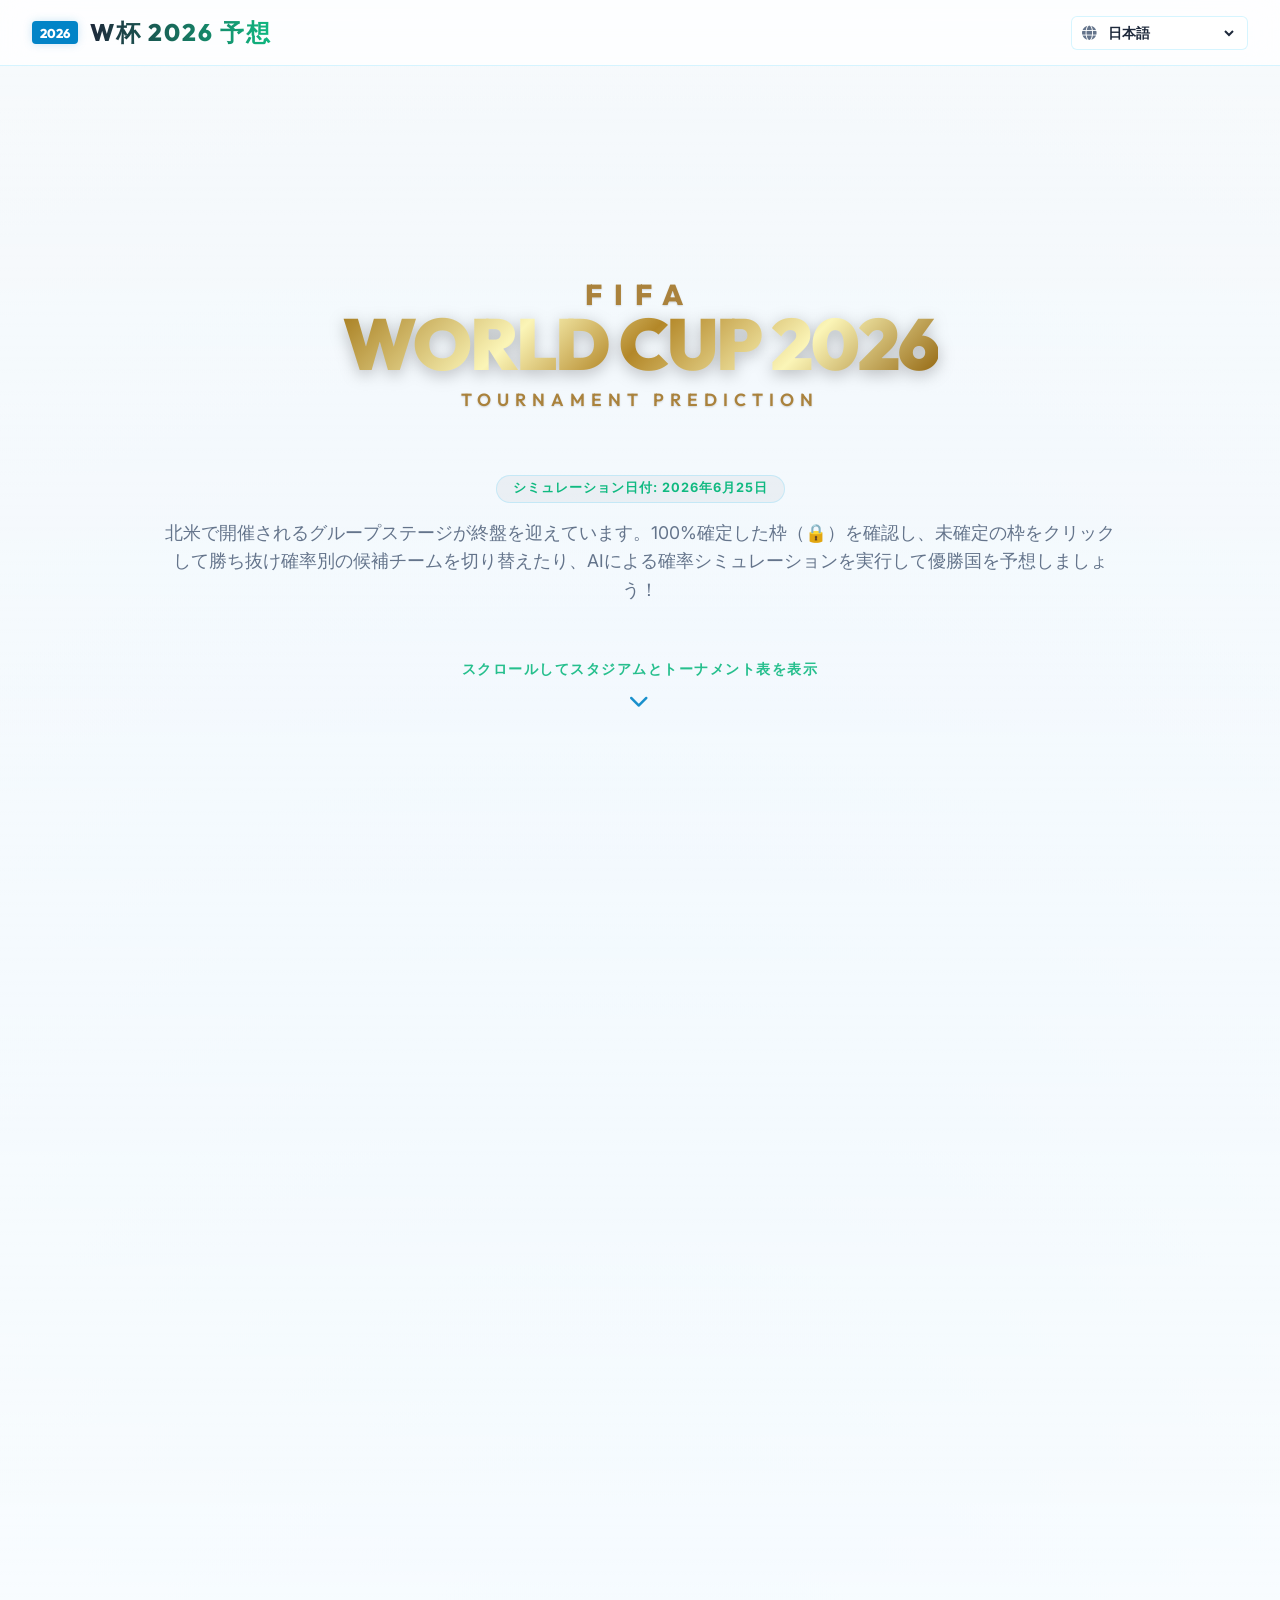
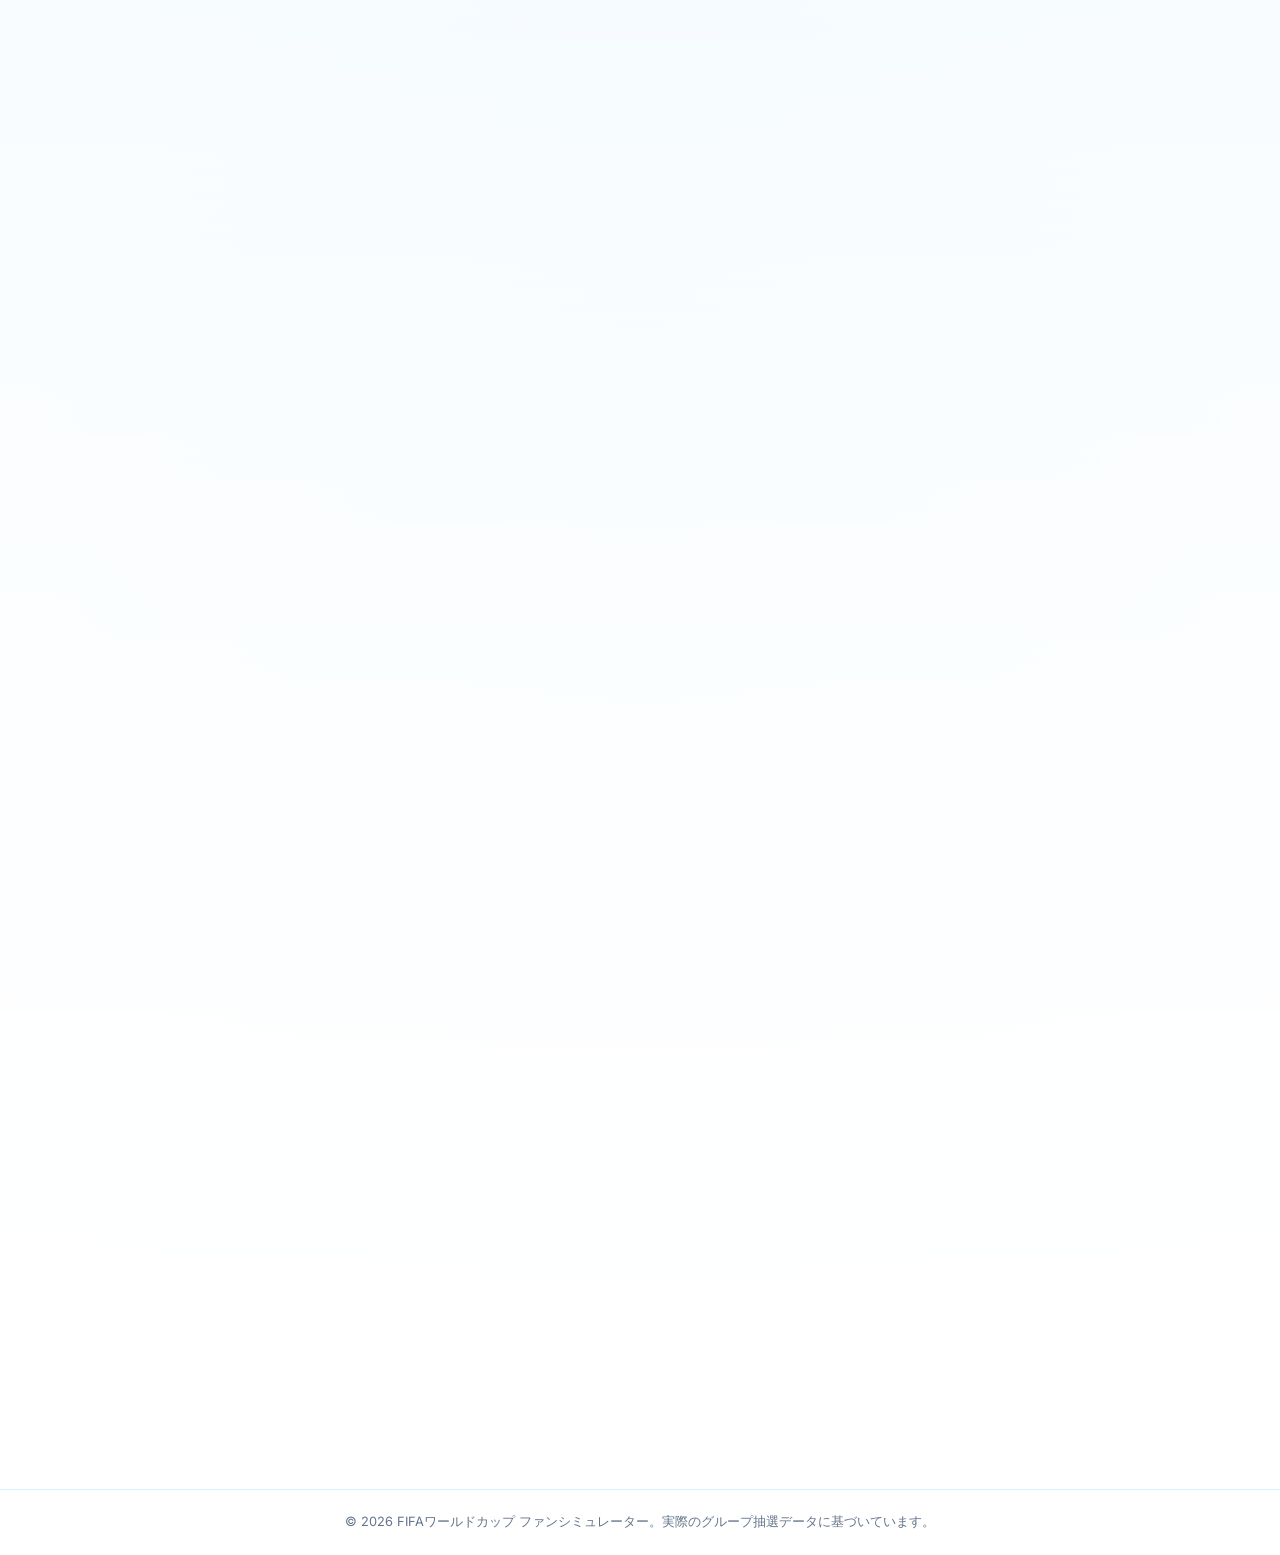
==== index.html @ 3123d60e "Add files via upload" ====
<!DOCTYPE html>
<html lang="en">
<head>
  <meta charset="UTF-8">
  <meta name="viewport" content="width=device-width, initial-scale=1.0">
  <title>FIFA World Cup 2026 Bracket Predictor</title>
  <link rel="stylesheet" href="styles.css">
  <!-- Google Fonts: Inter & Outfit -->
  <link rel="preconnect" href="https://fonts.googleapis.com">
  <link rel="preconnect" href="https://fonts.gstatic.com" crossorigin>
  <link href="https://fonts.googleapis.com/css2?family=Inter:wght@300;400;500;700&family=Outfit:wght@400;600;800&display=swap" rel="stylesheet">
  <!-- FontAwesome for icons -->
  <link rel="stylesheet" href="https://cdnjs.cloudflare.com/ajax/libs/font-awesome/6.4.0/css/all.min.css">
  <!-- Canvas Confetti for celebratory effects -->
  <script src="https://cdn.jsdelivr.net/npm/canvas-confetti@1.6.0/dist/confetti.browser.min.js"></script>
</head>
<body>

  <!-- Parallax Background Stack (3D Dive Experience) -->
  <div class="parallax-container" id="scroll-container">
    <div class="parallax-bg layer-sky"></div>
    <div class="parallax-bg layer-roof"></div>
    <div class="parallax-bg layer-stands"></div>
    <div class="parallax-bg layer-flares"></div>
    <div class="parallax-bg layer-pitch"></div>
    <div class="parallax-bg layer-overlay"></div>
    
    <div class="content-wrapper">
      <!-- Header -->
      <header>
        <div class="header-container">
          <div class="logo">
            <span class="logo-badge">2026</span>
            <h1 data-key="title">WORLD CUP PREDICTOR</h1>
          </div>
          <div class="i18n-selector">
            <i class="fa-solid fa-globe globe-icon"></i>
            <select id="lang-select" class="lang-select">
              <!-- Will be dynamically populated by app.js -->
            </select>
          </div>
        </div>
      </header>

      <!-- Welcome Hero Section -->
      <section class="hero-section">
        <div class="hero-content">
          <!-- 3D Metallic Gold Embossed Logo -->
          <div class="main-metallic-logo" id="main-gold-logo">
            <div class="logo-shine"></div>
            <div class="logo-top-text">FIFA</div>
            <div class="logo-main-title">WORLD CUP 2026</div>
            <div class="logo-sub-title">TOURNAMENT PREDICTION</div>
          </div>
          
          <p class="date-badge" data-key="heroDate">CURRENT DATE: JUNE 25, 2026</p>
          <p class="hero-desc" data-key="heroDesc">The Group Stage is concluding. Confirm probabilities, switch candidates, run AI projections, or manually guide your team to FIFA World Cup glory!</p>
          
          <!-- Scroll down indicator -->
          <div class="scroll-indicator">
            <span data-key="scrollPrompt">Scroll down to reveal stadium & bracket</span>
            <i class="fa-solid fa-chevron-down scroll-arrow"></i>
          </div>
        </div>
      </section>

      <!-- Dive Spacer for Scroll-driven 3D Animation -->
      <div class="dive-spacer"></div>

      <!-- Control Center -->
      <section class="control-center">
        <div class="control-card">
          <div class="mode-info">
            <h3 data-key="controlTitle">Simulation Panel</h3>
            <p data-key="controlDesc">Click on individual slots to adjust qualified teams based on probability, or use the controls below to run automated predictions.</p>
          </div>
          <div class="control-actions">
            <button id="ai-predict-btn" class="btn btn-primary">
              <i class="fa-solid fa-robot"></i> <span data-key="btnAiPredict">AI Auto Predict</span>
            </button>
            <button id="reset-btn" class="btn btn-secondary">
              <i class="fa-solid fa-rotate-left"></i> <span data-key="btnReset">Reset Bracket</span>
            </button>
          </div>
        </div>
      </section>

      <!-- View Selector (Mobile Optimization) -->
      <div class="view-selector">
        <button class="view-btn active" data-view="all" data-key="viewAll">Full Bracket</button>
        <button class="view-btn" data-view="left" data-key="viewLeft">Left Side (M73-M80)</button>
        <button class="view-btn" data-view="right" data-key="viewRight">Right Side (M81-M88)</button>
        <button class="view-btn" data-view="center" data-key="viewCenter">Finals</button>
      </div>

      <!-- Tournament Bracket Container -->
      <main class="bracket-container" id="bracket-view">
        
        <!-- LEFT BRACKET SIDE (Matches 73-80) -->
        <div class="bracket-column-group side-left">
          
          <!-- Round of 32 (Left) -->
          <div class="round-column r32">
            <div class="round-header" data-key="round32">ROUND OF 32</div>
            <div class="matches-list" id="r32-left-matches">
              <!-- JS will inject Matches 73 to 80 -->
            </div>
          </div>

          <!-- Round of 16 (Left) -->
          <div class="round-column r16">
            <div class="round-header" data-key="round16">ROUND OF 16</div>
            <div class="matches-list" id="r16-left-matches">
              <!-- JS will inject Matches 89, 90, 91, 92 -->
            </div>
          </div>

          <!-- Quarter-Finals (Left) -->
          <div class="round-column qf">
            <div class="round-header" data-key="quarterFinals">QUARTER-FINALS</div>
            <div class="matches-list" id="qf-left-matches">
              <!-- JS will inject Matches 97, 99 -->
            </div>
          </div>

          <!-- Semi-Finals (Left) -->
          <div class="round-column sf">
            <div class="round-header" data-key="semiFinals">SEMI-FINALS</div>
            <div class="matches-list" id="sf-left-matches">
              <!-- JS will inject Match 101 -->
            </div>
          </div>

        </div>

        <!-- CENTER FINALS AREA (Trophy, Final, 3rd Place) -->
        <div class="bracket-column-group side-center">
          <div class="finals-container">
            <div class="trophy-display">
              <div class="trophy-glow"></div>
              <img src="https://images.unsplash.com/photo-1551958219-acbc608c6377?auto=format&fit=crop&w=400&q=80" alt="Trophy Stage" class="trophy-bg-img">
              <i class="fa-solid fa-trophy trophy-icon"></i>
              <div class="champion-podium" id="champion-podium">
                <span class="podium-label" data-key="worldChampion">WORLD CHAMPION</span>
                <div class="champion-team-display" id="champion-team">
                  <span class="placeholder-text">?</span>
                </div>
                <div id="finalised-badge" class="finalised-badge" style="display: none;">
                  <i class="fa-solid fa-circle-check"></i> <span data-key="finalisedBadge">PREDICTION FINALISED</span>
                </div>
              </div>
            </div>

            <!-- Match 104: Final -->
            <div class="final-match-box">
              <div class="round-header final-header" data-key="final">WORLD CUP FINAL</div>
              <div id="final-match" class="match-box final-box">
                <!-- JS will inject Match 104 -->
              </div>
            </div>

            <!-- Match 103: Third Place Play-off -->
            <div class="third-place-box">
              <div class="round-header third-header" data-key="thirdPlace">THIRD PLACE PLAY-OFF</div>
              <div id="third-place-match" class="match-box third-box">
                <!-- JS will inject Match 103 -->
              </div>
            </div>
          </div>
        </div>

        <!-- RIGHT BRACKET SIDE (Matches 81-88) -->
        <div class="bracket-column-group side-right">
          
          <!-- Semi-Finals (Right) -->
          <div class="round-column sf">
            <div class="round-header" data-key="semiFinals">SEMI-FINALS</div>
            <div class="matches-list" id="sf-right-matches">
              <!-- JS will inject Match 102 -->
            </div>
          </div>

          <!-- Quarter-Finals (Right) -->
          <div class="round-column qf">
            <div class="round-header" data-key="quarterFinals">QUARTER-FINALS</div>
            <div class="matches-list" id="qf-right-matches">
              <!-- JS will inject Matches 98, 100 -->
            </div>
          </div>

          <!-- Round of 16 (Right) -->
          <div class="round-column r16">
            <div class="round-header" data-key="round16">ROUND OF 16</div>
            <div class="matches-list" id="r16-right-matches">
              <!-- JS will inject Matches 93, 94, 95, 96 -->
            </div>
          </div>

          <!-- Round of 32 (Right) -->
          <div class="round-column r32">
            <div class="round-header" data-key="round32">ROUND OF 32</div>
            <div class="matches-list" id="r32-right-matches">
              <!-- JS will inject Matches 81 to 88 -->
            </div>
          </div>

        </div>

      </main>

      <!-- Candidate Selection Popup Modal -->
      <div class="modal-overlay" id="candidates-modal">
        <div class="modal-card">
          <div class="modal-header">
            <h4 id="modal-title">Select Team</h4>
            <button class="modal-close" id="modal-close-btn">&times;</button>
          </div>
          <div class="candidates-list" id="modal-candidates-list">
            <!-- Dynamic selection buttons will be injected here -->
          </div>
        </div>
      </div>

      <!-- Footer -->
      <footer>
        <div class="footer-container">
          <p data-key="footerCredits">&copy; 2026 FIFA World Cup Fan Tracker. Built for international football fans.</p>
        </div>
      </footer>
    </div>
  </div>

  <script src="app.js"></script>
</body>
</html>
---- styles.css ----
/* Custom Properties & Design Tokens (Cyber Hologram White Dream Mode) */
:root {
  --color-bg-light: #f8fafc; /* Bright off-white body background */
  --color-bg-card: rgba(255, 255, 255, 0.72); /* Translucent white glass */
  --color-bg-card-hover: rgba(255, 255, 255, 0.95);
  --color-border: rgba(0, 191, 255, 0.16); /* Soft cyan border */
  --color-border-hover: rgba(0, 191, 255, 0.45);
  --color-primary: #0284c7; /* Readable Cyan / Sky Blue */
  --color-secondary: #10b981; /* Soft Emerald Green */
  --color-accent: #d97706; /* Gold / Amber lock icons */
  --color-text-main: #1e293b; /* High-contrast Slate 800 */
  --color-text-muted: #64748b; /* Slate 500 */
  --color-confirmed: rgba(16, 185, 129, 0.05); /* Green confirmed slot tint */
  --color-confirmed-border: #10b981;
  --color-losing: rgba(15, 23, 42, 0.08);
  --font-display: 'Outfit', 'Inter', sans-serif;
  --font-body: 'Inter', sans-serif;
  --transition-smooth: all 0.3s cubic-bezier(0.25, 0.8, 0.25, 1);
  --card-shadow: 0 8px 32px 0 rgba(0, 191, 255, 0.04), 0 1px 2px 0 rgba(0, 0, 0, 0.02);
  --neon-glow-primary: 0 0 10px rgba(2, 132, 199, 0.2);
  --neon-glow-secondary: 0 0 10px rgba(16, 185, 129, 0.2);
}

/* Reset & Base Styles */
* {
  box-sizing: border-box;
  margin: 0;
  padding: 0;
}

html, body {
  background-color: var(--color-bg-light);
  color: var(--color-text-main);
  font-family: var(--font-body);
  overflow-x: hidden;
  min-height: 100vh;
}

/* Scrollbar Customization */
::-webkit-scrollbar {
  width: 8px;
  height: 8px;
}
::-webkit-scrollbar-track {
  background: var(--color-bg-light);
}
::-webkit-scrollbar-thumb {
  background: rgba(15, 23, 42, 0.12);
  border-radius: 4px;
}
::-webkit-scrollbar-thumb:hover {
  background: var(--color-primary);
}

/* Parallax Scroll Container */
.parallax-container {
  position: relative;
  width: 100%;
  min-height: 100vh;
  overflow-y: auto;
  overflow-x: hidden;
  perspective: 10px;
}

/* Layer 1: Sky / Clouds (Deep background - Dreamy cloudscape) */
.layer-sky {
  position: absolute;
  top: 0;
  left: 0;
  width: 100%;
  height: 120%;
  background: radial-gradient(circle at 50% 50%, #e0f2fe 0%, #f8fafc 100%);
  z-index: -6;
  transform: translateZ(-10px) scale(2);
  opacity: 1;
  will-change: transform;
}

.layer-sky::after {
  content: '';
  position: absolute;
  top: 0;
  left: 0;
  width: 200%;
  height: 100%;
  background-image: url('https://images.unsplash.com/photo-1513002749550-c59d786b8e6c?auto=format&fit=crop&w=1950&q=80');
  background-size: cover;
  background-repeat: repeat-x;
  opacity: 0.45;
  z-index: -5;
  animation: move-clouds 80s linear infinite;
}

@keyframes move-clouds {
  0% { transform: translateX(0); }
  100% { transform: translateX(-50%); }
}

/* Layer 2: Stadium Roof (Metal structure ring - Day Light) */
.layer-roof {
  position: absolute;
  top: 0;
  left: 0;
  width: 100%;
  height: 120%;
  background-image: url('https://images.unsplash.com/photo-1508098682722-e99c43a406b2?auto=format&fit=crop&w=1950&q=80');
  background-size: cover;
  background-position: center;
  z-index: -4;
  transform: translateZ(-8px) scale(1.6);
  opacity: 0.9;
  filter: brightness(0.9) contrast(1.0) grayscale(0.2);
  will-change: transform, opacity;
}

/* Layer 3: Spectator Stands / Steel girders */
.layer-stands {
  position: absolute;
  top: 0;
  left: 0;
  width: 100%;
  height: 120%;
  background-image: url('https://images.unsplash.com/photo-1522771739844-6a9f6d5f14af?auto=format&fit=crop&w=1950&q=80');
  background-size: cover;
  background-position: center;
  z-index: -3;
  transform: translateZ(-5px) scale(1.3);
  opacity: 0;
  filter: brightness(0.95) blur(2px);
  will-change: transform, opacity, filter;
}

/* Layer 4: Light flares / Stadium spots (Soft daylight volumetric beams) */
.layer-flares {
  position: absolute;
  top: 0;
  left: 0;
  width: 100%;
  height: 120%;
  background: radial-gradient(circle at 20% 30%, rgba(0, 191, 255, 0.18) 0%, transparent 40%),
              radial-gradient(circle at 80% 30%, rgba(16, 185, 129, 0.18) 0%, transparent 40%);
  z-index: -2;
  mix-blend-mode: screen;
  transform: translateZ(-3px) scale(1.15);
  opacity: 0;
  will-change: transform, opacity;
}

/* Layer 5: Real macro-grass pitch (Macro shot of hybrid pitch - Distant clean pitch) */
.layer-pitch {
  position: absolute;
  top: 0;
  left: 0;
  width: 100%;
  height: 130%;
  background-image: url('https://images.unsplash.com/photo-1518063319789-7217e6706b04?auto=format&fit=crop&w=1950&q=80');
  background-size: cover;
  background-position: center bottom;
  z-index: -1;
  transform: translateZ(0) scale(1.0);
  opacity: 0;
  filter: brightness(0.95) contrast(1.0);
  will-change: transform, opacity, filter;
}

/* Overlay for gradient fade */
.layer-overlay {
  position: absolute;
  top: 0;
  left: 0;
  width: 100%;
  height: 100%;
  background: linear-gradient(180deg, 
    rgba(255, 255, 255, 0.15) 0%, 
    rgba(255, 255, 255, 0.75) 55%, 
    rgba(255, 255, 255, 1.0) 100%
  );
  z-index: 0;
  pointer-events: none;
  will-change: opacity;
}

/* 3D Metallic Gold Embossed Logo styling */
.main-metallic-logo {
  position: relative;
  display: flex;
  flex-direction: column;
  align-items: center;
  margin-bottom: 2.5rem;
  padding: 1.5rem;
  z-index: 10;
  perspective: 1000px;
  will-change: transform, opacity;
}

.logo-top-text {
  font-family: var(--font-display);
  font-weight: 800;
  font-size: 1.8rem;
  letter-spacing: 12px;
  color: #aa823c;
  text-shadow: 0 1px 2px rgba(0,0,0,0.15);
  margin-bottom: -0.25rem;
}

.logo-main-title {
  font-family: var(--font-display);
  font-weight: 900;
  font-size: 4.5rem;
  letter-spacing: -2px;
  line-height: 1;
  background: linear-gradient(135deg, 
    #a67c1e 0%, 
    #fbf5b7 30%, 
    #b38728 50%, 
    #fbf5b7 75%, 
    #91630c 100%
  );
  -webkit-background-clip: text;
  -webkit-text-fill-color: transparent;
  filter: drop-shadow(0 4px 8px rgba(0,0,0,0.25));
  position: relative;
}

.logo-sub-title {
  font-family: var(--font-display);
  font-weight: 600;
  font-size: 1.1rem;
  letter-spacing: 6px;
  color: #aa823c;
  text-shadow: 0 1px 2px rgba(0,0,0,0.15);
  margin-top: 0.5rem;
}

/* Shining sheen animation on gold logo */
.logo-shine {
  position: absolute;
  top: 0;
  left: -150%;
  width: 100%;
  height: 100%;
  background: linear-gradient(90deg, 
    transparent 0%, 
    rgba(255, 255, 255, 0.4) 50%, 
    transparent 100%
  );
  transform: skewX(-25deg);
  z-index: 12;
  animation: logo-shine-sheen 6s ease-in-out infinite;
  pointer-events: none;
}

@keyframes logo-shine-sheen {
  0% { left: -150%; }
  35%, 100% { left: 150%; }
}



/* Content Wrapper */
.content-wrapper {
  position: relative;
  z-index: 1;
  width: 100%;
  display: flex;
  flex-direction: column;
  min-height: 100vh;
}

/* Header & Language selector */
header {
  border-bottom: 1px solid var(--color-border);
  backdrop-filter: blur(15px);
  -webkit-backdrop-filter: blur(15px);
  background: rgba(255, 255, 255, 0.80);
  position: sticky;
  top: 0;
  z-index: 100;
}

.header-container {
  max-width: 1600px;
  margin: 0 auto;
  padding: 1rem 2rem;
  display: flex;
  justify-content: space-between;
  align-items: center;
}

.logo {
  display: flex;
  align-items: center;
  gap: 0.75rem;
}

.logo h1 {
  font-family: var(--font-display);
  font-size: 1.5rem;
  font-weight: 800;
  letter-spacing: 2px;
  background: linear-gradient(90deg, var(--color-text-main) 0%, var(--color-secondary) 100%);
  -webkit-background-clip: text;
  -webkit-text-fill-color: transparent;
}

.logo-badge {
  background: var(--color-primary);
  color: #fff;
  font-family: var(--font-display);
  font-weight: 800;
  padding: 0.2rem 0.5rem;
  border-radius: 4px;
  font-size: 0.8rem;
  box-shadow: var(--neon-glow-primary);
}

.i18n-selector {
  display: flex;
  align-items: center;
  gap: 0.5rem;
  background: var(--color-bg-card);
  border: 1px solid var(--color-border);
  border-radius: 6px;
  padding: 0.35rem 0.6rem;
  transition: var(--transition-smooth);
  backdrop-filter: blur(5px);
  -webkit-backdrop-filter: blur(5px);
}

.i18n-selector:hover {
  border-color: var(--color-secondary);
  box-shadow: var(--neon-glow-secondary);
}

.globe-icon {
  color: var(--color-text-muted);
  font-size: 0.9rem;
}

.lang-select {
  background: transparent;
  border: none;
  color: var(--color-text-main);
  font-family: var(--font-display);
  font-weight: 600;
  font-size: 0.85rem;
  cursor: pointer;
  outline: none;
  padding-right: 0.25rem;
}

.lang-select option {
  background: #fff;
  color: var(--color-text-main);
}

/* Hero Section */
.hero-section {
  max-width: 1000px;
  height: calc(100vh - 70px); /* Fill screen viewport height */
  margin: 0 auto;
  text-align: center;
  padding: 0 1.5rem;
  display: flex;
  flex-direction: column;
  justify-content: center;
  align-items: center;
}

.date-badge {
  display: inline-block;
  background: rgba(15, 23, 42, 0.04);
  border: 1px solid var(--color-border);
  padding: 0.3rem 1rem;
  border-radius: 50px;
  font-size: 0.8rem;
  font-weight: 700;
  letter-spacing: 1px;
  color: var(--color-secondary);
  margin-bottom: 1rem;
}

.hero-section h2 {
  font-family: var(--font-display);
  font-size: 3rem;
  font-weight: 800;
  margin-bottom: 0.75rem;
  letter-spacing: -1px;
  color: var(--color-text-main);
}

.hero-desc {
  font-size: 1.1rem;
  color: var(--color-text-muted);
  line-height: 1.6;
  margin-bottom: 2rem;
}

/* Scroll indicator bouncy arrow */
.scroll-indicator {
  display: flex;
  flex-direction: column;
  align-items: center;
  gap: 0.75rem;
  margin-top: 3.5rem;
  color: var(--color-secondary);
  font-family: var(--font-display);
  font-size: 0.9rem;
  font-weight: 700;
  text-transform: uppercase;
  letter-spacing: 1.5px;
  animation: bounce-scroll 2.5s infinite;
  opacity: 0.9;
}

.scroll-arrow {
  font-size: 1.25rem;
  color: var(--color-primary);
}

@keyframes bounce-scroll {
  0%, 20%, 50%, 80%, 100% {
    transform: translateY(0);
  }
  40% {
    transform: translateY(-12px);
  }
  60% {
    transform: translateY(-6px);
  }
}

/* Dive Spacer for 3D Animation Scroll absorption */
.dive-spacer {
  height: 1000px;
  pointer-events: none;
}

/* Control Panel */
.control-center {
  max-width: 800px;
  width: 90%;
  margin: 0 auto 2rem auto;
  opacity: 0;
  visibility: hidden;
  pointer-events: none;
  transform: translateY(50px);
  will-change: opacity, transform;
  transition: opacity 0.6s cubic-bezier(0.25, 0.8, 0.25, 1), transform 0.6s cubic-bezier(0.25, 0.8, 0.25, 1), visibility 0.6s;
}

.control-card {
  background: var(--color-bg-card);
  border: 1px solid var(--color-border);
  border-radius: 12px;
  padding: 1.25rem 2rem;
  display: flex;
  justify-content: space-between;
  align-items: center;
  flex-wrap: wrap;
  gap: 1.5rem;
  box-shadow: var(--card-shadow);
  backdrop-filter: blur(12px);
  -webkit-backdrop-filter: blur(12px);
}

.mode-info h3 {
  font-family: var(--font-display);
  font-size: 1.15rem;
  margin-bottom: 0.25rem;
  color: var(--color-text-main);
}

.mode-info p {
  font-size: 0.85rem;
  color: var(--color-text-muted);
}

.control-actions {
  display: flex;
  gap: 1rem;
}

.btn {
  font-family: var(--font-display);
  font-weight: 600;
  font-size: 0.9rem;
  padding: 0.6rem 1.2rem;
  border-radius: 6px;
  cursor: pointer;
  transition: var(--transition-smooth);
  display: inline-flex;
  align-items: center;
  gap: 0.5rem;
  border: none;
}

.btn-primary {
  background: var(--color-primary);
  color: #fff;
}

.btn-primary:hover {
  background: #059669;
  box-shadow: var(--neon-glow-primary);
  transform: translateY(-2px);
}

.btn-secondary {
  background: rgba(15, 23, 42, 0.04);
  color: var(--color-text-main);
  border: 1px solid var(--color-border);
}

.btn-secondary:hover {
  background: rgba(15, 23, 42, 0.08);
  transform: translateY(-2px);
}

/* View Selector (Tabs for Mobile Viewporting) */
.view-selector {
  display: none; /* Hidden on Desktop */
  justify-content: center;
  gap: 0.5rem;
  margin-bottom: 1.5rem;
  padding: 0 1rem;
}

.view-btn {
  background: rgba(15, 23, 42, 0.04);
  border: 1px solid var(--color-border);
  color: var(--color-text-muted);
  padding: 0.5rem 1rem;
  border-radius: 4px;
  font-family: var(--font-display);
  font-weight: 600;
  font-size: 0.85rem;
  cursor: pointer;
}

.view-btn.active {
  background: var(--color-secondary);
  color: #fff;
  border-color: var(--color-secondary);
}

/* Main Bracket View */
.bracket-container {
  display: flex;
  justify-content: space-between;
  width: 100%;
  max-width: 1750px;
  margin: 0 auto;
  padding: 0 1.5rem 4rem 1.5rem;
  gap: 1rem;
  overflow-x: auto;
  scrollbar-width: thin;
  opacity: 0;
  visibility: hidden;
  pointer-events: none;
  transform: translateY(50px);
  will-change: opacity, transform;
  position: relative;
  transition: opacity 0.6s cubic-bezier(0.25, 0.8, 0.25, 1), transform 0.6s cubic-bezier(0.25, 0.8, 0.25, 1), visibility 0.6s;
}

/* Scanning laser bar on the bracket container */
.bracket-container::after {
  content: '';
  position: absolute;
  top: 0;
  left: 0;
  width: 100%;
  height: 4px;
  background: linear-gradient(90deg, transparent 15%, var(--color-primary) 50%, transparent 85%);
  box-shadow: 0 0 15px var(--color-primary), 0 0 6px var(--color-primary);
  opacity: 0;
  pointer-events: none;
  z-index: 99;
}

.bracket-container.laser-scanning::after {
  animation: laser-scan-anim 2.5s cubic-bezier(0.4, 0, 0.2, 1) infinite;
  opacity: 0.9;
}

@keyframes laser-scan-anim {
  0% { top: 0%; opacity: 0; }
  10% { opacity: 1; }
  90% { opacity: 1; }
  100% { top: 100%; opacity: 0; }
}

.bracket-column-group {
  display: flex;
  gap: 1.5rem;
  flex: 1;
}

.side-left {
  justify-content: flex-start;
}

.side-right {
  justify-content: flex-end;
}

.side-center {
  flex: 0 0 240px;
  display: flex;
  flex-direction: column;
  align-items: center;
  justify-content: center;
}

/* Columns for each Round */
.round-column {
  display: flex;
  flex-direction: column;
  width: 125px;
  min-width: 120px;
}

.round-header {
  text-align: center;
  font-family: var(--font-display);
  font-size: 0.75rem;
  font-weight: 700;
  letter-spacing: 1.5px;
  color: var(--color-secondary);
  padding: 0.5rem;
  background: rgba(255, 255, 255, 0.03);
  border: 1px solid var(--color-border);
  border-radius: 4px;
  margin-bottom: 1.5rem;
}

.matches-list {
  display: flex;
  flex-direction: column;
  justify-content: space-around;
  flex-grow: 1;
  gap: 1.5rem; /* Base vertical spacing */
}

/* Match Box Structure (Hologram Glass) */
.match-box {
  background: var(--color-bg-card);
  border: 1px solid var(--color-border);
  border-radius: 8px;
  padding: 0.25rem;
  box-shadow: var(--card-shadow);
  display: flex;
  flex-direction: column;
  gap: 2px;
  position: relative;
  transition: var(--transition-smooth);
  backdrop-filter: blur(8px);
  -webkit-backdrop-filter: blur(8px);
}

.match-box:hover {
  background: var(--color-bg-card-hover);
  border-color: var(--color-border-hover);
  box-shadow: 0 0 20px rgba(0, 242, 254, 0.25);
  transform: translateY(-2px);
}

.match-id {
  position: absolute;
  top: -8px;
  left: 8px;
  font-size: 0.65rem;
  font-weight: 700;
  background: rgba(255, 255, 255, 0.95);
  padding: 1px 6px;
  border-radius: 30px;
  border: 1px solid var(--color-primary);
  color: var(--color-primary);
  box-shadow: 0 2px 6px rgba(2, 132, 199, 0.1);
}

.match-info-meta {
  font-size: 0.65rem;
  color: var(--color-text-muted);
  text-align: right;
  padding: 2px 4px;
}

/* Team Slot in Match Box */
.team-slot {
  display: flex;
  align-items: center;
  justify-content: space-between;
  padding: 0.35rem 0.45rem;
  border-radius: 4px;
  cursor: pointer;
  transition: var(--transition-smooth);
  user-select: none;
  border: 1.5px solid transparent;
}

/* Clickable hover states for predictive slots */
.team-slot:hover {
  background: rgba(0, 242, 254, 0.08);
}

/* Active Highlight when selected for manual prediction */
.team-slot.winner-selected {
  border-color: var(--color-secondary);
  background: rgba(0, 255, 135, 0.08);
  box-shadow: 0 0 10px rgba(0, 255, 135, 0.2);
}

.team-slot.loser-deselected {
  opacity: 0.3;
  filter: grayscale(0.8);
}

/* Confirmed (100% fixed) slot styling */
.team-slot.slot-confirmed {
  background: var(--color-confirmed);
  border-color: var(--color-confirmed-border);
  cursor: default; /* Not clickable for change */
  box-shadow: 0 0 8px rgba(0, 255, 135, 0.15);
}

.team-slot.slot-confirmed:hover {
  background: rgba(0, 255, 135, 0.12);
}

.team-slot-left {
  display: flex;
  align-items: center;
  gap: 0.5rem;
  max-width: 75%;
}

.flag-placeholder {
  width: 20px;
  height: 14px;
  background: #334155;
  border-radius: 2px;
  display: inline-block;
  font-size: 0.55rem;
  font-weight: 700;
  text-align: center;
  line-height: 14px;
  color: #94a3b8;
}

.team-name {
  font-family: var(--font-display);
  font-weight: 600;
  font-size: 0.72rem;
  white-space: nowrap;
  overflow: hidden;
  text-overflow: ellipsis;
}

.team-slot-right {
  display: flex;
  align-items: center;
  gap: 0.4rem;
}

.team-probability {
  font-size: 0.62rem;
  font-weight: 700;
  color: var(--color-primary);
  background: rgba(0, 242, 254, 0.12);
  padding: 1px 4px;
  border-radius: 3px;
  box-shadow: 0 0 5px rgba(0, 242, 254, 0.1);
}

.team-lock-icon {
  font-size: 0.7rem;
  color: var(--color-accent);
}

/* Flag Image Style */
.team-flag-img {
  width: 18px;
  height: 12px;
  object-fit: cover;
  border-radius: 2px;
  border: 1px solid rgba(15, 23, 42, 0.15);
  display: inline-block;
}

/* Mirror adjustments for right-side bracket components */
.side-right .team-slot {
  flex-direction: row-reverse;
}

.side-right .team-slot-left {
  flex-direction: row-reverse;
  gap: 0.5rem;
}

.side-right .team-slot-right {
  flex-direction: row-reverse;
  gap: 0.4rem;
}

.side-right .match-info-meta {
  text-align: left;
}

.side-right .match-id {
  left: auto;
  right: 8px;
}

/* Connector Lines - Using clean visual columns or grid layouts. 
   To keep CSS cross-browser compatible and responsive, we structure spacing 
   using flex columns and use vertical connecting alignments. */

/* Finals Central Display */
.finals-container {
  display: flex;
  flex-direction: column;
  gap: 2rem;
  width: 100%;
}

.trophy-display {
  position: relative;
  width: 100%;
  height: 200px;
  border: 1px solid var(--color-border);
  background: radial-gradient(circle, rgba(255, 255, 255, 0.9) 0%, rgba(240, 249, 255, 0.8) 100%);
  border-radius: 12px;
  overflow: hidden;
  display: flex;
  flex-direction: column;
  align-items: center;
  justify-content: center;
  box-shadow: var(--card-shadow);
  backdrop-filter: blur(10px);
  -webkit-backdrop-filter: blur(10px);
}

.trophy-bg-img {
  position: absolute;
  top: 0;
  left: 0;
  width: 100%;
  height: 100%;
  object-fit: cover;
  opacity: 0.35;
  z-index: 1;
}

.trophy-icon {
  font-size: 3.5rem;
  color: var(--color-accent);
  z-index: 2;
  filter: drop-shadow(0 0 10px rgba(217, 119, 6, 0.3));
  margin-bottom: 0.5rem;
  animation: float-trophy 3s ease-in-out infinite;
}

@keyframes float-trophy {
  0%, 100% { transform: translateY(0); }
  50% { transform: translateY(-8px); }
}

.trophy-glow {
  position: absolute;
  width: 120px;
  height: 120px;
  background: radial-gradient(circle, rgba(217, 119, 6, 0.15) 0%, rgba(255,255,255,0) 70%);
  z-index: 1;
}

.champion-podium {
  z-index: 2;
  text-align: center;
  width: 90%;
}

.podium-label {
  font-family: var(--font-display);
  font-size: 0.65rem;
  font-weight: 800;
  letter-spacing: 2px;
  color: var(--color-accent);
}

.champion-team-display {
  margin-top: 0.25rem;
  background: rgba(16, 185, 129, 0.08);
  border: 1px solid var(--color-primary);
  border-radius: 6px;
  padding: 0.5rem 1rem;
  font-family: var(--font-display);
  font-size: 1.15rem;
  font-weight: 800;
  letter-spacing: 1px;
  box-shadow: var(--neon-glow-primary);
  transition: var(--transition-smooth);
}

.champion-team-display.winning-animation {
  animation: champion-pulse 1s ease-in-out infinite alternate;
}

@keyframes champion-pulse {
  0% { transform: scale(1); box-shadow: var(--neon-glow-primary); }
  100% { transform: scale(1.05); box-shadow: 0 0 25px rgba(16, 185, 129, 0.4); }
}

.placeholder-text {
  color: var(--color-text-muted);
  font-weight: 400;
}

.final-match-box, .third-place-box {
  width: 100%;
}

.final-header {
  color: var(--color-accent);
  border-color: rgba(217, 119, 6, 0.2);
  background: rgba(217, 119, 6, 0.03);
}

.final-box {
  border-color: rgba(217, 119, 6, 0.4);
  background: var(--color-bg-card);
}

.modal-overlay {
  position: fixed;
  top: 0;
  left: 0;
  width: 100%;
  height: 100%;
  background: rgba(255, 255, 255, 0.4);
  backdrop-filter: blur(8px);
  z-index: 1000;
  display: flex;
  align-items: center;
  justify-content: center;
  opacity: 0;
  pointer-events: none;
  transition: opacity 0.3s ease;
}

.modal-overlay.active {
  opacity: 1;
  pointer-events: auto;
}

.modal-card {
  background: rgba(255, 255, 255, 0.9);
  border: 1px solid var(--color-primary);
  border-radius: 12px;
  width: 90%;
  max-width: 400px;
  box-shadow: 0 8px 32px rgba(2, 132, 199, 0.15);
  transform: translateY(20px);
  transition: transform 0.3s ease;
  backdrop-filter: blur(20px);
  -webkit-backdrop-filter: blur(20px);
}

.modal-overlay.active .modal-card {
  transform: translateY(0);
}

.modal-header {
  padding: 1rem 1.5rem;
  border-bottom: 1px solid var(--color-border);
  display: flex;
  justify-content: space-between;
  align-items: center;
}

.modal-header h4 {
  font-family: var(--font-display);
  font-size: 1.1rem;
  font-weight: 700;
  color: var(--color-text-main);
}

.modal-close {
  background: transparent;
  border: none;
  color: var(--color-text-muted);
  font-size: 1.5rem;
  cursor: pointer;
  transition: var(--transition-smooth);
}

.modal-close:hover {
  color: var(--color-text-main);
}

.candidates-list {
  padding: 1rem;
  display: flex;
  flex-direction: column;
  gap: 0.50rem;
}

.candidate-item {
  display: flex;
  align-items: center;
  justify-content: space-between;
  padding: 0.75rem 1rem;
  border-radius: 6px;
  background: rgba(15, 23, 42, 0.03);
  border: 1px solid var(--color-border);
  cursor: pointer;
  transition: var(--transition-smooth);
}

.candidate-item:hover {
  background: rgba(0, 242, 254, 0.12);
  border-color: var(--color-secondary);
  box-shadow: 0 0 10px rgba(0, 242, 254, 0.20);
}

.candidate-name-group {
  display: flex;
  align-items: center;
  gap: 0.75rem;
}

.candidate-name {
  font-family: var(--font-display);
  font-weight: 600;
  font-size: 0.95rem;
  color: var(--color-text-main);
}

.candidate-prob {
  font-family: var(--font-display);
  font-weight: 700;
  font-size: 0.85rem;
  color: var(--color-secondary);
  background: rgba(37, 99, 235, 0.1);
  padding: 2px 6px;
  border-radius: 4px;
}

/* Footer styling */
footer {
  margin-top: auto;
  border-top: 1px solid var(--color-border);
  padding: 1.5rem;
  text-align: center;
}

.footer-container p {
  font-size: 0.8rem;
  color: var(--color-text-muted);
}

/* Responsive Breakpoints & View Switching (Premium layout adjustment) */
@media (max-width: 1400px) {
  /* Shrink central column and sides slightly */
  .side-center {
    flex: 0 0 280px;
  }
  .bracket-container {
    padding: 0 1rem 3rem 1rem;
  }
}

@media (max-width: 1200px) {
  /* On medium screen sizes, enable column views or basic horizontal scroll */
  .bracket-container {
    overflow-x: auto;
    justify-content: flex-start;
  }
  .side-center {
    flex: 0 0 240px;
  }
}

/* Small devices (Mobile Viewport configuration) */
@media (max-width: 900px) {
  .hero-section h2 {
    font-size: 1.8rem;
  }
  .hero-desc {
    font-size: 0.9rem;
  }
  .control-card {
    flex-direction: column;
    align-items: stretch;
    padding: 1rem 1.25rem;
  }
  .control-actions {
    justify-content: space-between;
  }
  .btn {
    flex: 1;
    justify-content: center;
  }

  /* Show view selector tabs */
  .view-selector {
    display: flex;
  }

  /* View Switching Mechanics */
  .bracket-container.view-left .side-right,
  .bracket-container.view-left .side-center {
    display: none;
  }
  .bracket-container.view-left .side-left {
    flex: 1;
    justify-content: center;
  }

  .bracket-container.view-right .side-left,
  .bracket-container.view-right .side-center {
    display: none;
  }
  .bracket-container.view-right .side-right {
    flex: 1;
    justify-content: center;
  }

  .bracket-container.view-center .side-left,
  .bracket-container.view-center .side-right {
    display: none;
  }
  .bracket-container.view-center .side-center {
    flex: 1;
  }
}

/* Finalised Badge Style */
.finalised-badge {
  margin-top: 0.75rem;
  background: var(--color-accent);
  color: #fff;
  font-family: var(--font-display);
  font-size: 0.7rem;
  font-weight: 800;
  padding: 0.3rem 0.8rem;
  border-radius: 50px;
  display: inline-flex;
  align-items: center;
  gap: 0.35rem;
  box-shadow: 0 4px 10px rgba(217, 119, 6, 0.3);
  animation: pulse-gold 2s infinite;
  letter-spacing: 1px;
}

@keyframes pulse-gold {
  0% { transform: scale(1); box-shadow: 0 4px 10px rgba(217, 119, 6, 0.3); }
  50% { transform: scale(1.05); box-shadow: 0 4px 18px rgba(217, 119, 6, 0.6); }
  100% { transform: scale(1); box-shadow: 0 4px 10px rgba(217, 119, 6, 0.3); }
}

/* Bracket Locked Visual Overlay */
.bracket-container.bracket-locked {
  position: relative;
}

.bracket-container.bracket-locked::before {
  content: "";
  position: absolute;
  top: 0;
  left: 0;
  width: 100%;
  height: 100%;
  background: rgba(248, 250, 252, 0.03); /* Soft frosted overlay */
  backdrop-filter: saturate(0.8) contrast(0.98); /* Mutes colors to indicate locked state */
  z-index: 10;
  pointer-events: none; /* Pointer events still handled by JS */
  border-radius: 12px;
  border: 2px solid var(--color-accent);
  animation: lock-glow 3s infinite alternate;
}

@keyframes lock-glow {
  0% { box-shadow: inset 0 0 20px rgba(217, 119, 6, 0.05); }
  100% { box-shadow: inset 0 0 40px rgba(217, 119, 6, 0.15); }
}

.bracket-container.bracket-locked .team-slot {
  cursor: default;
}
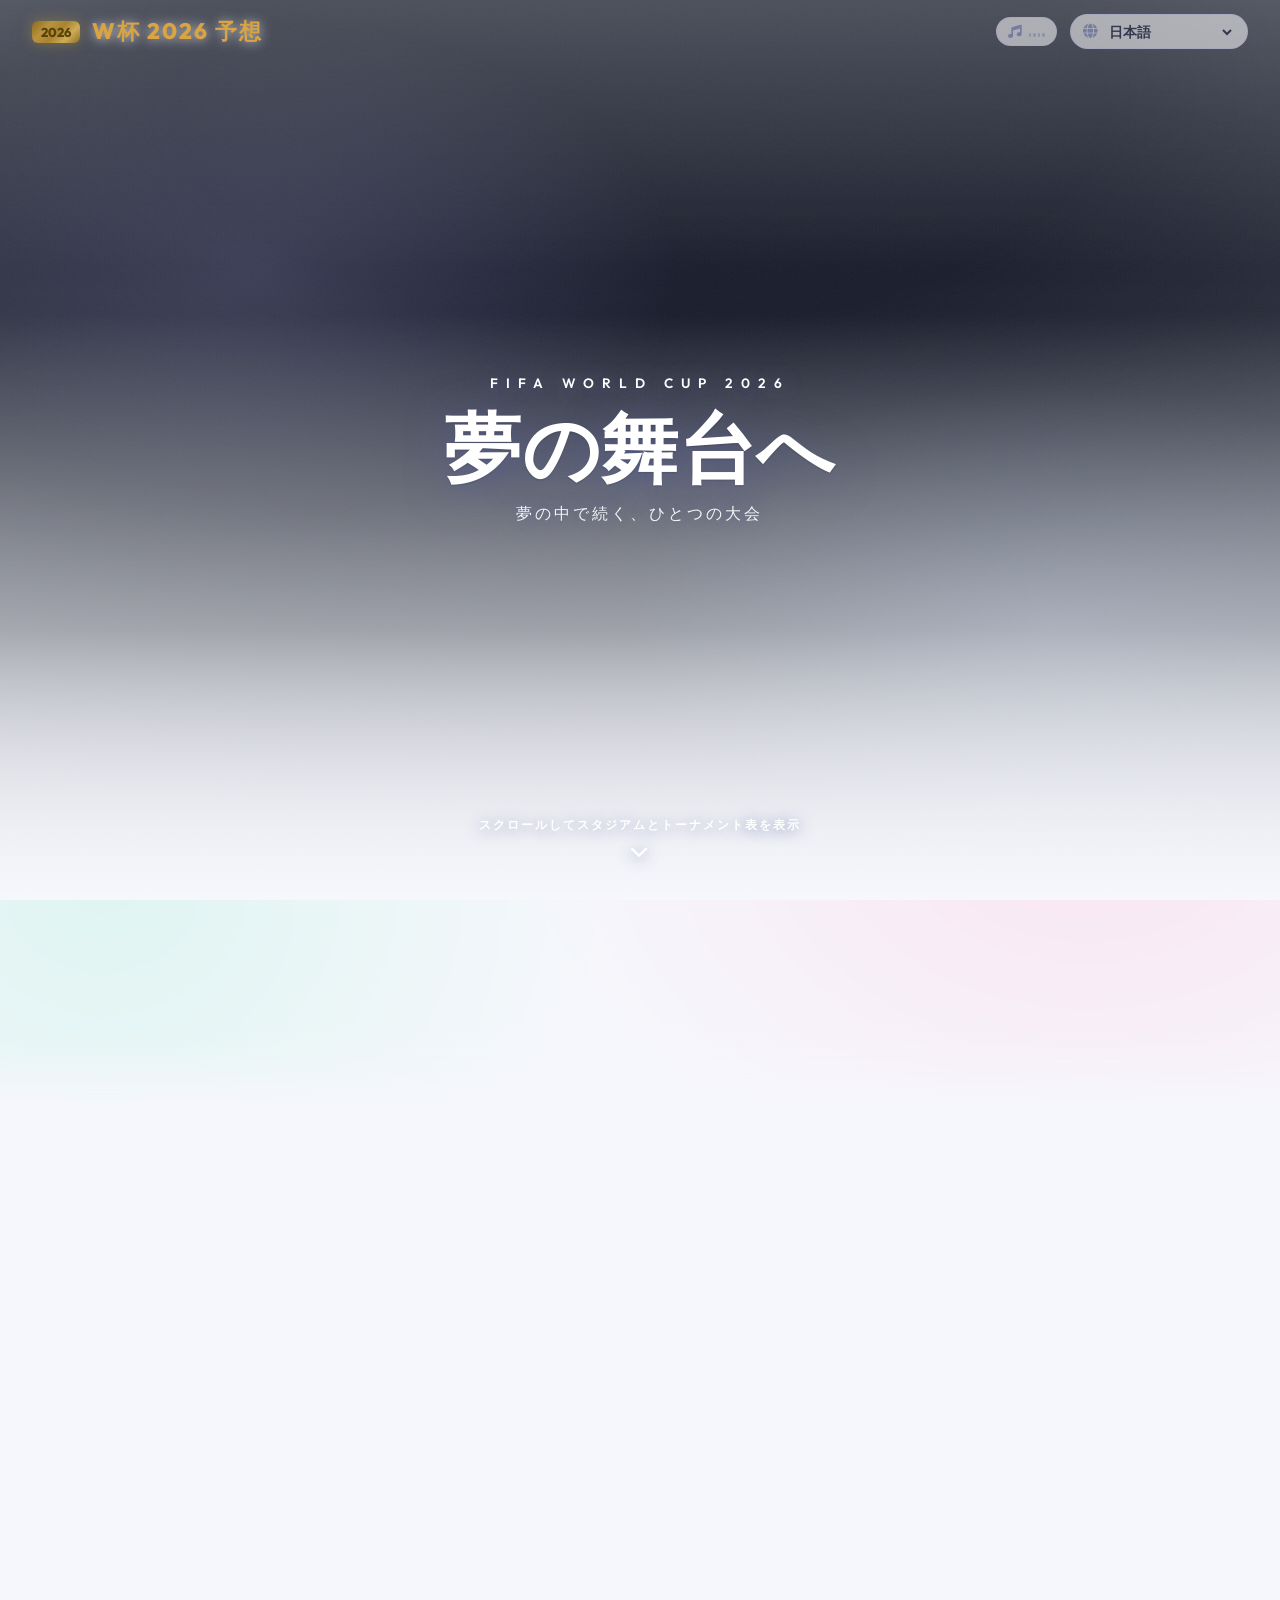
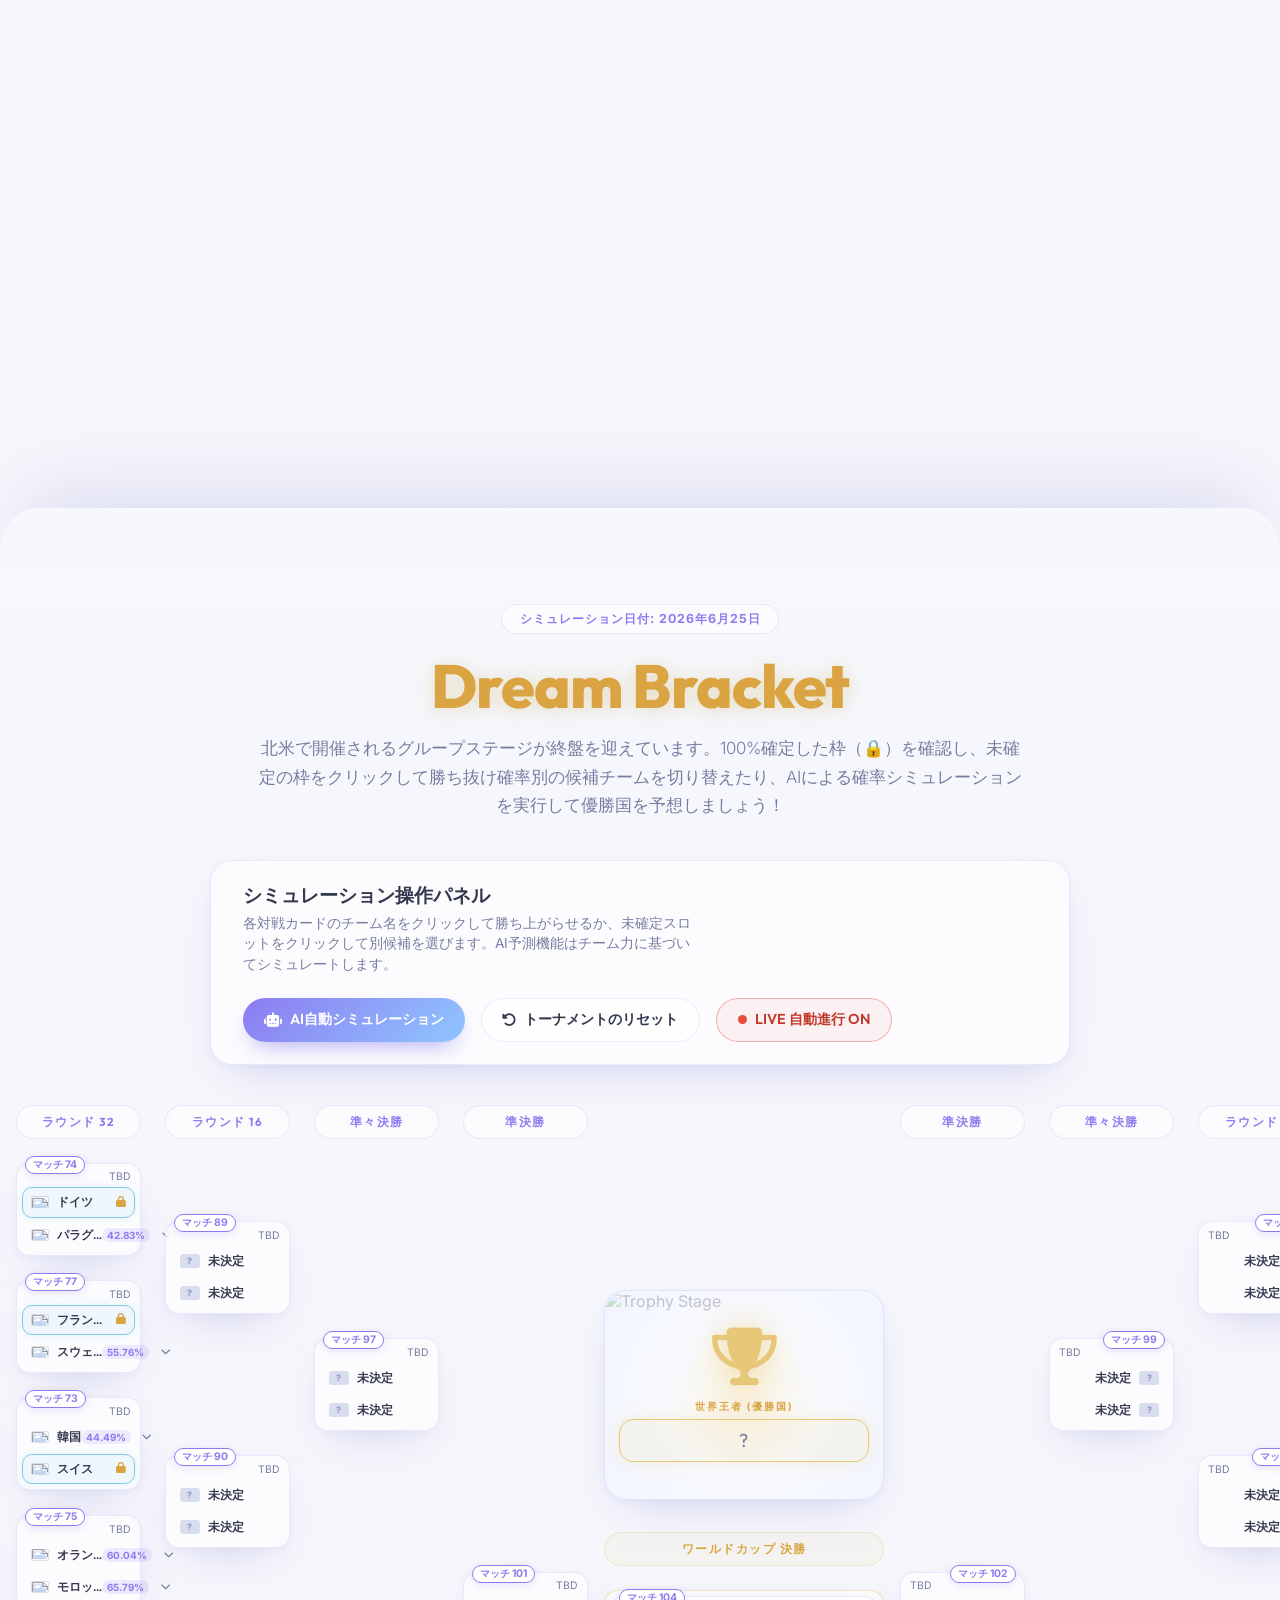
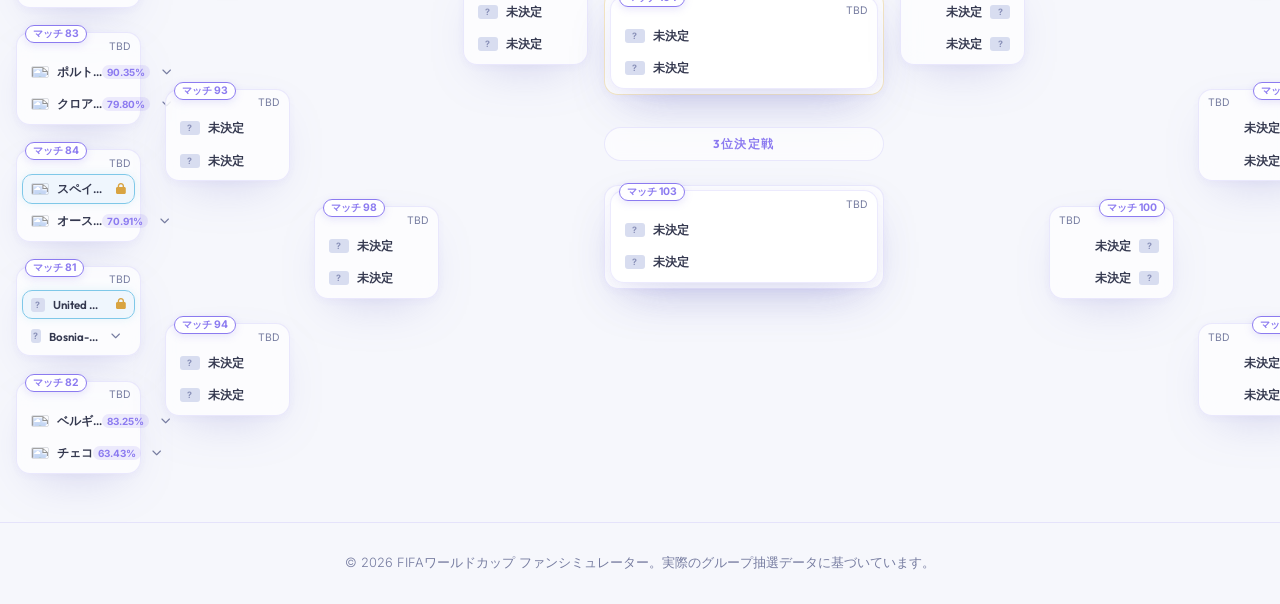
==== commit 4a87179b: "Add files via upload" ====
--- a/index.html
+++ b/index.html
@@ -1,14 +1,14 @@
 <!DOCTYPE html>
-<html lang="en">
+<html lang="ja">
 <head>
   <meta charset="UTF-8">
   <meta name="viewport" content="width=device-width, initial-scale=1.0">
-  <title>FIFA World Cup 2026 Bracket Predictor</title>
+  <title>FIFA World Cup 2026 — Dream Bracket</title>
   <link rel="stylesheet" href="styles.css">
   <!-- Google Fonts: Inter & Outfit -->
   <link rel="preconnect" href="https://fonts.googleapis.com">
   <link rel="preconnect" href="https://fonts.gstatic.com" crossorigin>
-  <link href="https://fonts.googleapis.com/css2?family=Inter:wght@300;400;500;700&family=Outfit:wght@400;600;800&display=swap" rel="stylesheet">
+  <link href="https://fonts.googleapis.com/css2?family=Inter:wght@300;400;500;700&family=Outfit:wght@300;400;600;800&display=swap" rel="stylesheet">
   <!-- FontAwesome for icons -->
   <link rel="stylesheet" href="https://cdnjs.cloudflare.com/ajax/libs/font-awesome/6.4.0/css/all.min.css">
   <!-- Canvas Confetti for celebratory effects -->
@@ -16,220 +16,217 @@
 </head>
 <body>
 
-  <!-- Parallax Background Stack (3D Dive Experience) -->
-  <div class="parallax-container" id="scroll-container">
-    <div class="parallax-bg layer-sky"></div>
-    <div class="parallax-bg layer-roof"></div>
-    <div class="parallax-bg layer-stands"></div>
-    <div class="parallax-bg layer-flares"></div>
-    <div class="parallax-bg layer-pitch"></div>
-    <div class="parallax-bg layer-overlay"></div>
-    
-    <div class="content-wrapper">
-      <!-- Header -->
-      <header>
-        <div class="header-container">
-          <div class="logo">
-            <span class="logo-badge">2026</span>
-            <h1 data-key="title">WORLD CUP PREDICTOR</h1>
-          </div>
-          <div class="i18n-selector">
-            <i class="fa-solid fa-globe globe-icon"></i>
-            <select id="lang-select" class="lang-select">
-              <!-- Will be dynamically populated by app.js -->
-            </select>
-          </div>
-        </div>
-      </header>
-
-      <!-- Welcome Hero Section -->
-      <section class="hero-section">
-        <div class="hero-content">
-          <!-- 3D Metallic Gold Embossed Logo -->
-          <div class="main-metallic-logo" id="main-gold-logo">
-            <div class="logo-shine"></div>
-            <div class="logo-top-text">FIFA</div>
-            <div class="logo-main-title">WORLD CUP 2026</div>
-            <div class="logo-sub-title">TOURNAMENT PREDICTION</div>
-          </div>
-          
-          <p class="date-badge" data-key="heroDate">CURRENT DATE: JUNE 25, 2026</p>
-          <p class="hero-desc" data-key="heroDesc">The Group Stage is concluding. Confirm probabilities, switch candidates, run AI projections, or manually guide your team to FIFA World Cup glory!</p>
-          
-          <!-- Scroll down indicator -->
-          <div class="scroll-indicator">
-            <span data-key="scrollPrompt">Scroll down to reveal stadium & bracket</span>
-            <i class="fa-solid fa-chevron-down scroll-arrow"></i>
-          </div>
-        </div>
-      </section>
-
-      <!-- Dive Spacer for Scroll-driven 3D Animation -->
-      <div class="dive-spacer"></div>
-
-      <!-- Control Center -->
-      <section class="control-center">
-        <div class="control-card">
-          <div class="mode-info">
-            <h3 data-key="controlTitle">Simulation Panel</h3>
-            <p data-key="controlDesc">Click on individual slots to adjust qualified teams based on probability, or use the controls below to run automated predictions.</p>
-          </div>
-          <div class="control-actions">
-            <button id="ai-predict-btn" class="btn btn-primary">
-              <i class="fa-solid fa-robot"></i> <span data-key="btnAiPredict">AI Auto Predict</span>
-            </button>
-            <button id="reset-btn" class="btn btn-secondary">
-              <i class="fa-solid fa-rotate-left"></i> <span data-key="btnReset">Reset Bracket</span>
-            </button>
-          </div>
-        </div>
-      </section>
-
-      <!-- View Selector (Mobile Optimization) -->
-      <div class="view-selector">
-        <button class="view-btn active" data-view="all" data-key="viewAll">Full Bracket</button>
-        <button class="view-btn" data-view="left" data-key="viewLeft">Left Side (M73-M80)</button>
-        <button class="view-btn" data-view="right" data-key="viewRight">Right Side (M81-M88)</button>
-        <button class="view-btn" data-view="center" data-key="viewCenter">Finals</button>
-      </div>
-
-      <!-- Tournament Bracket Container -->
-      <main class="bracket-container" id="bracket-view">
-        
-        <!-- LEFT BRACKET SIDE (Matches 73-80) -->
-        <div class="bracket-column-group side-left">
-          
-          <!-- Round of 32 (Left) -->
-          <div class="round-column r32">
-            <div class="round-header" data-key="round32">ROUND OF 32</div>
-            <div class="matches-list" id="r32-left-matches">
-              <!-- JS will inject Matches 73 to 80 -->
-            </div>
-          </div>
-
-          <!-- Round of 16 (Left) -->
-          <div class="round-column r16">
-            <div class="round-header" data-key="round16">ROUND OF 16</div>
-            <div class="matches-list" id="r16-left-matches">
-              <!-- JS will inject Matches 89, 90, 91, 92 -->
-            </div>
-          </div>
-
-          <!-- Quarter-Finals (Left) -->
-          <div class="round-column qf">
-            <div class="round-header" data-key="quarterFinals">QUARTER-FINALS</div>
-            <div class="matches-list" id="qf-left-matches">
-              <!-- JS will inject Matches 97, 99 -->
-            </div>
-          </div>
-
-          <!-- Semi-Finals (Left) -->
-          <div class="round-column sf">
-            <div class="round-header" data-key="semiFinals">SEMI-FINALS</div>
-            <div class="matches-list" id="sf-left-matches">
-              <!-- JS will inject Match 101 -->
-            </div>
-          </div>
-
-        </div>
-
-        <!-- CENTER FINALS AREA (Trophy, Final, 3rd Place) -->
-        <div class="bracket-column-group side-center">
-          <div class="finals-container">
-            <div class="trophy-display">
-              <div class="trophy-glow"></div>
-              <img src="https://images.unsplash.com/photo-1551958219-acbc608c6377?auto=format&fit=crop&w=400&q=80" alt="Trophy Stage" class="trophy-bg-img">
-              <i class="fa-solid fa-trophy trophy-icon"></i>
-              <div class="champion-podium" id="champion-podium">
-                <span class="podium-label" data-key="worldChampion">WORLD CHAMPION</span>
-                <div class="champion-team-display" id="champion-team">
-                  <span class="placeholder-text">?</span>
-                </div>
-                <div id="finalised-badge" class="finalised-badge" style="display: none;">
-                  <i class="fa-solid fa-circle-check"></i> <span data-key="finalisedBadge">PREDICTION FINALISED</span>
-                </div>
+  <!-- ===== Dream Loading Veil ===== -->
+  <div class="dream-veil" id="dream-veil">
+    <div class="veil-orb"></div>
+    <div class="veil-text">Entering the dream<span class="veil-dots"></span></div>
+  </div>
+
+  <!-- ===== Floating Dream Particles ===== -->
+  <div class="dream-particles" id="dream-particles" aria-hidden="true"></div>
+
+  <!-- ===== Soft iridescent aura that follows the cursor ===== -->
+  <div class="cursor-aura" id="cursor-aura" aria-hidden="true"></div>
+
+  <!-- ===== Live finalisation toasts ===== -->
+  <div class="live-toasts" id="live-toasts" aria-live="polite"></div>
+
+  <!-- ===== Header ===== -->
+  <header id="site-header">
+    <div class="header-container">
+      <div class="logo">
+        <span class="logo-badge">2026</span>
+        <h1 data-key="title">WORLD CUP PREDICTOR</h1>
+      </div>
+      <div class="header-tools">
+        <button id="audio-toggle" class="audio-toggle" aria-pressed="false" title="Dream music">
+          <i class="fa-solid fa-music"></i>
+          <span class="audio-wave"><i></i><i></i><i></i><i></i></span>
+        </button>
+        <div class="i18n-selector">
+          <i class="fa-solid fa-globe globe-icon"></i>
+          <select id="lang-select" class="lang-select">
+            <!-- Will be dynamically populated by app.js -->
+          </select>
+        </div>
+      </div>
+    </div>
+  </header>
+
+  <!-- ===== Scroll-driven Cinematic Video Hero ===== -->
+  <section class="cinema-section" id="cinema-section">
+    <div class="cinema-stage">
+      <video id="cinema-video" class="cinema-video" muted playsinline preload="auto" disablepictureinpicture>
+        <source src="assets/tournament.mp4" type="video/mp4">
+      </video>
+
+      <!-- Dreamy white wash + vignette over the real footage -->
+      <div class="cinema-wash"></div>
+      <div class="cinema-grain"></div>
+
+      <!-- Scroll-synced narrative captions -->
+      <div class="cinema-copy">
+        <div class="cine-cap" data-from="0" data-to="0.22">
+          <div class="cine-eyebrow">FIFA WORLD CUP 2026</div>
+          <h2 class="cine-title" data-key="cineTitle1">夢の舞台へ</h2>
+          <p class="cine-sub" data-key="cineSub1">A tournament that lives in a dream</p>
+        </div>
+        <div class="cine-cap" data-from="0.26" data-to="0.52">
+          <h2 class="cine-title" data-key="cineTitle2">48カ国、ひとつの頂点</h2>
+          <p class="cine-sub" data-key="cineSub2">48 nations · one summit</p>
+        </div>
+        <div class="cine-cap" data-from="0.56" data-to="0.82">
+          <h2 class="cine-title" data-key="cineTitle3">あなたの予想で、優勝を描く</h2>
+          <p class="cine-sub" data-key="cineSub3">Predict your champion</p>
+        </div>
+      </div>
+
+      <!-- Cinematic progress bar -->
+      <div class="cinema-progress"><span id="cinema-progress-fill"></span></div>
+
+      <!-- Scroll hint -->
+      <div class="scroll-indicator" id="scroll-hint">
+        <span data-key="scrollPrompt">スクロールして物語を進める</span>
+        <i class="fa-solid fa-chevron-down scroll-arrow"></i>
+      </div>
+    </div>
+  </section>
+
+  <!-- ===== Main content (rises out of the dream) ===== -->
+  <div class="content-wrapper">
+
+    <!-- Bridge title between cinema and bracket -->
+    <section class="bridge-hero reveal">
+      <p class="date-badge" data-key="heroDate">CURRENT DATE: JUNE 25, 2026</p>
+      <h2 class="bridge-title">Dream Bracket</h2>
+      <p class="hero-desc" data-key="heroDesc">The Group Stage is concluding. Confirm probabilities, switch candidates, run AI projections, or manually guide your team to FIFA World Cup glory!</p>
+    </section>
+
+    <!-- Control Center -->
+    <section class="control-center reveal">
+      <div class="control-card">
+        <div class="mode-info">
+          <h3 data-key="controlTitle">Simulation Panel</h3>
+          <p data-key="controlDesc">Click on individual slots to adjust qualified teams based on probability, or use the controls below to run automated predictions.</p>
+        </div>
+        <div class="control-actions">
+          <button id="ai-predict-btn" class="btn btn-primary">
+            <i class="fa-solid fa-robot"></i> <span data-key="btnAiPredict">AI Auto Predict</span>
+          </button>
+          <button id="reset-btn" class="btn btn-secondary">
+            <i class="fa-solid fa-rotate-left"></i> <span data-key="btnReset">Reset Bracket</span>
+          </button>
+          <button id="live-toggle" class="btn btn-live active" title="Live group-stage updates">
+            <span class="live-dot"></span> <span class="live-label">LIVE 自動進行 ON</span>
+          </button>
+        </div>
+      </div>
+    </section>
+
+    <!-- View Selector (Mobile Optimization) -->
+    <div class="view-selector reveal">
+      <button class="view-btn active" data-view="all" data-key="viewAll">Full Bracket</button>
+      <button class="view-btn" data-view="left" data-key="viewLeft">Left Side (M73-M80)</button>
+      <button class="view-btn" data-view="right" data-key="viewRight">Right Side (M81-M88)</button>
+      <button class="view-btn" data-view="center" data-key="viewCenter">Finals</button>
+    </div>
+
+    <!-- Tournament Bracket Container -->
+    <main class="bracket-container reveal" id="bracket-view">
+
+      <!-- LEFT BRACKET SIDE (Matches 73-80) -->
+      <div class="bracket-column-group side-left">
+        <div class="round-column r32">
+          <div class="round-header" data-key="round32">ROUND OF 32</div>
+          <div class="matches-list" id="r32-left-matches"></div>
+        </div>
+        <div class="round-column r16">
+          <div class="round-header" data-key="round16">ROUND OF 16</div>
+          <div class="matches-list" id="r16-left-matches"></div>
+        </div>
+        <div class="round-column qf">
+          <div class="round-header" data-key="quarterFinals">QUARTER-FINALS</div>
+          <div class="matches-list" id="qf-left-matches"></div>
+        </div>
+        <div class="round-column sf">
+          <div class="round-header" data-key="semiFinals">SEMI-FINALS</div>
+          <div class="matches-list" id="sf-left-matches"></div>
+        </div>
+      </div>
+
+      <!-- CENTER FINALS AREA -->
+      <div class="bracket-column-group side-center">
+        <div class="finals-container">
+          <div class="trophy-display">
+            <div class="trophy-glow"></div>
+            <img src="https://images.unsplash.com/photo-1551958219-acbc608c6377?auto=format&fit=crop&w=400&q=80" alt="Trophy Stage" class="trophy-bg-img">
+            <i class="fa-solid fa-trophy trophy-icon"></i>
+            <div class="champion-podium" id="champion-podium">
+              <span class="podium-label" data-key="worldChampion">WORLD CHAMPION</span>
+              <div class="champion-team-display" id="champion-team">
+                <span class="placeholder-text">?</span>
               </div>
-            </div>
-
-            <!-- Match 104: Final -->
-            <div class="final-match-box">
-              <div class="round-header final-header" data-key="final">WORLD CUP FINAL</div>
-              <div id="final-match" class="match-box final-box">
-                <!-- JS will inject Match 104 -->
-              </div>
-            </div>
-
-            <!-- Match 103: Third Place Play-off -->
-            <div class="third-place-box">
-              <div class="round-header third-header" data-key="thirdPlace">THIRD PLACE PLAY-OFF</div>
-              <div id="third-place-match" class="match-box third-box">
-                <!-- JS will inject Match 103 -->
+              <div id="finalised-badge" class="finalised-badge" style="display: none;">
+                <i class="fa-solid fa-circle-check"></i> <span data-key="finalisedBadge">PREDICTION FINALISED</span>
               </div>
             </div>
           </div>
-        </div>
-
-        <!-- RIGHT BRACKET SIDE (Matches 81-88) -->
-        <div class="bracket-column-group side-right">
-          
-          <!-- Semi-Finals (Right) -->
-          <div class="round-column sf">
-            <div class="round-header" data-key="semiFinals">SEMI-FINALS</div>
-            <div class="matches-list" id="sf-right-matches">
-              <!-- JS will inject Match 102 -->
-            </div>
+
+          <div class="final-match-box">
+            <div class="round-header final-header" data-key="final">WORLD CUP FINAL</div>
+            <div id="final-match" class="match-box final-box"></div>
           </div>
 
-          <!-- Quarter-Finals (Right) -->
-          <div class="round-column qf">
-            <div class="round-header" data-key="quarterFinals">QUARTER-FINALS</div>
-            <div class="matches-list" id="qf-right-matches">
-              <!-- JS will inject Matches 98, 100 -->
-            </div>
+          <div class="third-place-box">
+            <div class="round-header third-header" data-key="thirdPlace">THIRD PLACE PLAY-OFF</div>
+            <div id="third-place-match" class="match-box third-box"></div>
           </div>
-
-          <!-- Round of 16 (Right) -->
-          <div class="round-column r16">
-            <div class="round-header" data-key="round16">ROUND OF 16</div>
-            <div class="matches-list" id="r16-right-matches">
-              <!-- JS will inject Matches 93, 94, 95, 96 -->
-            </div>
-          </div>
-
-          <!-- Round of 32 (Right) -->
-          <div class="round-column r32">
-            <div class="round-header" data-key="round32">ROUND OF 32</div>
-            <div class="matches-list" id="r32-right-matches">
-              <!-- JS will inject Matches 81 to 88 -->
-            </div>
-          </div>
-
-        </div>
-
-      </main>
-
-      <!-- Candidate Selection Popup Modal -->
-      <div class="modal-overlay" id="candidates-modal">
-        <div class="modal-card">
-          <div class="modal-header">
-            <h4 id="modal-title">Select Team</h4>
-            <button class="modal-close" id="modal-close-btn">&times;</button>
-          </div>
-          <div class="candidates-list" id="modal-candidates-list">
-            <!-- Dynamic selection buttons will be injected here -->
-          </div>
-        </div>
-      </div>
-
-      <!-- Footer -->
-      <footer>
-        <div class="footer-container">
-          <p data-key="footerCredits">&copy; 2026 FIFA World Cup Fan Tracker. Built for international football fans.</p>
-        </div>
-      </footer>
-    </div>
+        </div>
+      </div>
+
+      <!-- RIGHT BRACKET SIDE (Matches 81-88) -->
+      <div class="bracket-column-group side-right">
+        <div class="round-column sf">
+          <div class="round-header" data-key="semiFinals">SEMI-FINALS</div>
+          <div class="matches-list" id="sf-right-matches"></div>
+        </div>
+        <div class="round-column qf">
+          <div class="round-header" data-key="quarterFinals">QUARTER-FINALS</div>
+          <div class="matches-list" id="qf-right-matches"></div>
+        </div>
+        <div class="round-column r16">
+          <div class="round-header" data-key="round16">ROUND OF 16</div>
+          <div class="matches-list" id="r16-right-matches"></div>
+        </div>
+        <div class="round-column r32">
+          <div class="round-header" data-key="round32">ROUND OF 32</div>
+          <div class="matches-list" id="r32-right-matches"></div>
+        </div>
+      </div>
+
+    </main>
+
+    <!-- Candidate Selection Popup Modal -->
+    <div class="modal-overlay" id="candidates-modal">
+      <div class="modal-card">
+        <div class="modal-header">
+          <h4 id="modal-title">Select Team</h4>
+          <button class="modal-close" id="modal-close-btn">&times;</button>
+        </div>
+        <div class="candidates-list" id="modal-candidates-list"></div>
+      </div>
+    </div>
+
+    <!-- Footer -->
+    <footer>
+      <div class="footer-container">
+        <p data-key="footerCredits">&copy; 2026 FIFA World Cup Fan Tracker. Built for international football fans.</p>
+      </div>
+    </footer>
   </div>
 
+  <script src="translations_full.js"></script>
   <script src="app.js"></script>
+  <script src="experience.js"></script>
 </body>
 </html>
--- a/styles.css
+++ b/styles.css
@@ -1,1191 +1,690 @@
-/* Custom Properties & Design Tokens (Cyber Hologram White Dream Mode) */
+/* =====================================================================
+   FIFA World Cup 2026 — "Dream Bracket"
+   Theme: white-based, ethereal / inside-a-dream
+   Centrepiece: scroll-scrubbed cinematic video hero
+   NOTE: legacy CSS variable names are kept so app.js inline styles
+   (var(--color-primary) etc.) keep resolving.
+   ===================================================================== */
+
 :root {
-  --color-bg-light: #f8fafc; /* Bright off-white body background */
-  --color-bg-card: rgba(255, 255, 255, 0.72); /* Translucent white glass */
-  --color-bg-card-hover: rgba(255, 255, 255, 0.95);
-  --color-border: rgba(0, 191, 255, 0.16); /* Soft cyan border */
-  --color-border-hover: rgba(0, 191, 255, 0.45);
-  --color-primary: #0284c7; /* Readable Cyan / Sky Blue */
-  --color-secondary: #10b981; /* Soft Emerald Green */
-  --color-accent: #d97706; /* Gold / Amber lock icons */
-  --color-text-main: #1e293b; /* High-contrast Slate 800 */
-  --color-text-muted: #64748b; /* Slate 500 */
-  --color-confirmed: rgba(16, 185, 129, 0.05); /* Green confirmed slot tint */
-  --color-confirmed-border: #10b981;
-  --color-losing: rgba(15, 23, 42, 0.08);
+  /* ---- Dream palette ---- */
+  --white: #ffffff;
+  --paper: #f6f7fc;        /* page base */
+  --mist:  #eceefb;        /* soft mist */
+  --ink:   #34384f;        /* primary text – soft slate, never pure black */
+  --ink-soft: #767ca0;     /* muted text */
+  --lav:   #b6a6f2;        /* lavender */
+  --sky:   #8fc6ff;        /* dream sky blue */
+  --blush: #ffc3df;        /* blush pink */
+  --mint:  #a9efd9;        /* mint */
+  --gold:  #e7c879;        /* champion gold */
+  --iris:  #8c7bf0;        /* periwinkle accent */
+
+  /* ---- Legacy aliases (used by app.js + reused rules) ---- */
+  --color-bg-light: var(--paper);
+  --color-bg-card: rgba(255, 255, 255, 0.62);
+  --color-bg-card-hover: rgba(255, 255, 255, 0.92);
+  --color-border: rgba(140, 123, 240, 0.16);
+  --color-border-hover: rgba(140, 123, 240, 0.45);
+  --color-primary: #7b6ce8;          /* iris */
+  --color-secondary: #59b6e8;        /* soft sky */
+  --color-accent: #d9a441;           /* gold */
+  --color-text-main: var(--ink);
+  --color-text-muted: var(--ink-soft);
+  --color-confirmed: rgba(89, 182, 232, 0.08);
+  --color-confirmed-border: #7fc8e8;
+  --color-losing: rgba(52, 56, 79, 0.08);
+
   --font-display: 'Outfit', 'Inter', sans-serif;
   --font-body: 'Inter', sans-serif;
-  --transition-smooth: all 0.3s cubic-bezier(0.25, 0.8, 0.25, 1);
-  --card-shadow: 0 8px 32px 0 rgba(0, 191, 255, 0.04), 0 1px 2px 0 rgba(0, 0, 0, 0.02);
-  --neon-glow-primary: 0 0 10px rgba(2, 132, 199, 0.2);
-  --neon-glow-secondary: 0 0 10px rgba(16, 185, 129, 0.2);
-}
-
-/* Reset & Base Styles */
-* {
-  box-sizing: border-box;
-  margin: 0;
-  padding: 0;
-}
-
-html, body {
-  background-color: var(--color-bg-light);
-  color: var(--color-text-main);
+  --transition-smooth: all 0.35s cubic-bezier(0.22, 0.8, 0.3, 1);
+  --card-shadow: 0 18px 50px -20px rgba(124, 123, 200, 0.35), 0 2px 10px rgba(140, 123, 240, 0.06);
+  --neon-glow-primary: 0 0 18px rgba(123, 108, 232, 0.25);
+  --neon-glow-secondary: 0 0 18px rgba(89, 182, 232, 0.25);
+  --glass-blur: blur(16px) saturate(1.15);
+  --gold-grad: linear-gradient(135deg, #8a6a1e 0%, #b9933c 30%, #a8842f 52%, #cdab57 74%, #8f6f24 100%);
+}
+
+* { box-sizing: border-box; margin: 0; padding: 0; }
+
+html { scroll-behavior: smooth; }
+
+body {
+  color: var(--ink);
   font-family: var(--font-body);
   overflow-x: hidden;
   min-height: 100vh;
-}
-
-/* Scrollbar Customization */
-::-webkit-scrollbar {
-  width: 8px;
-  height: 8px;
-}
-::-webkit-scrollbar-track {
-  background: var(--color-bg-light);
-}
-::-webkit-scrollbar-thumb {
-  background: rgba(15, 23, 42, 0.12);
-  border-radius: 4px;
-}
-::-webkit-scrollbar-thumb:hover {
-  background: var(--color-primary);
-}
-
-/* Parallax Scroll Container */
-.parallax-container {
   position: relative;
-  width: 100%;
-  min-height: 100vh;
-  overflow-y: auto;
-  overflow-x: hidden;
-  perspective: 10px;
-}
-
-/* Layer 1: Sky / Clouds (Deep background - Dreamy cloudscape) */
-.layer-sky {
-  position: absolute;
-  top: 0;
-  left: 0;
-  width: 100%;
-  height: 120%;
-  background: radial-gradient(circle at 50% 50%, #e0f2fe 0%, #f8fafc 100%);
-  z-index: -6;
-  transform: translateZ(-10px) scale(2);
-  opacity: 1;
-  will-change: transform;
-}
-
-.layer-sky::after {
-  content: '';
-  position: absolute;
-  top: 0;
-  left: 0;
-  width: 200%;
-  height: 100%;
-  background-image: url('https://images.unsplash.com/photo-1513002749550-c59d786b8e6c?auto=format&fit=crop&w=1950&q=80');
-  background-size: cover;
-  background-repeat: repeat-x;
-  opacity: 0.45;
-  z-index: -5;
-  animation: move-clouds 80s linear infinite;
-}
-
-@keyframes move-clouds {
-  0% { transform: translateX(0); }
-  100% { transform: translateX(-50%); }
-}
-
-/* Layer 2: Stadium Roof (Metal structure ring - Day Light) */
-.layer-roof {
-  position: absolute;
-  top: 0;
-  left: 0;
-  width: 100%;
-  height: 120%;
-  background-image: url('https://images.unsplash.com/photo-1508098682722-e99c43a406b2?auto=format&fit=crop&w=1950&q=80');
-  background-size: cover;
-  background-position: center;
-  z-index: -4;
-  transform: translateZ(-8px) scale(1.6);
-  opacity: 0.9;
-  filter: brightness(0.9) contrast(1.0) grayscale(0.2);
-  will-change: transform, opacity;
-}
-
-/* Layer 3: Spectator Stands / Steel girders */
-.layer-stands {
-  position: absolute;
-  top: 0;
-  left: 0;
-  width: 100%;
-  height: 120%;
-  background-image: url('https://images.unsplash.com/photo-1522771739844-6a9f6d5f14af?auto=format&fit=crop&w=1950&q=80');
-  background-size: cover;
-  background-position: center;
+  background: var(--paper);
+}
+
+/* Dreamy living aurora behind everything (soft pastels drifting) */
+body::before {
+  content: "";
+  position: fixed;
+  inset: -20%;
   z-index: -3;
-  transform: translateZ(-5px) scale(1.3);
-  opacity: 0;
-  filter: brightness(0.95) blur(2px);
-  will-change: transform, opacity, filter;
-}
-
-/* Layer 4: Light flares / Stadium spots (Soft daylight volumetric beams) */
-.layer-flares {
-  position: absolute;
-  top: 0;
-  left: 0;
-  width: 100%;
-  height: 120%;
-  background: radial-gradient(circle at 20% 30%, rgba(0, 191, 255, 0.18) 0%, transparent 40%),
-              radial-gradient(circle at 80% 30%, rgba(16, 185, 129, 0.18) 0%, transparent 40%);
+  background:
+    radial-gradient(40% 50% at 18% 22%, rgba(182, 166, 242, 0.40) 0%, transparent 60%),
+    radial-gradient(45% 55% at 82% 18%, rgba(143, 198, 255, 0.38) 0%, transparent 60%),
+    radial-gradient(50% 50% at 75% 80%, rgba(255, 195, 223, 0.34) 0%, transparent 62%),
+    radial-gradient(45% 55% at 20% 85%, rgba(169, 239, 217, 0.30) 0%, transparent 62%),
+    var(--paper);
+  filter: blur(20px);
+  animation: aurora-drift 26s ease-in-out infinite alternate;
+}
+@keyframes aurora-drift {
+  0%   { transform: translate3d(0,0,0) scale(1); }
+  50%  { transform: translate3d(2%, -1.5%, 0) scale(1.06); }
+  100% { transform: translate3d(-2%, 1.5%, 0) scale(1.03); }
+}
+
+/* Fine luminous veil so whites read as "dreamy haze" */
+body::after {
+  content: "";
+  position: fixed;
+  inset: 0;
   z-index: -2;
-  mix-blend-mode: screen;
-  transform: translateZ(-3px) scale(1.15);
-  opacity: 0;
-  will-change: transform, opacity;
-}
-
-/* Layer 5: Real macro-grass pitch (Macro shot of hybrid pitch - Distant clean pitch) */
-.layer-pitch {
-  position: absolute;
-  top: 0;
-  left: 0;
-  width: 100%;
-  height: 130%;
-  background-image: url('https://images.unsplash.com/photo-1518063319789-7217e6706b04?auto=format&fit=crop&w=1950&q=80');
-  background-size: cover;
-  background-position: center bottom;
-  z-index: -1;
-  transform: translateZ(0) scale(1.0);
-  opacity: 0;
-  filter: brightness(0.95) contrast(1.0);
-  will-change: transform, opacity, filter;
-}
-
-/* Overlay for gradient fade */
-.layer-overlay {
-  position: absolute;
-  top: 0;
-  left: 0;
-  width: 100%;
-  height: 100%;
-  background: linear-gradient(180deg, 
-    rgba(255, 255, 255, 0.15) 0%, 
-    rgba(255, 255, 255, 0.75) 55%, 
-    rgba(255, 255, 255, 1.0) 100%
-  );
-  z-index: 0;
   pointer-events: none;
-  will-change: opacity;
-}
-
-/* 3D Metallic Gold Embossed Logo styling */
-.main-metallic-logo {
-  position: relative;
-  display: flex;
-  flex-direction: column;
-  align-items: center;
-  margin-bottom: 2.5rem;
-  padding: 1.5rem;
-  z-index: 10;
-  perspective: 1000px;
-  will-change: transform, opacity;
-}
-
-.logo-top-text {
-  font-family: var(--font-display);
-  font-weight: 800;
-  font-size: 1.8rem;
-  letter-spacing: 12px;
-  color: #aa823c;
-  text-shadow: 0 1px 2px rgba(0,0,0,0.15);
-  margin-bottom: -0.25rem;
-}
-
-.logo-main-title {
-  font-family: var(--font-display);
-  font-weight: 900;
-  font-size: 4.5rem;
-  letter-spacing: -2px;
-  line-height: 1;
-  background: linear-gradient(135deg, 
-    #a67c1e 0%, 
-    #fbf5b7 30%, 
-    #b38728 50%, 
-    #fbf5b7 75%, 
-    #91630c 100%
-  );
-  -webkit-background-clip: text;
-  -webkit-text-fill-color: transparent;
-  filter: drop-shadow(0 4px 8px rgba(0,0,0,0.25));
-  position: relative;
-}
-
-.logo-sub-title {
-  font-family: var(--font-display);
-  font-weight: 600;
-  font-size: 1.1rem;
-  letter-spacing: 6px;
-  color: #aa823c;
-  text-shadow: 0 1px 2px rgba(0,0,0,0.15);
-  margin-top: 0.5rem;
-}
-
-/* Shining sheen animation on gold logo */
-.logo-shine {
-  position: absolute;
-  top: 0;
-  left: -150%;
-  width: 100%;
-  height: 100%;
-  background: linear-gradient(90deg, 
-    transparent 0%, 
-    rgba(255, 255, 255, 0.4) 50%, 
-    transparent 100%
-  );
-  transform: skewX(-25deg);
-  z-index: 12;
-  animation: logo-shine-sheen 6s ease-in-out infinite;
-  pointer-events: none;
-}
-
-@keyframes logo-shine-sheen {
-  0% { left: -150%; }
-  35%, 100% { left: 150%; }
-}
-
-
-
-/* Content Wrapper */
-.content-wrapper {
-  position: relative;
-  z-index: 1;
-  width: 100%;
-  display: flex;
-  flex-direction: column;
-  min-height: 100vh;
-}
-
-/* Header & Language selector */
-header {
-  border-bottom: 1px solid var(--color-border);
-  backdrop-filter: blur(15px);
-  -webkit-backdrop-filter: blur(15px);
-  background: rgba(255, 255, 255, 0.80);
-  position: sticky;
-  top: 0;
-  z-index: 100;
-}
-
-.header-container {
-  max-width: 1600px;
-  margin: 0 auto;
-  padding: 1rem 2rem;
-  display: flex;
-  justify-content: space-between;
-  align-items: center;
-}
-
-.logo {
-  display: flex;
-  align-items: center;
-  gap: 0.75rem;
-}
-
-.logo h1 {
-  font-family: var(--font-display);
-  font-size: 1.5rem;
-  font-weight: 800;
-  letter-spacing: 2px;
-  background: linear-gradient(90deg, var(--color-text-main) 0%, var(--color-secondary) 100%);
-  -webkit-background-clip: text;
-  -webkit-text-fill-color: transparent;
-}
-
-.logo-badge {
-  background: var(--color-primary);
-  color: #fff;
-  font-family: var(--font-display);
-  font-weight: 800;
-  padding: 0.2rem 0.5rem;
-  border-radius: 4px;
-  font-size: 0.8rem;
-  box-shadow: var(--neon-glow-primary);
-}
-
-.i18n-selector {
-  display: flex;
-  align-items: center;
-  gap: 0.5rem;
-  background: var(--color-bg-card);
-  border: 1px solid var(--color-border);
-  border-radius: 6px;
-  padding: 0.35rem 0.6rem;
-  transition: var(--transition-smooth);
-  backdrop-filter: blur(5px);
-  -webkit-backdrop-filter: blur(5px);
-}
-
-.i18n-selector:hover {
-  border-color: var(--color-secondary);
-  box-shadow: var(--neon-glow-secondary);
-}
-
-.globe-icon {
-  color: var(--color-text-muted);
-  font-size: 0.9rem;
-}
-
-.lang-select {
-  background: transparent;
-  border: none;
-  color: var(--color-text-main);
-  font-family: var(--font-display);
-  font-weight: 600;
-  font-size: 0.85rem;
-  cursor: pointer;
-  outline: none;
-  padding-right: 0.25rem;
-}
-
-.lang-select option {
-  background: #fff;
-  color: var(--color-text-main);
-}
-
-/* Hero Section */
-.hero-section {
-  max-width: 1000px;
-  height: calc(100vh - 70px); /* Fill screen viewport height */
-  margin: 0 auto;
-  text-align: center;
-  padding: 0 1.5rem;
-  display: flex;
-  flex-direction: column;
-  justify-content: center;
-  align-items: center;
-}
-
-.date-badge {
-  display: inline-block;
-  background: rgba(15, 23, 42, 0.04);
-  border: 1px solid var(--color-border);
-  padding: 0.3rem 1rem;
-  border-radius: 50px;
-  font-size: 0.8rem;
-  font-weight: 700;
-  letter-spacing: 1px;
-  color: var(--color-secondary);
-  margin-bottom: 1rem;
-}
-
-.hero-section h2 {
-  font-family: var(--font-display);
-  font-size: 3rem;
-  font-weight: 800;
-  margin-bottom: 0.75rem;
-  letter-spacing: -1px;
-  color: var(--color-text-main);
-}
-
-.hero-desc {
-  font-size: 1.1rem;
-  color: var(--color-text-muted);
-  line-height: 1.6;
-  margin-bottom: 2rem;
-}
-
-/* Scroll indicator bouncy arrow */
-.scroll-indicator {
-  display: flex;
-  flex-direction: column;
-  align-items: center;
-  gap: 0.75rem;
-  margin-top: 3.5rem;
-  color: var(--color-secondary);
-  font-family: var(--font-display);
-  font-size: 0.9rem;
-  font-weight: 700;
-  text-transform: uppercase;
-  letter-spacing: 1.5px;
-  animation: bounce-scroll 2.5s infinite;
-  opacity: 0.9;
-}
-
-.scroll-arrow {
-  font-size: 1.25rem;
-  color: var(--color-primary);
-}
-
-@keyframes bounce-scroll {
-  0%, 20%, 50%, 80%, 100% {
-    transform: translateY(0);
-  }
-  40% {
-    transform: translateY(-12px);
-  }
-  60% {
-    transform: translateY(-6px);
-  }
-}
-
-/* Dive Spacer for 3D Animation Scroll absorption */
-.dive-spacer {
-  height: 1000px;
-  pointer-events: none;
-}
-
-/* Control Panel */
-.control-center {
-  max-width: 800px;
-  width: 90%;
-  margin: 0 auto 2rem auto;
-  opacity: 0;
-  visibility: hidden;
-  pointer-events: none;
-  transform: translateY(50px);
-  will-change: opacity, transform;
-  transition: opacity 0.6s cubic-bezier(0.25, 0.8, 0.25, 1), transform 0.6s cubic-bezier(0.25, 0.8, 0.25, 1), visibility 0.6s;
-}
-
-.control-card {
-  background: var(--color-bg-card);
-  border: 1px solid var(--color-border);
-  border-radius: 12px;
-  padding: 1.25rem 2rem;
-  display: flex;
-  justify-content: space-between;
-  align-items: center;
-  flex-wrap: wrap;
-  gap: 1.5rem;
-  box-shadow: var(--card-shadow);
-  backdrop-filter: blur(12px);
-  -webkit-backdrop-filter: blur(12px);
-}
-
-.mode-info h3 {
-  font-family: var(--font-display);
-  font-size: 1.15rem;
-  margin-bottom: 0.25rem;
-  color: var(--color-text-main);
-}
-
-.mode-info p {
-  font-size: 0.85rem;
-  color: var(--color-text-muted);
-}
-
-.control-actions {
-  display: flex;
-  gap: 1rem;
-}
-
-.btn {
-  font-family: var(--font-display);
-  font-weight: 600;
-  font-size: 0.9rem;
-  padding: 0.6rem 1.2rem;
-  border-radius: 6px;
-  cursor: pointer;
-  transition: var(--transition-smooth);
-  display: inline-flex;
-  align-items: center;
-  gap: 0.5rem;
-  border: none;
-}
-
-.btn-primary {
-  background: var(--color-primary);
-  color: #fff;
-}
-
-.btn-primary:hover {
-  background: #059669;
-  box-shadow: var(--neon-glow-primary);
-  transform: translateY(-2px);
-}
-
-.btn-secondary {
-  background: rgba(15, 23, 42, 0.04);
-  color: var(--color-text-main);
-  border: 1px solid var(--color-border);
-}
-
-.btn-secondary:hover {
-  background: rgba(15, 23, 42, 0.08);
-  transform: translateY(-2px);
-}
-
-/* View Selector (Tabs for Mobile Viewporting) */
-.view-selector {
-  display: none; /* Hidden on Desktop */
-  justify-content: center;
-  gap: 0.5rem;
-  margin-bottom: 1.5rem;
-  padding: 0 1rem;
-}
-
-.view-btn {
-  background: rgba(15, 23, 42, 0.04);
-  border: 1px solid var(--color-border);
-  color: var(--color-text-muted);
-  padding: 0.5rem 1rem;
-  border-radius: 4px;
-  font-family: var(--font-display);
-  font-weight: 600;
-  font-size: 0.85rem;
-  cursor: pointer;
-}
-
-.view-btn.active {
-  background: var(--color-secondary);
-  color: #fff;
-  border-color: var(--color-secondary);
-}
-
-/* Main Bracket View */
-.bracket-container {
-  display: flex;
-  justify-content: space-between;
-  width: 100%;
-  max-width: 1750px;
-  margin: 0 auto;
-  padding: 0 1.5rem 4rem 1.5rem;
-  gap: 1rem;
-  overflow-x: auto;
-  scrollbar-width: thin;
-  opacity: 0;
-  visibility: hidden;
-  pointer-events: none;
-  transform: translateY(50px);
-  will-change: opacity, transform;
-  position: relative;
-  transition: opacity 0.6s cubic-bezier(0.25, 0.8, 0.25, 1), transform 0.6s cubic-bezier(0.25, 0.8, 0.25, 1), visibility 0.6s;
-}
-
-/* Scanning laser bar on the bracket container */
-.bracket-container::after {
-  content: '';
-  position: absolute;
-  top: 0;
-  left: 0;
-  width: 100%;
-  height: 4px;
-  background: linear-gradient(90deg, transparent 15%, var(--color-primary) 50%, transparent 85%);
-  box-shadow: 0 0 15px var(--color-primary), 0 0 6px var(--color-primary);
-  opacity: 0;
-  pointer-events: none;
-  z-index: 99;
-}
-
-.bracket-container.laser-scanning::after {
-  animation: laser-scan-anim 2.5s cubic-bezier(0.4, 0, 0.2, 1) infinite;
-  opacity: 0.9;
-}
-
-@keyframes laser-scan-anim {
-  0% { top: 0%; opacity: 0; }
-  10% { opacity: 1; }
-  90% { opacity: 1; }
-  100% { top: 100%; opacity: 0; }
-}
-
-.bracket-column-group {
-  display: flex;
-  gap: 1.5rem;
-  flex: 1;
-}
-
-.side-left {
-  justify-content: flex-start;
-}
-
-.side-right {
-  justify-content: flex-end;
-}
-
-.side-center {
-  flex: 0 0 240px;
+  background: radial-gradient(120% 80% at 50% 0%, rgba(255,255,255,0) 40%, rgba(255,255,255,0.55) 100%);
+}
+
+/* Scrollbar */
+::-webkit-scrollbar { width: 10px; height: 10px; }
+::-webkit-scrollbar-track { background: transparent; }
+::-webkit-scrollbar-thumb { background: rgba(140,123,240,0.25); border-radius: 10px; border: 2px solid transparent; background-clip: content-box; }
+::-webkit-scrollbar-thumb:hover { background: rgba(140,123,240,0.5); background-clip: content-box; }
+
+/* =====================================================================
+   Dream loading veil
+   ===================================================================== */
+.dream-veil {
+  position: fixed;
+  inset: 0;
+  z-index: 3000;
   display: flex;
   flex-direction: column;
   align-items: center;
   justify-content: center;
-}
-
-/* Columns for each Round */
-.round-column {
-  display: flex;
-  flex-direction: column;
-  width: 125px;
-  min-width: 120px;
-}
-
+  gap: 1.5rem;
+  background: radial-gradient(circle at 50% 45%, #ffffff 0%, #f1f2fb 55%, #e7e9f8 100%);
+  transition: opacity 1.1s ease, visibility 1.1s ease;
+}
+.dream-veil.hidden { opacity: 0; visibility: hidden; }
+.veil-orb {
+  width: 90px; height: 90px; border-radius: 50%;
+  background: conic-gradient(from 0deg, var(--lav), var(--sky), var(--blush), var(--mint), var(--lav));
+  filter: blur(6px);
+  animation: orb-spin 3.5s linear infinite, orb-pulse 2.4s ease-in-out infinite;
+  box-shadow: 0 0 60px rgba(182,166,242,0.6);
+}
+@keyframes orb-spin { to { transform: rotate(360deg); } }
+@keyframes orb-pulse { 0%,100% { transform: scale(1); } 50% { transform: scale(1.12); } }
+.veil-text {
+  font-family: var(--font-display);
+  font-weight: 300;
+  letter-spacing: 4px;
+  text-transform: uppercase;
+  font-size: 0.85rem;
+  color: var(--ink-soft);
+}
+.veil-dots::after { content: ""; animation: veil-dots 1.6s steps(4, end) infinite; }
+@keyframes veil-dots { 0%{content:"";} 25%{content:".";} 50%{content:"..";} 75%{content:"...";} }
+
+/* =====================================================================
+   Floating dream particles + cursor aura
+   ===================================================================== */
+.dream-particles {
+  position: fixed; inset: 0; z-index: 1; pointer-events: none; overflow: hidden;
+}
+.dream-particles span {
+  position: absolute;
+  bottom: -10vh;
+  border-radius: 50%;
+  background: radial-gradient(circle at 30% 30%, #fff, rgba(182,166,242,0.5));
+  box-shadow: 0 0 12px rgba(255,255,255,0.8);
+  opacity: 0;
+  animation: float-up linear infinite;
+}
+@keyframes float-up {
+  0%   { transform: translateY(0) translateX(0) scale(1); opacity: 0; }
+  10%  { opacity: 0.9; }
+  90%  { opacity: 0.5; }
+  100% { transform: translateY(-115vh) translateX(var(--drift, 0px)) scale(1.1); opacity: 0; }
+}
+.cursor-aura {
+  position: fixed; top: 0; left: 0; z-index: 2; pointer-events: none;
+  width: 420px; height: 420px; margin: -210px 0 0 -210px; border-radius: 50%;
+  background: radial-gradient(circle, rgba(143,198,255,0.18) 0%, rgba(182,166,242,0.10) 35%, transparent 70%);
+  mix-blend-mode: screen;
+  transition: opacity 0.4s ease;
+  opacity: 0;
+}
+
+/* =====================================================================
+   Header
+   ===================================================================== */
+header {
+  position: fixed; top: 0; left: 0; width: 100%;
+  z-index: 200;
+  transition: background 0.5s ease, backdrop-filter 0.5s ease, border-color 0.5s ease, box-shadow 0.5s ease;
+  background: transparent;
+  border-bottom: 1px solid transparent;
+}
+header.scrolled {
+  background: rgba(255, 255, 255, 0.7);
+  backdrop-filter: var(--glass-blur);
+  -webkit-backdrop-filter: var(--glass-blur);
+  border-bottom: 1px solid var(--color-border);
+  box-shadow: 0 8px 30px -22px rgba(124,123,200,0.5);
+}
+.header-container {
+  max-width: 1600px; margin: 0 auto; padding: 0.9rem 2rem;
+  display: flex; justify-content: space-between; align-items: center;
+}
+.logo { display: flex; align-items: center; gap: 0.75rem; }
+.logo h1 {
+  font-family: var(--font-display);
+  font-size: 1.4rem; font-weight: 800; letter-spacing: 2px;
+  color: var(--color-accent);
+}
+/* Over the dark-ish video the title needs a soft white halo */
+header:not(.scrolled) .logo h1 { filter: drop-shadow(0 1px 6px rgba(255,255,255,0.7)); }
+.logo-badge {
+  background: var(--gold-grad);
+  color: #5a4209; font-family: var(--font-display); font-weight: 800;
+  padding: 0.2rem 0.55rem; border-radius: 6px; font-size: 0.8rem;
+  box-shadow: 0 0 14px rgba(212,175,55,0.35);
+}
+.header-tools { display: flex; align-items: center; gap: 0.8rem; }
+
+/* Audio toggle */
+.audio-toggle {
+  position: relative;
+  display: inline-flex; align-items: center; gap: 0.5rem;
+  background: rgba(255,255,255,0.55);
+  border: 1px solid var(--color-border);
+  color: var(--ink-soft);
+  border-radius: 50px; padding: 0.45rem 0.7rem; cursor: pointer;
+  backdrop-filter: blur(8px); -webkit-backdrop-filter: blur(8px);
+  transition: var(--transition-smooth);
+}
+.audio-toggle:hover { color: var(--iris); border-color: var(--color-border-hover); transform: translateY(-1px); }
+.audio-toggle.playing { color: var(--iris); border-color: var(--color-border-hover); box-shadow: var(--neon-glow-primary); }
+.audio-wave { display: inline-flex; align-items: flex-end; gap: 2px; height: 12px; }
+.audio-wave i { width: 2.5px; height: 4px; border-radius: 2px; background: currentColor; opacity: 0.55; }
+.audio-toggle.playing .audio-wave i { animation: wave 0.9s ease-in-out infinite; }
+.audio-toggle.playing .audio-wave i:nth-child(2){ animation-delay: 0.15s; }
+.audio-toggle.playing .audio-wave i:nth-child(3){ animation-delay: 0.3s; }
+.audio-toggle.playing .audio-wave i:nth-child(4){ animation-delay: 0.45s; }
+@keyframes wave { 0%,100%{ height:4px; } 50%{ height:12px; } }
+
+.i18n-selector {
+  display: flex; align-items: center; gap: 0.5rem;
+  background: rgba(255,255,255,0.55);
+  border: 1px solid var(--color-border);
+  border-radius: 50px; padding: 0.4rem 0.75rem;
+  transition: var(--transition-smooth);
+  backdrop-filter: blur(8px); -webkit-backdrop-filter: blur(8px);
+}
+.i18n-selector:hover { border-color: var(--color-border-hover); box-shadow: var(--neon-glow-primary); }
+.globe-icon { color: var(--ink-soft); font-size: 0.9rem; }
+.lang-select {
+  background: transparent; border: none; color: var(--ink);
+  font-family: var(--font-display); font-weight: 600; font-size: 0.85rem;
+  cursor: pointer; outline: none; padding-right: 0.25rem; max-width: 130px;
+}
+.lang-select option { background: #fff; color: var(--ink); }
+
+/* =====================================================================
+   Cinematic scroll-scrubbed video hero
+   ===================================================================== */
+.cinema-section {
+  position: relative;
+  height: 420vh;            /* tall scroll track -> JS maps to video time */
+  z-index: 1;
+}
+.cinema-stage {
+  position: sticky; top: 0;
+  height: 100vh; width: 100%;
+  overflow: hidden;
+  background: #0b1020;       /* dark base while video paints */
+}
+.cinema-video {
+  position: absolute; inset: 0;
+  width: 100%; height: 100%;
+  object-fit: cover;
+  /* very slow living drift so frame 0 isn't static before scroll */
+  transform: scale(1.06);
+  will-change: transform;
+}
+
+/* Dreamy white wash so real footage melts into the white theme */
+.cinema-wash {
+  position: absolute; inset: 0; pointer-events: none;
+  background:
+    radial-gradient(120% 80% at 50% 12%, rgba(255,255,255,0.0) 30%, rgba(255,255,255,0.10) 60%, rgba(244,246,251,0.35) 100%),
+    linear-gradient(180deg, rgba(255,255,255,0.22) 0%, rgba(255,255,255,0.05) 30%, rgba(255,255,255,0.10) 70%, rgba(246,247,252,0.96) 100%),
+    radial-gradient(60% 50% at 20% 30%, rgba(182,166,242,0.20) 0%, transparent 55%),
+    radial-gradient(60% 50% at 82% 70%, rgba(143,198,255,0.20) 0%, transparent 55%);
+  mix-blend-mode: screen;
+}
+/* second wash layer (normal blend) to lift overall brightness toward white */
+.cinema-stage::after {
+  content: ""; position: absolute; inset: 0; pointer-events: none;
+  background: linear-gradient(180deg, rgba(255,255,255,0.06) 0%, rgba(255,255,255,0) 35%, rgba(246,247,252,0.9) 100%);
+}
+.cinema-grain {
+  position: absolute; inset: 0; pointer-events: none; opacity: 0.06;
+  background-image: url("data:image/svg+xml,%3Csvg xmlns='http://www.w3.org/2000/svg' width='120' height='120'%3E%3Cfilter id='n'%3E%3CfeTurbulence type='fractalNoise' baseFrequency='0.9' numOctaves='2'/%3E%3C/filter%3E%3Crect width='100%25' height='100%25' filter='url(%23n)'/%3E%3C/svg%3E");
+}
+
+/* Narrative captions */
+.cinema-copy {
+  position: absolute; inset: 0; z-index: 3;
+  display: flex; align-items: center; justify-content: center;
+  text-align: center; padding: 0 1.5rem; pointer-events: none;
+}
+.cine-cap {
+  position: absolute;
+  opacity: 0;
+  transform: translateY(26px);
+  filter: blur(6px);
+  transition: opacity 0.5s ease, transform 0.5s ease, filter 0.5s ease;
+  will-change: opacity, transform, filter;
+}
+.cine-eyebrow {
+  font-family: var(--font-display); font-weight: 600;
+  letter-spacing: 8px; font-size: 0.85rem;
+  color: #fff; margin-bottom: 1rem;
+  text-shadow: 0 2px 20px rgba(124,123,200,0.7);
+}
+.cine-title {
+  font-family: var(--font-display);
+  font-weight: 800;
+  font-size: clamp(2.2rem, 6vw, 5rem);
+  line-height: 1.05;
+  color: #ffffff;
+  letter-spacing: 0.5px;
+  text-shadow: 0 6px 40px rgba(80, 90, 160, 0.55), 0 1px 2px rgba(0,0,0,0.2);
+}
+.cine-sub {
+  margin-top: 0.9rem;
+  font-family: var(--font-display); font-weight: 300;
+  letter-spacing: 3px; text-transform: uppercase;
+  font-size: clamp(0.8rem, 1.4vw, 1rem);
+  color: rgba(255,255,255,0.92);
+  text-shadow: 0 2px 18px rgba(80,90,160,0.6);
+}
+
+/* Cinematic progress bar */
+.cinema-progress {
+  position: absolute; left: 0; bottom: 0; width: 100%; height: 3px;
+  background: rgba(255,255,255,0.18); z-index: 4;
+}
+.cinema-progress span {
+  display: block; height: 100%; width: 0%;
+  background: linear-gradient(90deg, var(--lav), var(--sky), var(--blush));
+  box-shadow: 0 0 14px rgba(182,166,242,0.9);
+  transition: width 0.1s linear;
+}
+
+/* Scroll hint */
+.scroll-indicator {
+  position: absolute; left: 50%; bottom: 2.4rem; transform: translateX(-50%);
+  z-index: 4;
+  display: flex; flex-direction: column; align-items: center; gap: 0.6rem;
+  color: #fff; font-family: var(--font-display); font-size: 0.78rem; font-weight: 600;
+  text-transform: uppercase; letter-spacing: 2px;
+  text-shadow: 0 2px 14px rgba(80,90,160,0.7);
+  animation: bounce-scroll 2.6s infinite;
+  transition: opacity 0.5s ease;
+}
+.scroll-indicator.gone { opacity: 0; pointer-events: none; }
+.scroll-arrow { font-size: 1.15rem; }
+@keyframes bounce-scroll {
+  0%,20%,50%,80%,100% { transform: translateX(-50%) translateY(0); }
+  40% { transform: translateX(-50%) translateY(-12px); }
+  60% { transform: translateX(-50%) translateY(-6px); }
+}
+
+/* =====================================================================
+   Content wrapper (rises out of the dream)
+   ===================================================================== */
+.content-wrapper {
+  position: relative; z-index: 5;
+  width: 100%;
+  display: flex; flex-direction: column;
+  /* gently lift the white content over the fading video */
+  margin-top: -8vh;
+  border-radius: 40px 40px 0 0;
+  background: linear-gradient(180deg, rgba(246,247,252,0.85) 0%, var(--paper) 12%);
+  box-shadow: 0 -40px 80px -30px rgba(124,123,200,0.25);
+}
+
+/* Reveal-on-scroll */
+.reveal { opacity: 0; transform: translateY(40px); transition: opacity 0.9s cubic-bezier(0.22,0.8,0.3,1), transform 0.9s cubic-bezier(0.22,0.8,0.3,1); }
+.reveal.in { opacity: 1; transform: translateY(0); }
+
+/* Bridge hero */
+.bridge-hero {
+  max-width: 820px; margin: 0 auto; text-align: center;
+  padding: 6rem 1.5rem 2.5rem;
+}
+.date-badge {
+  display: inline-block;
+  background: rgba(255,255,255,0.6);
+  border: 1px solid var(--color-border);
+  padding: 0.35rem 1.1rem; border-radius: 50px;
+  font-size: 0.78rem; font-weight: 700; letter-spacing: 1px;
+  color: var(--iris); margin-bottom: 1.25rem;
+  backdrop-filter: blur(6px);
+}
+.bridge-title {
+  font-family: var(--font-display);
+  font-weight: 800; font-size: clamp(2.4rem, 5vw, 3.8rem);
+  letter-spacing: -1px; line-height: 1.05;
+  color: var(--color-accent);
+  filter: drop-shadow(0 2px 10px rgba(184,134,11,0.25));
+  margin-bottom: 1rem;
+}
+.hero-desc {
+  font-size: 1.05rem; color: var(--ink-soft); line-height: 1.7; font-weight: 300;
+}
+
+/* =====================================================================
+   Control panel
+   ===================================================================== */
+.control-center { max-width: 860px; width: 92%; margin: 0 auto 2.5rem; }
+.control-card {
+  background: var(--color-bg-card);
+  border: 1px solid var(--color-border);
+  border-radius: 22px;
+  padding: 1.4rem 2rem;
+  display: flex; justify-content: space-between; align-items: center;
+  flex-wrap: wrap; gap: 1.5rem;
+  box-shadow: var(--card-shadow);
+  backdrop-filter: var(--glass-blur); -webkit-backdrop-filter: var(--glass-blur);
+}
+.mode-info h3 { font-family: var(--font-display); font-size: 1.2rem; margin-bottom: 0.25rem; color: var(--ink); }
+.mode-info p { font-size: 0.85rem; color: var(--ink-soft); max-width: 460px; line-height: 1.5; }
+.control-actions { display: flex; gap: 1rem; }
+.btn {
+  font-family: var(--font-display); font-weight: 600; font-size: 0.9rem;
+  padding: 0.7rem 1.3rem; border-radius: 50px; cursor: pointer;
+  transition: var(--transition-smooth);
+  display: inline-flex; align-items: center; gap: 0.5rem; border: none;
+}
+.btn-primary { background: linear-gradient(135deg, var(--iris), var(--sky)); color: #fff; box-shadow: 0 10px 24px -10px rgba(123,108,232,0.7); }
+.btn-primary:hover { transform: translateY(-2px); box-shadow: 0 14px 30px -10px rgba(123,108,232,0.9), var(--neon-glow-primary); }
+.btn-secondary { background: rgba(255,255,255,0.6); color: var(--ink); border: 1px solid var(--color-border); }
+.btn-secondary:hover { background: rgba(255,255,255,0.9); transform: translateY(-2px); }
+
+/* LIVE toggle */
+.btn-live { background: rgba(255,255,255,0.6); color: var(--ink-soft); border: 1px solid var(--color-border); }
+.btn-live:hover { transform: translateY(-2px); }
+.btn-live .live-dot { width: 9px; height: 9px; border-radius: 50%; background: #c2c7dc; box-shadow: none; transition: var(--transition-smooth); }
+.btn-live.active { color: #c0392b; border-color: rgba(231,76,60,0.4); background: rgba(231,76,60,0.06); }
+.btn-live.active .live-dot { background: #e74c3c; box-shadow: 0 0 0 0 rgba(231,76,60,0.6); animation: live-pulse 1.6s ease-out infinite; }
+@keyframes live-pulse {
+  0%   { box-shadow: 0 0 0 0 rgba(231,76,60,0.55); }
+  70%  { box-shadow: 0 0 0 8px rgba(231,76,60,0); }
+  100% { box-shadow: 0 0 0 0 rgba(231,76,60,0); }
+}
+
+/* Probability change flash */
+.prob-flash { animation: prob-flash-anim 0.7s ease-out; }
+@keyframes prob-flash-anim {
+  0%   { color: var(--iris); background: rgba(140,123,240,0.35); transform: scale(1.18); }
+  100% { color: var(--iris); background: rgba(140,123,240,0.14); transform: scale(1); }
+}
+
+/* Live finalisation toasts */
+.live-toasts {
+  position: fixed; left: 1.2rem; bottom: 1.2rem; z-index: 1500;
+  display: flex; flex-direction: column-reverse; gap: 0.6rem; pointer-events: none;
+  max-width: min(86vw, 360px);
+}
+.live-toast {
+  display: flex; align-items: center; gap: 0.6rem;
+  background: rgba(255,255,255,0.82); backdrop-filter: var(--glass-blur); -webkit-backdrop-filter: var(--glass-blur);
+  border: 1px solid var(--color-border-hover); border-left: 4px solid #e74c3c;
+  border-radius: 14px; padding: 0.7rem 1rem;
+  box-shadow: 0 18px 40px -18px rgba(124,123,200,0.6);
+  font-family: var(--font-display); font-size: 0.82rem; color: var(--ink);
+  opacity: 0; transform: translateX(-20px) scale(0.96);
+  transition: opacity 0.45s ease, transform 0.45s cubic-bezier(0.22,0.8,0.3,1);
+}
+.live-toast.show { opacity: 1; transform: translateX(0) scale(1); }
+.live-toast .lt-dot { width: 9px; height: 9px; border-radius: 50%; background: #e74c3c; flex: 0 0 auto; animation: live-pulse 1.6s ease-out infinite; }
+.live-toast b { color: var(--iris); font-weight: 800; }
+
+/* =====================================================================
+   View selector (mobile)
+   ===================================================================== */
+.view-selector { display: none; justify-content: center; gap: 0.5rem; margin-bottom: 1.5rem; padding: 0 1rem; flex-wrap: wrap; }
+.view-btn {
+  background: rgba(255,255,255,0.6); border: 1px solid var(--color-border); color: var(--ink-soft);
+  padding: 0.5rem 1rem; border-radius: 50px; font-family: var(--font-display);
+  font-weight: 600; font-size: 0.85rem; cursor: pointer; transition: var(--transition-smooth);
+}
+.view-btn.active { background: linear-gradient(135deg, var(--iris), var(--sky)); color: #fff; border-color: transparent; }
+
+/* =====================================================================
+   Bracket
+   ===================================================================== */
+.bracket-container {
+  display: flex; justify-content: space-between; width: 100%;
+  max-width: 1750px; margin: 0 auto; padding: 0 1.5rem 5rem;
+  gap: 1rem; overflow-x: auto; scrollbar-width: thin; position: relative;
+}
+.bracket-container::after {
+  content: ''; position: absolute; top: 0; left: 0; width: 100%; height: 4px;
+  background: linear-gradient(90deg, transparent 15%, var(--iris) 50%, transparent 85%);
+  box-shadow: 0 0 15px var(--iris); opacity: 0; pointer-events: none; z-index: 99;
+}
+.bracket-container.laser-scanning::after { animation: laser-scan-anim 2.5s cubic-bezier(0.4,0,0.2,1) infinite; opacity: 0.9; }
+@keyframes laser-scan-anim { 0%{top:0%;opacity:0;} 10%{opacity:1;} 90%{opacity:1;} 100%{top:100%;opacity:0;} }
+
+.bracket-column-group { display: flex; gap: 1.5rem; flex: 1; }
+.side-left { justify-content: flex-start; }
+.side-right { justify-content: flex-end; }
+.side-center { flex: 0 0 240px; display: flex; flex-direction: column; align-items: center; justify-content: center; }
+
+.round-column { display: flex; flex-direction: column; width: 125px; min-width: 120px; }
 .round-header {
-  text-align: center;
-  font-family: var(--font-display);
-  font-size: 0.75rem;
-  font-weight: 700;
-  letter-spacing: 1.5px;
-  color: var(--color-secondary);
-  padding: 0.5rem;
-  background: rgba(255, 255, 255, 0.03);
-  border: 1px solid var(--color-border);
-  border-radius: 4px;
-  margin-bottom: 1.5rem;
-}
-
-.matches-list {
-  display: flex;
-  flex-direction: column;
-  justify-content: space-around;
-  flex-grow: 1;
-  gap: 1.5rem; /* Base vertical spacing */
-}
-
-/* Match Box Structure (Hologram Glass) */
+  text-align: center; font-family: var(--font-display);
+  font-size: 0.72rem; font-weight: 700; letter-spacing: 1.5px;
+  color: var(--iris); padding: 0.5rem;
+  background: rgba(255,255,255,0.55);
+  border: 1px solid var(--color-border); border-radius: 50px; margin-bottom: 1.5rem;
+  backdrop-filter: blur(6px);
+}
+.matches-list { display: flex; flex-direction: column; justify-content: space-around; flex-grow: 1; gap: 1.5rem; }
+
 .match-box {
   background: var(--color-bg-card);
   border: 1px solid var(--color-border);
-  border-radius: 8px;
-  padding: 0.25rem;
+  border-radius: 14px; padding: 0.3rem;
   box-shadow: var(--card-shadow);
-  display: flex;
-  flex-direction: column;
-  gap: 2px;
-  position: relative;
+  display: flex; flex-direction: column; gap: 2px; position: relative;
   transition: var(--transition-smooth);
-  backdrop-filter: blur(8px);
-  -webkit-backdrop-filter: blur(8px);
-}
-
+  backdrop-filter: blur(10px); -webkit-backdrop-filter: blur(10px);
+}
 .match-box:hover {
-  background: var(--color-bg-card-hover);
-  border-color: var(--color-border-hover);
-  box-shadow: 0 0 20px rgba(0, 242, 254, 0.25);
-  transform: translateY(-2px);
-}
-
+  background: var(--color-bg-card-hover); border-color: var(--color-border-hover);
+  box-shadow: 0 0 26px rgba(143,198,255,0.35), var(--card-shadow); transform: translateY(-3px);
+}
 .match-id {
-  position: absolute;
-  top: -8px;
-  left: 8px;
-  font-size: 0.65rem;
-  font-weight: 700;
-  background: rgba(255, 255, 255, 0.95);
-  padding: 1px 6px;
-  border-radius: 30px;
-  border: 1px solid var(--color-primary);
-  color: var(--color-primary);
-  box-shadow: 0 2px 6px rgba(2, 132, 199, 0.1);
-}
-
-.match-info-meta {
-  font-size: 0.65rem;
-  color: var(--color-text-muted);
-  text-align: right;
-  padding: 2px 4px;
-}
-
-/* Team Slot in Match Box */
+  position: absolute; top: -8px; left: 8px;
+  font-size: 0.65rem; font-weight: 700;
+  background: rgba(255,255,255,0.96); padding: 1px 7px; border-radius: 30px;
+  border: 1px solid var(--iris); color: var(--iris);
+  box-shadow: 0 2px 8px rgba(123,108,232,0.18);
+}
+.match-info-meta { font-size: 0.65rem; color: var(--ink-soft); text-align: right; padding: 2px 4px; }
+
 .team-slot {
-  display: flex;
-  align-items: center;
-  justify-content: space-between;
-  padding: 0.35rem 0.45rem;
-  border-radius: 4px;
-  cursor: pointer;
-  transition: var(--transition-smooth);
-  user-select: none;
-  border: 1.5px solid transparent;
-}
-
-/* Clickable hover states for predictive slots */
-.team-slot:hover {
-  background: rgba(0, 242, 254, 0.08);
-}
-
-/* Active Highlight when selected for manual prediction */
+  display: flex; align-items: center; justify-content: space-between;
+  padding: 0.38rem 0.5rem; border-radius: 10px; cursor: pointer;
+  transition: var(--transition-smooth); user-select: none; border: 1.5px solid transparent;
+}
+.team-slot:hover { background: rgba(143,198,255,0.12); }
 .team-slot.winner-selected {
-  border-color: var(--color-secondary);
-  background: rgba(0, 255, 135, 0.08);
-  box-shadow: 0 0 10px rgba(0, 255, 135, 0.2);
-}
-
-.team-slot.loser-deselected {
-  opacity: 0.3;
-  filter: grayscale(0.8);
-}
-
-/* Confirmed (100% fixed) slot styling */
+  border-color: var(--sky); background: rgba(143,198,255,0.16);
+  box-shadow: 0 0 14px rgba(143,198,255,0.4);
+}
+.team-slot.loser-deselected { opacity: 0.3; filter: grayscale(0.8); }
 .team-slot.slot-confirmed {
-  background: var(--color-confirmed);
-  border-color: var(--color-confirmed-border);
-  cursor: default; /* Not clickable for change */
-  box-shadow: 0 0 8px rgba(0, 255, 135, 0.15);
-}
-
-.team-slot.slot-confirmed:hover {
-  background: rgba(0, 255, 135, 0.12);
-}
-
-.team-slot-left {
-  display: flex;
-  align-items: center;
-  gap: 0.5rem;
-  max-width: 75%;
-}
-
+  background: var(--color-confirmed); border-color: var(--color-confirmed-border);
+  cursor: default; box-shadow: 0 0 10px rgba(127,200,232,0.2);
+}
+.team-slot.slot-confirmed:hover { background: rgba(127,200,232,0.16); }
+
+.team-slot-left { display: flex; align-items: center; gap: 0.5rem; max-width: 75%; }
 .flag-placeholder {
-  width: 20px;
-  height: 14px;
-  background: #334155;
-  border-radius: 2px;
-  display: inline-block;
-  font-size: 0.55rem;
-  font-weight: 700;
-  text-align: center;
-  line-height: 14px;
-  color: #94a3b8;
-}
-
-.team-name {
-  font-family: var(--font-display);
-  font-weight: 600;
-  font-size: 0.72rem;
-  white-space: nowrap;
-  overflow: hidden;
-  text-overflow: ellipsis;
-}
-
-.team-slot-right {
-  display: flex;
-  align-items: center;
-  gap: 0.4rem;
-}
-
+  width: 20px; height: 14px; background: #d8ddf0; border-radius: 3px;
+  display: inline-block; font-size: 0.55rem; font-weight: 700; text-align: center;
+  line-height: 14px; color: #8990b8;
+}
+.team-name { font-family: var(--font-display); font-weight: 600; font-size: 0.72rem; white-space: nowrap; overflow: hidden; text-overflow: ellipsis; }
+.team-slot-right { display: flex; align-items: center; gap: 0.4rem; }
 .team-probability {
-  font-size: 0.62rem;
-  font-weight: 700;
-  color: var(--color-primary);
-  background: rgba(0, 242, 254, 0.12);
-  padding: 1px 4px;
-  border-radius: 3px;
-  box-shadow: 0 0 5px rgba(0, 242, 254, 0.1);
-}
-
-.team-lock-icon {
-  font-size: 0.7rem;
-  color: var(--color-accent);
-}
-
-/* Flag Image Style */
-.team-flag-img {
-  width: 18px;
-  height: 12px;
-  object-fit: cover;
-  border-radius: 2px;
-  border: 1px solid rgba(15, 23, 42, 0.15);
-  display: inline-block;
-}
-
-/* Mirror adjustments for right-side bracket components */
-.side-right .team-slot {
-  flex-direction: row-reverse;
-}
-
-.side-right .team-slot-left {
-  flex-direction: row-reverse;
-  gap: 0.5rem;
-}
-
-.side-right .team-slot-right {
-  flex-direction: row-reverse;
-  gap: 0.4rem;
-}
-
-.side-right .match-info-meta {
-  text-align: left;
-}
-
-.side-right .match-id {
-  left: auto;
-  right: 8px;
-}
-
-/* Connector Lines - Using clean visual columns or grid layouts. 
-   To keep CSS cross-browser compatible and responsive, we structure spacing 
-   using flex columns and use vertical connecting alignments. */
-
-/* Finals Central Display */
-.finals-container {
-  display: flex;
-  flex-direction: column;
-  gap: 2rem;
-  width: 100%;
-}
-
+  font-size: 0.62rem; font-weight: 700; color: var(--iris);
+  background: rgba(140,123,240,0.14); padding: 1px 5px; border-radius: 30px;
+}
+.team-lock-icon { font-size: 0.7rem; color: var(--color-accent); }
+.team-flag-img { width: 18px; height: 12px; object-fit: cover; border-radius: 2px; border: 1px solid rgba(52,56,79,0.15); display: inline-block; }
+
+/* Right-side mirroring */
+.side-right .team-slot { flex-direction: row-reverse; }
+.side-right .team-slot-left { flex-direction: row-reverse; gap: 0.5rem; }
+.side-right .team-slot-right { flex-direction: row-reverse; gap: 0.4rem; }
+.side-right .match-info-meta { text-align: left; }
+.side-right .match-id { left: auto; right: 8px; }
+
+/* Finals */
+.finals-container { display: flex; flex-direction: column; gap: 2rem; width: 100%; }
 .trophy-display {
-  position: relative;
-  width: 100%;
-  height: 200px;
+  position: relative; width: 100%; height: 210px;
   border: 1px solid var(--color-border);
-  background: radial-gradient(circle, rgba(255, 255, 255, 0.9) 0%, rgba(240, 249, 255, 0.8) 100%);
-  border-radius: 12px;
-  overflow: hidden;
-  display: flex;
-  flex-direction: column;
-  align-items: center;
-  justify-content: center;
+  background: radial-gradient(circle, rgba(255,255,255,0.92) 0%, rgba(240,243,255,0.8) 100%);
+  border-radius: 22px; overflow: hidden;
+  display: flex; flex-direction: column; align-items: center; justify-content: center;
   box-shadow: var(--card-shadow);
-  backdrop-filter: blur(10px);
-  -webkit-backdrop-filter: blur(10px);
-}
-
-.trophy-bg-img {
-  position: absolute;
-  top: 0;
-  left: 0;
-  width: 100%;
-  height: 100%;
-  object-fit: cover;
-  opacity: 0.35;
-  z-index: 1;
-}
-
+  backdrop-filter: blur(10px); -webkit-backdrop-filter: blur(10px);
+}
+.trophy-bg-img { position: absolute; inset: 0; width: 100%; height: 100%; object-fit: cover; opacity: 0.28; z-index: 1; }
 .trophy-icon {
-  font-size: 3.5rem;
-  color: var(--color-accent);
-  z-index: 2;
-  filter: drop-shadow(0 0 10px rgba(217, 119, 6, 0.3));
-  margin-bottom: 0.5rem;
+  font-size: 3.6rem; color: var(--gold); z-index: 2;
+  filter: drop-shadow(0 0 16px rgba(231,200,121,0.6)); margin-bottom: 0.5rem;
   animation: float-trophy 3s ease-in-out infinite;
 }
-
-@keyframes float-trophy {
-  0%, 100% { transform: translateY(0); }
-  50% { transform: translateY(-8px); }
-}
-
-.trophy-glow {
-  position: absolute;
-  width: 120px;
-  height: 120px;
-  background: radial-gradient(circle, rgba(217, 119, 6, 0.15) 0%, rgba(255,255,255,0) 70%);
-  z-index: 1;
-}
-
-.champion-podium {
-  z-index: 2;
-  text-align: center;
-  width: 90%;
-}
-
-.podium-label {
-  font-family: var(--font-display);
-  font-size: 0.65rem;
-  font-weight: 800;
-  letter-spacing: 2px;
-  color: var(--color-accent);
-}
-
+@keyframes float-trophy { 0%,100%{transform:translateY(0);} 50%{transform:translateY(-8px);} }
+.trophy-glow { position: absolute; width: 150px; height: 150px; background: radial-gradient(circle, rgba(231,200,121,0.25) 0%, rgba(255,255,255,0) 70%); z-index: 1; }
+.champion-podium { z-index: 2; text-align: center; width: 90%; }
+.podium-label { font-family: var(--font-display); font-size: 0.65rem; font-weight: 800; letter-spacing: 2px; color: var(--color-accent); }
 .champion-team-display {
-  margin-top: 0.25rem;
-  background: rgba(16, 185, 129, 0.08);
-  border: 1px solid var(--color-primary);
-  border-radius: 6px;
-  padding: 0.5rem 1rem;
-  font-family: var(--font-display);
-  font-size: 1.15rem;
-  font-weight: 800;
-  letter-spacing: 1px;
-  box-shadow: var(--neon-glow-primary);
-  transition: var(--transition-smooth);
-}
-
-.champion-team-display.winning-animation {
-  animation: champion-pulse 1s ease-in-out infinite alternate;
-}
-
-@keyframes champion-pulse {
-  0% { transform: scale(1); box-shadow: var(--neon-glow-primary); }
-  100% { transform: scale(1.05); box-shadow: 0 0 25px rgba(16, 185, 129, 0.4); }
-}
-
-.placeholder-text {
-  color: var(--color-text-muted);
-  font-weight: 400;
-}
-
-.final-match-box, .third-place-box {
-  width: 100%;
-}
-
-.final-header {
-  color: var(--color-accent);
-  border-color: rgba(217, 119, 6, 0.2);
-  background: rgba(217, 119, 6, 0.03);
-}
-
-.final-box {
-  border-color: rgba(217, 119, 6, 0.4);
-  background: var(--color-bg-card);
-}
-
+  margin-top: 0.35rem; background: rgba(231,200,121,0.12);
+  border: 1px solid var(--gold); border-radius: 14px; padding: 0.55rem 1rem;
+  font-family: var(--font-display); font-size: 1.15rem; font-weight: 800; letter-spacing: 1px;
+  box-shadow: 0 0 18px rgba(231,200,121,0.25); transition: var(--transition-smooth);
+}
+.champion-team-display.winning-animation { animation: champion-pulse 1s ease-in-out infinite alternate; }
+@keyframes champion-pulse { 0%{transform:scale(1);} 100%{transform:scale(1.05); box-shadow:0 0 30px rgba(231,200,121,0.6);} }
+.placeholder-text { color: var(--ink-soft); font-weight: 400; }
+.final-match-box, .third-place-box { width: 100%; }
+.final-header { color: var(--color-accent); border-color: rgba(231,200,121,0.35); background: rgba(231,200,121,0.08); }
+.final-box { border-color: rgba(231,200,121,0.45); background: var(--color-bg-card); }
+
+/* Modal */
 .modal-overlay {
-  position: fixed;
-  top: 0;
-  left: 0;
-  width: 100%;
-  height: 100%;
-  background: rgba(255, 255, 255, 0.4);
-  backdrop-filter: blur(8px);
-  z-index: 1000;
-  display: flex;
-  align-items: center;
-  justify-content: center;
-  opacity: 0;
-  pointer-events: none;
-  transition: opacity 0.3s ease;
-}
-
-.modal-overlay.active {
-  opacity: 1;
-  pointer-events: auto;
-}
-
+  position: fixed; inset: 0; width: 100%; height: 100%;
+  background: rgba(236,238,251,0.5); backdrop-filter: blur(10px);
+  z-index: 1000; display: flex; align-items: center; justify-content: center;
+  opacity: 0; pointer-events: none; transition: opacity 0.3s ease;
+}
+.modal-overlay.active { opacity: 1; pointer-events: auto; }
 .modal-card {
-  background: rgba(255, 255, 255, 0.9);
-  border: 1px solid var(--color-primary);
-  border-radius: 12px;
-  width: 90%;
-  max-width: 400px;
-  box-shadow: 0 8px 32px rgba(2, 132, 199, 0.15);
-  transform: translateY(20px);
-  transition: transform 0.3s ease;
-  backdrop-filter: blur(20px);
-  -webkit-backdrop-filter: blur(20px);
-}
-
-.modal-overlay.active .modal-card {
-  transform: translateY(0);
-}
-
-.modal-header {
-  padding: 1rem 1.5rem;
-  border-bottom: 1px solid var(--color-border);
-  display: flex;
-  justify-content: space-between;
-  align-items: center;
-}
-
-.modal-header h4 {
-  font-family: var(--font-display);
-  font-size: 1.1rem;
-  font-weight: 700;
-  color: var(--color-text-main);
-}
-
-.modal-close {
-  background: transparent;
-  border: none;
-  color: var(--color-text-muted);
-  font-size: 1.5rem;
-  cursor: pointer;
-  transition: var(--transition-smooth);
-}
-
-.modal-close:hover {
-  color: var(--color-text-main);
-}
-
-.candidates-list {
-  padding: 1rem;
-  display: flex;
-  flex-direction: column;
-  gap: 0.50rem;
-}
-
+  background: rgba(255,255,255,0.92); border: 1px solid var(--color-border-hover);
+  border-radius: 22px; width: 90%; max-width: 400px;
+  box-shadow: 0 30px 80px -20px rgba(124,123,200,0.5);
+  transform: translateY(20px) scale(0.98); transition: transform 0.35s cubic-bezier(0.22,0.8,0.3,1);
+  backdrop-filter: blur(22px); -webkit-backdrop-filter: blur(22px);
+}
+.modal-overlay.active .modal-card { transform: translateY(0) scale(1); }
+.modal-header { padding: 1.1rem 1.5rem; border-bottom: 1px solid var(--color-border); display: flex; justify-content: space-between; align-items: center; }
+.modal-header h4 { font-family: var(--font-display); font-size: 1.1rem; font-weight: 700; color: var(--ink); }
+.modal-close { background: transparent; border: none; color: var(--ink-soft); font-size: 1.5rem; cursor: pointer; transition: var(--transition-smooth); line-height: 1; }
+.modal-close:hover { color: var(--ink); transform: rotate(90deg); }
+.candidates-list { padding: 1rem; display: flex; flex-direction: column; gap: 0.5rem; max-height: 60vh; overflow-y: auto; }
 .candidate-item {
-  display: flex;
-  align-items: center;
-  justify-content: space-between;
-  padding: 0.75rem 1rem;
-  border-radius: 6px;
-  background: rgba(15, 23, 42, 0.03);
-  border: 1px solid var(--color-border);
-  cursor: pointer;
-  transition: var(--transition-smooth);
-}
-
-.candidate-item:hover {
-  background: rgba(0, 242, 254, 0.12);
-  border-color: var(--color-secondary);
-  box-shadow: 0 0 10px rgba(0, 242, 254, 0.20);
-}
-
-.candidate-name-group {
-  display: flex;
-  align-items: center;
-  gap: 0.75rem;
-}
-
-.candidate-name {
-  font-family: var(--font-display);
-  font-weight: 600;
-  font-size: 0.95rem;
-  color: var(--color-text-main);
-}
-
-.candidate-prob {
-  font-family: var(--font-display);
-  font-weight: 700;
-  font-size: 0.85rem;
-  color: var(--color-secondary);
-  background: rgba(37, 99, 235, 0.1);
-  padding: 2px 6px;
-  border-radius: 4px;
-}
-
-/* Footer styling */
-footer {
-  margin-top: auto;
-  border-top: 1px solid var(--color-border);
-  padding: 1.5rem;
-  text-align: center;
-}
-
-.footer-container p {
-  font-size: 0.8rem;
-  color: var(--color-text-muted);
-}
-
-/* Responsive Breakpoints & View Switching (Premium layout adjustment) */
+  display: flex; align-items: center; justify-content: space-between;
+  padding: 0.75rem 1rem; border-radius: 14px;
+  background: rgba(246,247,252,0.8); border: 1px solid var(--color-border);
+  cursor: pointer; transition: var(--transition-smooth);
+}
+.candidate-item:hover { background: rgba(143,198,255,0.14); border-color: var(--color-border-hover); box-shadow: 0 0 14px rgba(143,198,255,0.25); transform: translateX(2px); }
+.candidate-name-group { display: flex; align-items: center; gap: 0.75rem; }
+.candidate-name { font-family: var(--font-display); font-weight: 600; font-size: 0.95rem; color: var(--ink); }
+.candidate-prob { font-family: var(--font-display); font-weight: 700; font-size: 0.85rem; color: var(--iris); background: rgba(140,123,240,0.12); padding: 2px 8px; border-radius: 30px; }
+
+/* Footer */
+footer { margin-top: auto; border-top: 1px solid var(--color-border); padding: 2rem 1.5rem; text-align: center; }
+.footer-container p { font-size: 0.8rem; color: var(--ink-soft); font-weight: 300; }
+
+/* Finalised badge */
+.finalised-badge {
+  margin-top: 0.75rem; background: linear-gradient(135deg, var(--gold), #f0d9a0);
+  color: #6b4e16; font-family: var(--font-display); font-size: 0.7rem; font-weight: 800;
+  padding: 0.32rem 0.85rem; border-radius: 50px; display: inline-flex; align-items: center; gap: 0.35rem;
+  box-shadow: 0 6px 16px rgba(231,200,121,0.45); animation: pulse-gold 2s infinite; letter-spacing: 1px;
+}
+@keyframes pulse-gold { 0%{transform:scale(1);} 50%{transform:scale(1.05);} 100%{transform:scale(1);} }
+
+/* Bracket locked overlay */
+.bracket-container.bracket-locked::before {
+  content: ""; position: absolute; inset: 0; width: 100%; height: 100%;
+  background: rgba(246,247,252,0.04); backdrop-filter: saturate(0.85);
+  z-index: 10; pointer-events: none; border-radius: 22px; border: 2px solid var(--gold);
+  animation: lock-glow 3s infinite alternate;
+}
+@keyframes lock-glow { 0%{box-shadow: inset 0 0 20px rgba(231,200,121,0.08);} 100%{box-shadow: inset 0 0 40px rgba(231,200,121,0.2);} }
+.bracket-container.bracket-locked .team-slot { cursor: default; }
+
+/* =====================================================================
+   Responsive
+   ===================================================================== */
 @media (max-width: 1400px) {
-  /* Shrink central column and sides slightly */
-  .side-center {
-    flex: 0 0 280px;
-  }
-  .bracket-container {
-    padding: 0 1rem 3rem 1rem;
-  }
-}
-
+  .side-center { flex: 0 0 280px; }
+  .bracket-container { padding: 0 1rem 3rem; }
+}
 @media (max-width: 1200px) {
-  /* On medium screen sizes, enable column views or basic horizontal scroll */
-  .bracket-container {
-    overflow-x: auto;
-    justify-content: flex-start;
-  }
-  .side-center {
-    flex: 0 0 240px;
-  }
-}
-
-/* Small devices (Mobile Viewport configuration) */
+  .bracket-container { overflow-x: auto; justify-content: flex-start; }
+  .side-center { flex: 0 0 240px; }
+}
 @media (max-width: 900px) {
-  .hero-section h2 {
-    font-size: 1.8rem;
-  }
-  .hero-desc {
-    font-size: 0.9rem;
-  }
-  .control-card {
-    flex-direction: column;
-    align-items: stretch;
-    padding: 1rem 1.25rem;
-  }
-  .control-actions {
-    justify-content: space-between;
-  }
-  .btn {
-    flex: 1;
-    justify-content: center;
-  }
-
-  /* Show view selector tabs */
-  .view-selector {
-    display: flex;
-  }
-
-  /* View Switching Mechanics */
+  .cinema-section { height: 320vh; }
+  .bridge-hero { padding-top: 4rem; }
+  .control-card { flex-direction: column; align-items: stretch; padding: 1.1rem 1.25rem; }
+  .control-actions { justify-content: space-between; }
+  .btn { flex: 1; justify-content: center; }
+  .lang-select { max-width: 90px; }
+
+  .view-selector { display: flex; }
   .bracket-container.view-left .side-right,
-  .bracket-container.view-left .side-center {
-    display: none;
-  }
-  .bracket-container.view-left .side-left {
-    flex: 1;
-    justify-content: center;
-  }
-
+  .bracket-container.view-left .side-center { display: none; }
+  .bracket-container.view-left .side-left { flex: 1; justify-content: center; }
   .bracket-container.view-right .side-left,
-  .bracket-container.view-right .side-center {
-    display: none;
-  }
-  .bracket-container.view-right .side-right {
-    flex: 1;
-    justify-content: center;
-  }
-
+  .bracket-container.view-right .side-center { display: none; }
+  .bracket-container.view-right .side-right { flex: 1; justify-content: center; }
   .bracket-container.view-center .side-left,
-  .bracket-container.view-center .side-right {
-    display: none;
-  }
-  .bracket-container.view-center .side-center {
-    flex: 1;
-  }
-}
-
-/* Finalised Badge Style */
-.finalised-badge {
-  margin-top: 0.75rem;
-  background: var(--color-accent);
-  color: #fff;
-  font-family: var(--font-display);
-  font-size: 0.7rem;
-  font-weight: 800;
-  padding: 0.3rem 0.8rem;
-  border-radius: 50px;
-  display: inline-flex;
-  align-items: center;
-  gap: 0.35rem;
-  box-shadow: 0 4px 10px rgba(217, 119, 6, 0.3);
-  animation: pulse-gold 2s infinite;
-  letter-spacing: 1px;
-}
-
-@keyframes pulse-gold {
-  0% { transform: scale(1); box-shadow: 0 4px 10px rgba(217, 119, 6, 0.3); }
-  50% { transform: scale(1.05); box-shadow: 0 4px 18px rgba(217, 119, 6, 0.6); }
-  100% { transform: scale(1); box-shadow: 0 4px 10px rgba(217, 119, 6, 0.3); }
-}
-
-/* Bracket Locked Visual Overlay */
-.bracket-container.bracket-locked {
-  position: relative;
-}
-
-.bracket-container.bracket-locked::before {
-  content: "";
-  position: absolute;
-  top: 0;
-  left: 0;
-  width: 100%;
-  height: 100%;
-  background: rgba(248, 250, 252, 0.03); /* Soft frosted overlay */
-  backdrop-filter: saturate(0.8) contrast(0.98); /* Mutes colors to indicate locked state */
-  z-index: 10;
-  pointer-events: none; /* Pointer events still handled by JS */
-  border-radius: 12px;
-  border: 2px solid var(--color-accent);
-  animation: lock-glow 3s infinite alternate;
-}
-
-@keyframes lock-glow {
-  0% { box-shadow: inset 0 0 20px rgba(217, 119, 6, 0.05); }
-  100% { box-shadow: inset 0 0 40px rgba(217, 119, 6, 0.15); }
-}
-
-.bracket-container.bracket-locked .team-slot {
-  cursor: default;
-}
+  .bracket-container.view-center .side-right { display: none; }
+  .bracket-container.view-center .side-center { flex: 1; }
+}
+
+/* Reduced motion: respect user preference */
+@media (prefers-reduced-motion: reduce) {
+  body::before, .veil-orb, .trophy-icon, .scroll-indicator, .dream-particles span { animation: none !important; }
+  html { scroll-behavior: auto; }
+}
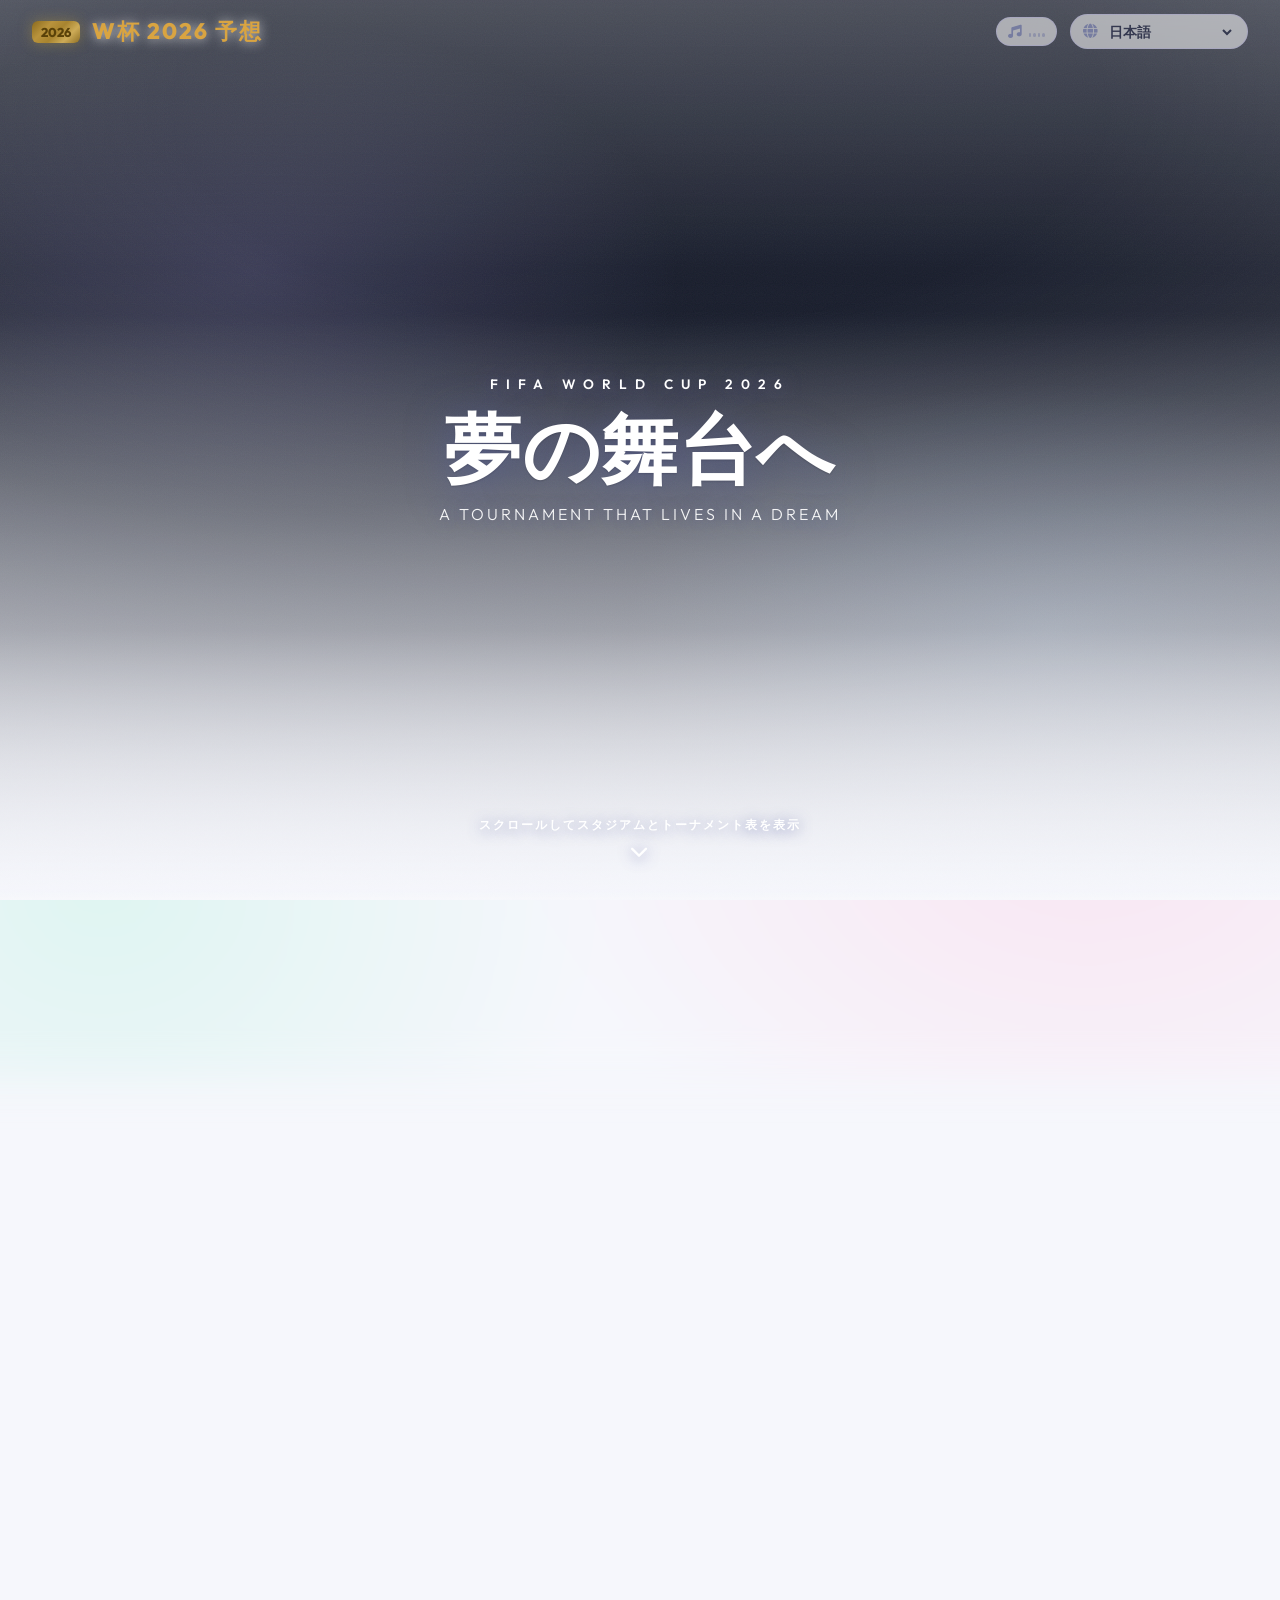
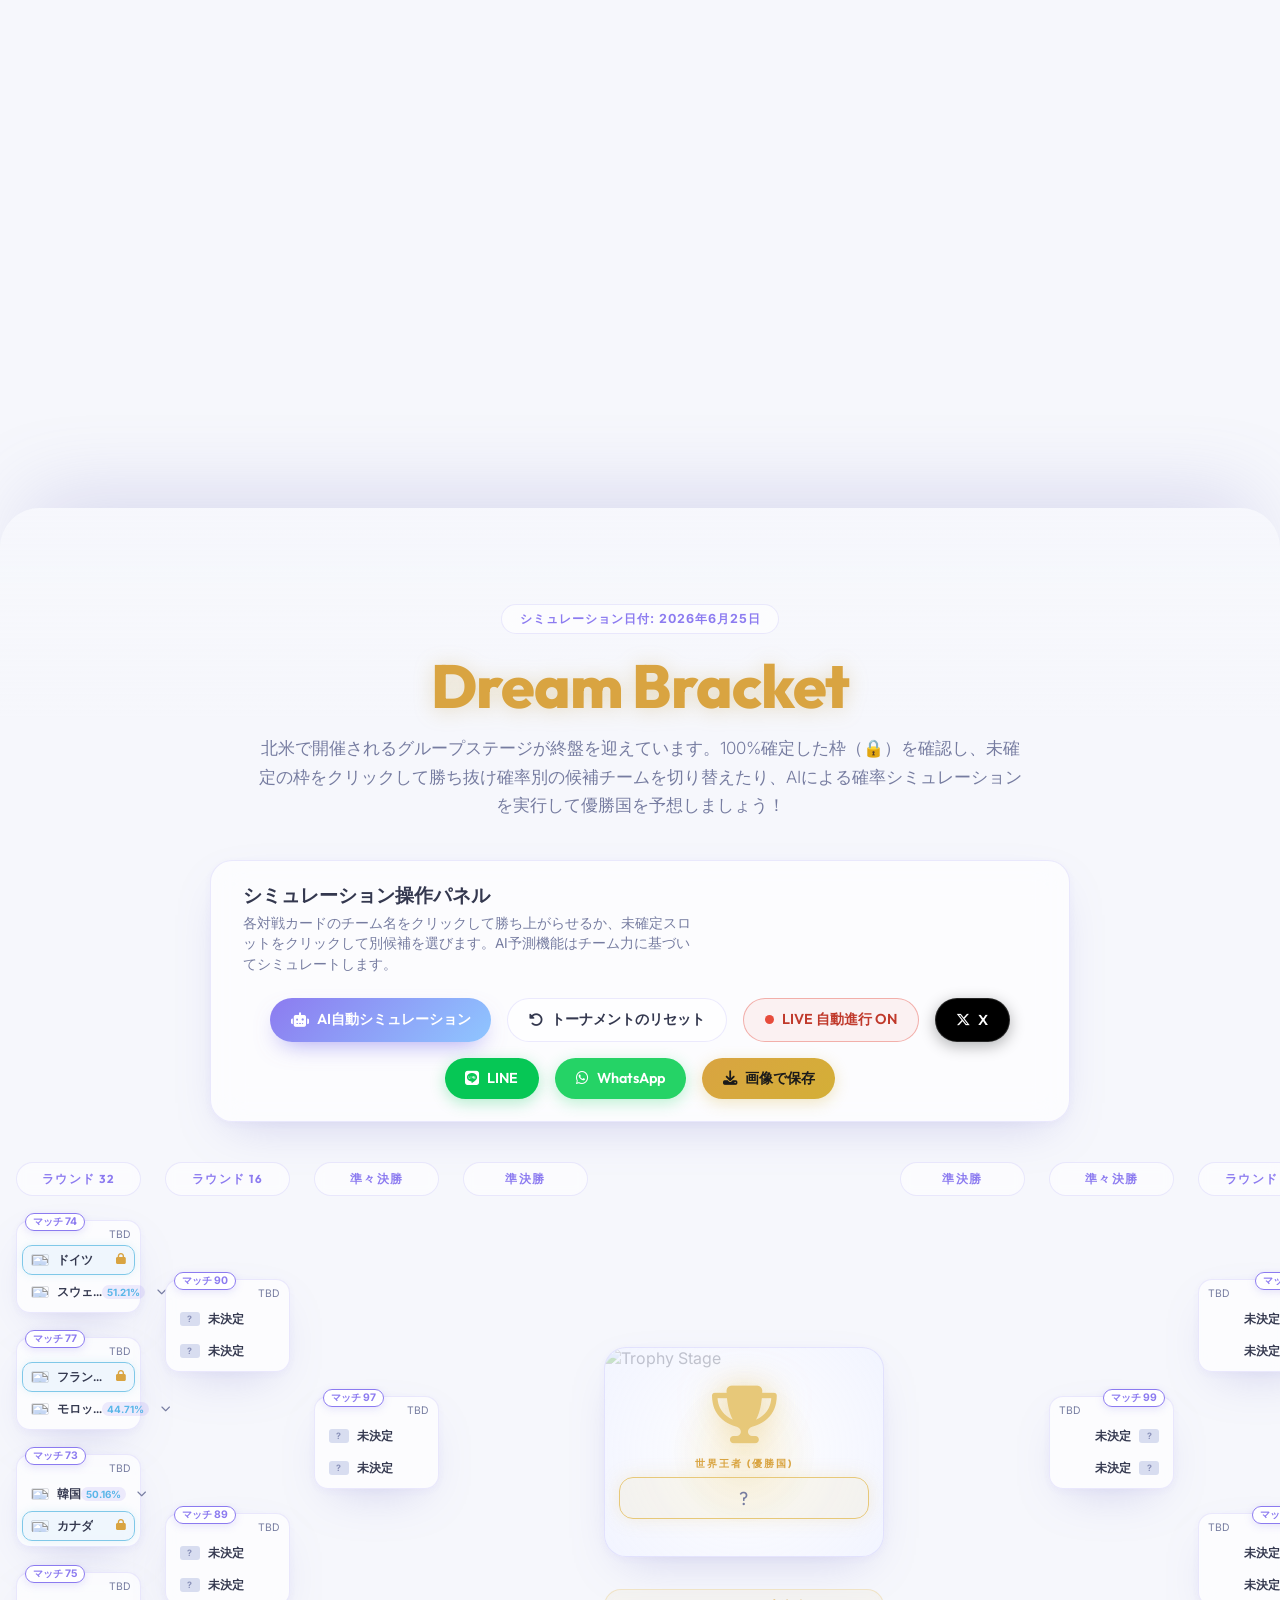
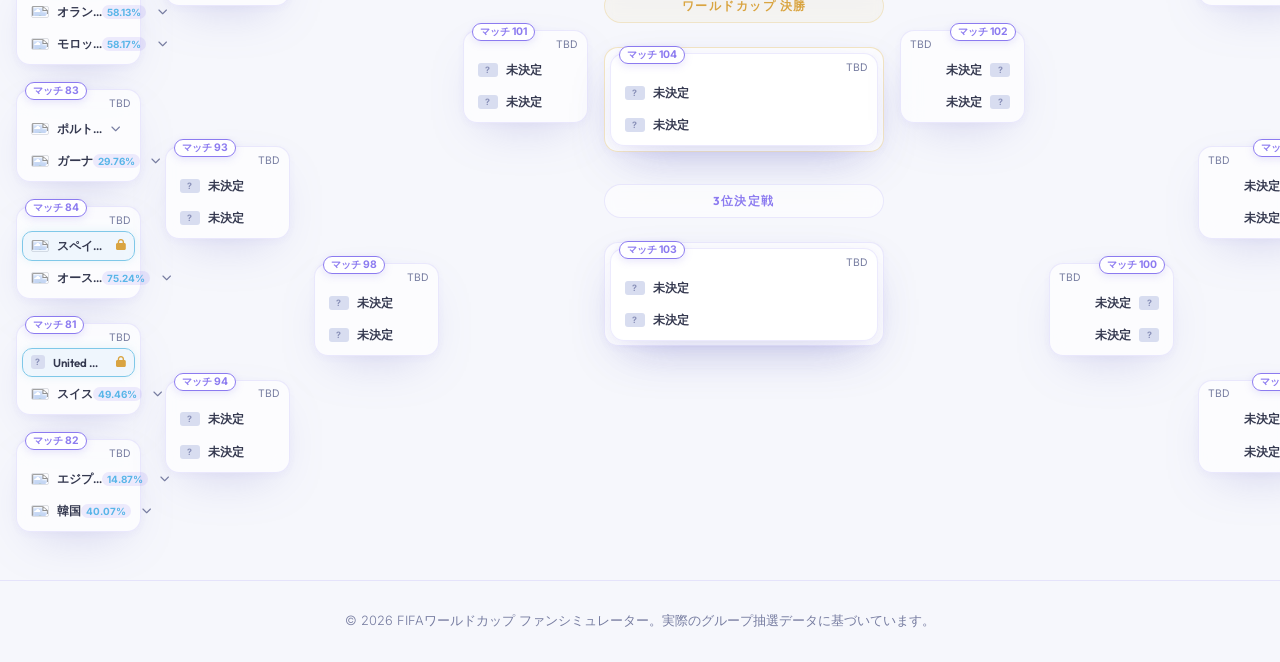
==== commit 960621b3: "Add files via upload" ====
--- a/index.html
+++ b/index.html
@@ -4,6 +4,17 @@
   <meta charset="UTF-8">
   <meta name="viewport" content="width=device-width, initial-scale=1.0">
   <title>FIFA World Cup 2026 — Dream Bracket</title>
+  <meta name="description" content="FIFAワールドカップ2026のインタラクティブ・トーナメント予想シミュレーター。実際のグループ抽選データや各チームの実力値、リアルタイムAPIデータに基づき、AI予想や手動予想で優勝国をシミュレートできます。">
+  <meta name="keywords" content="ワールドカップ, 2026, W杯, トーナメント予想, シミュレータ, AI予想, サッカー">
+  
+  <!-- Open Graph Protocol (OGP) for SNS sharing -->
+  <meta property="og:title" content="FIFA World Cup 2026 — Dream Bracket Predictor">
+  <meta property="og:description" content="48カ国のチーム力とリアルタイムデータを元に、あなたの手で2026年W杯の優勝国をシミュレート・予想しよう！">
+  <meta property="og:type" content="website">
+  <meta name="twitter:card" content="summary_large_image">
+  <meta name="twitter:title" content="FIFA World Cup 2026 — Dream Bracket Predictor">
+  <meta name="twitter:description" content="48カ国のチーム力とリアルタイムデータを元に、あなたの手で2026年W杯の優勝国をシミュレート・予想しよう！">
+
   <link rel="stylesheet" href="styles.css">
   <!-- Google Fonts: Inter & Outfit -->
   <link rel="preconnect" href="https://fonts.googleapis.com">
@@ -13,6 +24,8 @@
   <link rel="stylesheet" href="https://cdnjs.cloudflare.com/ajax/libs/font-awesome/6.4.0/css/all.min.css">
   <!-- Canvas Confetti for celebratory effects -->
   <script src="https://cdn.jsdelivr.net/npm/canvas-confetti@1.6.0/dist/confetti.browser.min.js"></script>
+  <!-- html2canvas for saving bracket as image -->
+  <script src="https://cdnjs.cloudflare.com/ajax/libs/html2canvas/1.4.1/html2canvas.min.js"></script>
 </head>
 <body>
 
@@ -118,6 +131,18 @@
           </button>
           <button id="live-toggle" class="btn btn-live active" title="Live group-stage updates">
             <span class="live-dot"></span> <span class="live-label">LIVE 自動進行 ON</span>
+          </button>
+          <button id="share-x-btn" class="btn btn-share-x" title="Share your prediction on X">
+            <i class="fa-brands fa-x-twitter"></i> <span>X</span>
+          </button>
+          <button id="share-line-btn" class="btn btn-share-line" title="Share your prediction on LINE">
+            <i class="fa-brands fa-line"></i> <span>LINE</span>
+          </button>
+          <button id="share-wa-btn" class="btn btn-share-wa" title="Share your prediction on WhatsApp">
+            <i class="fa-brands fa-whatsapp"></i> <span>WhatsApp</span>
+          </button>
+          <button id="save-img-btn" class="btn btn-save-img" title="Download bracket as image">
+            <i class="fa-solid fa-download"></i> <span>画像で保存</span>
           </button>
         </div>
       </div>
--- a/styles.css
+++ b/styles.css
@@ -1,690 +1,738 @@
-/* =====================================================================
-   FIFA World Cup 2026 — "Dream Bracket"
-   Theme: white-based, ethereal / inside-a-dream
-   Centrepiece: scroll-scrubbed cinematic video hero
-   NOTE: legacy CSS variable names are kept so app.js inline styles
-   (var(--color-primary) etc.) keep resolving.
-   ===================================================================== */
-
-:root {
-  /* ---- Dream palette ---- */
-  --white: #ffffff;
-  --paper: #f6f7fc;        /* page base */
-  --mist:  #eceefb;        /* soft mist */
-  --ink:   #34384f;        /* primary text – soft slate, never pure black */
-  --ink-soft: #767ca0;     /* muted text */
-  --lav:   #b6a6f2;        /* lavender */
-  --sky:   #8fc6ff;        /* dream sky blue */
-  --blush: #ffc3df;        /* blush pink */
-  --mint:  #a9efd9;        /* mint */
-  --gold:  #e7c879;        /* champion gold */
-  --iris:  #8c7bf0;        /* periwinkle accent */
-
-  /* ---- Legacy aliases (used by app.js + reused rules) ---- */
-  --color-bg-light: var(--paper);
-  --color-bg-card: rgba(255, 255, 255, 0.62);
-  --color-bg-card-hover: rgba(255, 255, 255, 0.92);
-  --color-border: rgba(140, 123, 240, 0.16);
-  --color-border-hover: rgba(140, 123, 240, 0.45);
-  --color-primary: #7b6ce8;          /* iris */
-  --color-secondary: #59b6e8;        /* soft sky */
-  --color-accent: #d9a441;           /* gold */
-  --color-text-main: var(--ink);
-  --color-text-muted: var(--ink-soft);
-  --color-confirmed: rgba(89, 182, 232, 0.08);
-  --color-confirmed-border: #7fc8e8;
-  --color-losing: rgba(52, 56, 79, 0.08);
-
-  --font-display: 'Outfit', 'Inter', sans-serif;
-  --font-body: 'Inter', sans-serif;
-  --transition-smooth: all 0.35s cubic-bezier(0.22, 0.8, 0.3, 1);
-  --card-shadow: 0 18px 50px -20px rgba(124, 123, 200, 0.35), 0 2px 10px rgba(140, 123, 240, 0.06);
-  --neon-glow-primary: 0 0 18px rgba(123, 108, 232, 0.25);
-  --neon-glow-secondary: 0 0 18px rgba(89, 182, 232, 0.25);
-  --glass-blur: blur(16px) saturate(1.15);
-  --gold-grad: linear-gradient(135deg, #8a6a1e 0%, #b9933c 30%, #a8842f 52%, #cdab57 74%, #8f6f24 100%);
-}
-
-* { box-sizing: border-box; margin: 0; padding: 0; }
-
-html { scroll-behavior: smooth; }
-
-body {
-  color: var(--ink);
-  font-family: var(--font-body);
-  overflow-x: hidden;
-  min-height: 100vh;
-  position: relative;
-  background: var(--paper);
-}
-
-/* Dreamy living aurora behind everything (soft pastels drifting) */
-body::before {
-  content: "";
-  position: fixed;
-  inset: -20%;
-  z-index: -3;
-  background:
-    radial-gradient(40% 50% at 18% 22%, rgba(182, 166, 242, 0.40) 0%, transparent 60%),
-    radial-gradient(45% 55% at 82% 18%, rgba(143, 198, 255, 0.38) 0%, transparent 60%),
-    radial-gradient(50% 50% at 75% 80%, rgba(255, 195, 223, 0.34) 0%, transparent 62%),
-    radial-gradient(45% 55% at 20% 85%, rgba(169, 239, 217, 0.30) 0%, transparent 62%),
-    var(--paper);
-  filter: blur(20px);
-  animation: aurora-drift 26s ease-in-out infinite alternate;
-}
-@keyframes aurora-drift {
-  0%   { transform: translate3d(0,0,0) scale(1); }
-  50%  { transform: translate3d(2%, -1.5%, 0) scale(1.06); }
-  100% { transform: translate3d(-2%, 1.5%, 0) scale(1.03); }
-}
-
-/* Fine luminous veil so whites read as "dreamy haze" */
-body::after {
-  content: "";
-  position: fixed;
-  inset: 0;
-  z-index: -2;
-  pointer-events: none;
-  background: radial-gradient(120% 80% at 50% 0%, rgba(255,255,255,0) 40%, rgba(255,255,255,0.55) 100%);
-}
-
-/* Scrollbar */
-::-webkit-scrollbar { width: 10px; height: 10px; }
-::-webkit-scrollbar-track { background: transparent; }
-::-webkit-scrollbar-thumb { background: rgba(140,123,240,0.25); border-radius: 10px; border: 2px solid transparent; background-clip: content-box; }
-::-webkit-scrollbar-thumb:hover { background: rgba(140,123,240,0.5); background-clip: content-box; }
-
-/* =====================================================================
-   Dream loading veil
-   ===================================================================== */
-.dream-veil {
-  position: fixed;
-  inset: 0;
-  z-index: 3000;
-  display: flex;
-  flex-direction: column;
-  align-items: center;
-  justify-content: center;
-  gap: 1.5rem;
-  background: radial-gradient(circle at 50% 45%, #ffffff 0%, #f1f2fb 55%, #e7e9f8 100%);
-  transition: opacity 1.1s ease, visibility 1.1s ease;
-}
-.dream-veil.hidden { opacity: 0; visibility: hidden; }
-.veil-orb {
-  width: 90px; height: 90px; border-radius: 50%;
-  background: conic-gradient(from 0deg, var(--lav), var(--sky), var(--blush), var(--mint), var(--lav));
-  filter: blur(6px);
-  animation: orb-spin 3.5s linear infinite, orb-pulse 2.4s ease-in-out infinite;
-  box-shadow: 0 0 60px rgba(182,166,242,0.6);
-}
-@keyframes orb-spin { to { transform: rotate(360deg); } }
-@keyframes orb-pulse { 0%,100% { transform: scale(1); } 50% { transform: scale(1.12); } }
-.veil-text {
-  font-family: var(--font-display);
-  font-weight: 300;
-  letter-spacing: 4px;
-  text-transform: uppercase;
-  font-size: 0.85rem;
-  color: var(--ink-soft);
-}
-.veil-dots::after { content: ""; animation: veil-dots 1.6s steps(4, end) infinite; }
-@keyframes veil-dots { 0%{content:"";} 25%{content:".";} 50%{content:"..";} 75%{content:"...";} }
-
-/* =====================================================================
-   Floating dream particles + cursor aura
-   ===================================================================== */
-.dream-particles {
-  position: fixed; inset: 0; z-index: 1; pointer-events: none; overflow: hidden;
-}
-.dream-particles span {
-  position: absolute;
-  bottom: -10vh;
-  border-radius: 50%;
-  background: radial-gradient(circle at 30% 30%, #fff, rgba(182,166,242,0.5));
-  box-shadow: 0 0 12px rgba(255,255,255,0.8);
-  opacity: 0;
-  animation: float-up linear infinite;
-}
-@keyframes float-up {
-  0%   { transform: translateY(0) translateX(0) scale(1); opacity: 0; }
-  10%  { opacity: 0.9; }
-  90%  { opacity: 0.5; }
-  100% { transform: translateY(-115vh) translateX(var(--drift, 0px)) scale(1.1); opacity: 0; }
-}
-.cursor-aura {
-  position: fixed; top: 0; left: 0; z-index: 2; pointer-events: none;
-  width: 420px; height: 420px; margin: -210px 0 0 -210px; border-radius: 50%;
-  background: radial-gradient(circle, rgba(143,198,255,0.18) 0%, rgba(182,166,242,0.10) 35%, transparent 70%);
-  mix-blend-mode: screen;
-  transition: opacity 0.4s ease;
-  opacity: 0;
-}
-
-/* =====================================================================
-   Header
-   ===================================================================== */
-header {
-  position: fixed; top: 0; left: 0; width: 100%;
-  z-index: 200;
-  transition: background 0.5s ease, backdrop-filter 0.5s ease, border-color 0.5s ease, box-shadow 0.5s ease;
-  background: transparent;
-  border-bottom: 1px solid transparent;
-}
-header.scrolled {
-  background: rgba(255, 255, 255, 0.7);
-  backdrop-filter: var(--glass-blur);
-  -webkit-backdrop-filter: var(--glass-blur);
-  border-bottom: 1px solid var(--color-border);
-  box-shadow: 0 8px 30px -22px rgba(124,123,200,0.5);
-}
-.header-container {
-  max-width: 1600px; margin: 0 auto; padding: 0.9rem 2rem;
-  display: flex; justify-content: space-between; align-items: center;
-}
-.logo { display: flex; align-items: center; gap: 0.75rem; }
-.logo h1 {
-  font-family: var(--font-display);
-  font-size: 1.4rem; font-weight: 800; letter-spacing: 2px;
-  color: var(--color-accent);
-}
-/* Over the dark-ish video the title needs a soft white halo */
-header:not(.scrolled) .logo h1 { filter: drop-shadow(0 1px 6px rgba(255,255,255,0.7)); }
-.logo-badge {
-  background: var(--gold-grad);
-  color: #5a4209; font-family: var(--font-display); font-weight: 800;
-  padding: 0.2rem 0.55rem; border-radius: 6px; font-size: 0.8rem;
-  box-shadow: 0 0 14px rgba(212,175,55,0.35);
-}
-.header-tools { display: flex; align-items: center; gap: 0.8rem; }
-
-/* Audio toggle */
-.audio-toggle {
-  position: relative;
-  display: inline-flex; align-items: center; gap: 0.5rem;
-  background: rgba(255,255,255,0.55);
-  border: 1px solid var(--color-border);
-  color: var(--ink-soft);
-  border-radius: 50px; padding: 0.45rem 0.7rem; cursor: pointer;
-  backdrop-filter: blur(8px); -webkit-backdrop-filter: blur(8px);
-  transition: var(--transition-smooth);
-}
-.audio-toggle:hover { color: var(--iris); border-color: var(--color-border-hover); transform: translateY(-1px); }
-.audio-toggle.playing { color: var(--iris); border-color: var(--color-border-hover); box-shadow: var(--neon-glow-primary); }
-.audio-wave { display: inline-flex; align-items: flex-end; gap: 2px; height: 12px; }
-.audio-wave i { width: 2.5px; height: 4px; border-radius: 2px; background: currentColor; opacity: 0.55; }
-.audio-toggle.playing .audio-wave i { animation: wave 0.9s ease-in-out infinite; }
-.audio-toggle.playing .audio-wave i:nth-child(2){ animation-delay: 0.15s; }
-.audio-toggle.playing .audio-wave i:nth-child(3){ animation-delay: 0.3s; }
-.audio-toggle.playing .audio-wave i:nth-child(4){ animation-delay: 0.45s; }
-@keyframes wave { 0%,100%{ height:4px; } 50%{ height:12px; } }
-
-.i18n-selector {
-  display: flex; align-items: center; gap: 0.5rem;
-  background: rgba(255,255,255,0.55);
-  border: 1px solid var(--color-border);
-  border-radius: 50px; padding: 0.4rem 0.75rem;
-  transition: var(--transition-smooth);
-  backdrop-filter: blur(8px); -webkit-backdrop-filter: blur(8px);
-}
-.i18n-selector:hover { border-color: var(--color-border-hover); box-shadow: var(--neon-glow-primary); }
-.globe-icon { color: var(--ink-soft); font-size: 0.9rem; }
-.lang-select {
-  background: transparent; border: none; color: var(--ink);
-  font-family: var(--font-display); font-weight: 600; font-size: 0.85rem;
-  cursor: pointer; outline: none; padding-right: 0.25rem; max-width: 130px;
-}
-.lang-select option { background: #fff; color: var(--ink); }
-
-/* =====================================================================
-   Cinematic scroll-scrubbed video hero
-   ===================================================================== */
-.cinema-section {
-  position: relative;
-  height: 420vh;            /* tall scroll track -> JS maps to video time */
-  z-index: 1;
-}
-.cinema-stage {
-  position: sticky; top: 0;
-  height: 100vh; width: 100%;
-  overflow: hidden;
-  background: #0b1020;       /* dark base while video paints */
-}
-.cinema-video {
-  position: absolute; inset: 0;
-  width: 100%; height: 100%;
-  object-fit: cover;
-  /* very slow living drift so frame 0 isn't static before scroll */
-  transform: scale(1.06);
-  will-change: transform;
-}
-
-/* Dreamy white wash so real footage melts into the white theme */
-.cinema-wash {
-  position: absolute; inset: 0; pointer-events: none;
-  background:
-    radial-gradient(120% 80% at 50% 12%, rgba(255,255,255,0.0) 30%, rgba(255,255,255,0.10) 60%, rgba(244,246,251,0.35) 100%),
-    linear-gradient(180deg, rgba(255,255,255,0.22) 0%, rgba(255,255,255,0.05) 30%, rgba(255,255,255,0.10) 70%, rgba(246,247,252,0.96) 100%),
-    radial-gradient(60% 50% at 20% 30%, rgba(182,166,242,0.20) 0%, transparent 55%),
-    radial-gradient(60% 50% at 82% 70%, rgba(143,198,255,0.20) 0%, transparent 55%);
-  mix-blend-mode: screen;
-}
-/* second wash layer (normal blend) to lift overall brightness toward white */
-.cinema-stage::after {
-  content: ""; position: absolute; inset: 0; pointer-events: none;
-  background: linear-gradient(180deg, rgba(255,255,255,0.06) 0%, rgba(255,255,255,0) 35%, rgba(246,247,252,0.9) 100%);
-}
-.cinema-grain {
-  position: absolute; inset: 0; pointer-events: none; opacity: 0.06;
-  background-image: url("data:image/svg+xml,%3Csvg xmlns='http://www.w3.org/2000/svg' width='120' height='120'%3E%3Cfilter id='n'%3E%3CfeTurbulence type='fractalNoise' baseFrequency='0.9' numOctaves='2'/%3E%3C/filter%3E%3Crect width='100%25' height='100%25' filter='url(%23n)'/%3E%3C/svg%3E");
-}
-
-/* Narrative captions */
-.cinema-copy {
-  position: absolute; inset: 0; z-index: 3;
-  display: flex; align-items: center; justify-content: center;
-  text-align: center; padding: 0 1.5rem; pointer-events: none;
-}
-.cine-cap {
-  position: absolute;
-  opacity: 0;
-  transform: translateY(26px);
-  filter: blur(6px);
-  transition: opacity 0.5s ease, transform 0.5s ease, filter 0.5s ease;
-  will-change: opacity, transform, filter;
-}
-.cine-eyebrow {
-  font-family: var(--font-display); font-weight: 600;
-  letter-spacing: 8px; font-size: 0.85rem;
-  color: #fff; margin-bottom: 1rem;
-  text-shadow: 0 2px 20px rgba(124,123,200,0.7);
-}
-.cine-title {
-  font-family: var(--font-display);
-  font-weight: 800;
-  font-size: clamp(2.2rem, 6vw, 5rem);
-  line-height: 1.05;
-  color: #ffffff;
-  letter-spacing: 0.5px;
-  text-shadow: 0 6px 40px rgba(80, 90, 160, 0.55), 0 1px 2px rgba(0,0,0,0.2);
-}
-.cine-sub {
-  margin-top: 0.9rem;
-  font-family: var(--font-display); font-weight: 300;
-  letter-spacing: 3px; text-transform: uppercase;
-  font-size: clamp(0.8rem, 1.4vw, 1rem);
-  color: rgba(255,255,255,0.92);
-  text-shadow: 0 2px 18px rgba(80,90,160,0.6);
-}
-
-/* Cinematic progress bar */
-.cinema-progress {
-  position: absolute; left: 0; bottom: 0; width: 100%; height: 3px;
-  background: rgba(255,255,255,0.18); z-index: 4;
-}
-.cinema-progress span {
-  display: block; height: 100%; width: 0%;
-  background: linear-gradient(90deg, var(--lav), var(--sky), var(--blush));
-  box-shadow: 0 0 14px rgba(182,166,242,0.9);
-  transition: width 0.1s linear;
-}
-
-/* Scroll hint */
-.scroll-indicator {
-  position: absolute; left: 50%; bottom: 2.4rem; transform: translateX(-50%);
-  z-index: 4;
-  display: flex; flex-direction: column; align-items: center; gap: 0.6rem;
-  color: #fff; font-family: var(--font-display); font-size: 0.78rem; font-weight: 600;
-  text-transform: uppercase; letter-spacing: 2px;
-  text-shadow: 0 2px 14px rgba(80,90,160,0.7);
-  animation: bounce-scroll 2.6s infinite;
-  transition: opacity 0.5s ease;
-}
-.scroll-indicator.gone { opacity: 0; pointer-events: none; }
-.scroll-arrow { font-size: 1.15rem; }
-@keyframes bounce-scroll {
-  0%,20%,50%,80%,100% { transform: translateX(-50%) translateY(0); }
-  40% { transform: translateX(-50%) translateY(-12px); }
-  60% { transform: translateX(-50%) translateY(-6px); }
-}
-
-/* =====================================================================
-   Content wrapper (rises out of the dream)
-   ===================================================================== */
-.content-wrapper {
-  position: relative; z-index: 5;
-  width: 100%;
-  display: flex; flex-direction: column;
-  /* gently lift the white content over the fading video */
-  margin-top: -8vh;
-  border-radius: 40px 40px 0 0;
-  background: linear-gradient(180deg, rgba(246,247,252,0.85) 0%, var(--paper) 12%);
-  box-shadow: 0 -40px 80px -30px rgba(124,123,200,0.25);
-}
-
-/* Reveal-on-scroll */
-.reveal { opacity: 0; transform: translateY(40px); transition: opacity 0.9s cubic-bezier(0.22,0.8,0.3,1), transform 0.9s cubic-bezier(0.22,0.8,0.3,1); }
-.reveal.in { opacity: 1; transform: translateY(0); }
-
-/* Bridge hero */
-.bridge-hero {
-  max-width: 820px; margin: 0 auto; text-align: center;
-  padding: 6rem 1.5rem 2.5rem;
-}
-.date-badge {
-  display: inline-block;
-  background: rgba(255,255,255,0.6);
-  border: 1px solid var(--color-border);
-  padding: 0.35rem 1.1rem; border-radius: 50px;
-  font-size: 0.78rem; font-weight: 700; letter-spacing: 1px;
-  color: var(--iris); margin-bottom: 1.25rem;
-  backdrop-filter: blur(6px);
-}
-.bridge-title {
-  font-family: var(--font-display);
-  font-weight: 800; font-size: clamp(2.4rem, 5vw, 3.8rem);
-  letter-spacing: -1px; line-height: 1.05;
-  color: var(--color-accent);
-  filter: drop-shadow(0 2px 10px rgba(184,134,11,0.25));
-  margin-bottom: 1rem;
-}
-.hero-desc {
-  font-size: 1.05rem; color: var(--ink-soft); line-height: 1.7; font-weight: 300;
-}
-
-/* =====================================================================
-   Control panel
-   ===================================================================== */
-.control-center { max-width: 860px; width: 92%; margin: 0 auto 2.5rem; }
-.control-card {
-  background: var(--color-bg-card);
-  border: 1px solid var(--color-border);
-  border-radius: 22px;
-  padding: 1.4rem 2rem;
-  display: flex; justify-content: space-between; align-items: center;
-  flex-wrap: wrap; gap: 1.5rem;
-  box-shadow: var(--card-shadow);
-  backdrop-filter: var(--glass-blur); -webkit-backdrop-filter: var(--glass-blur);
-}
-.mode-info h3 { font-family: var(--font-display); font-size: 1.2rem; margin-bottom: 0.25rem; color: var(--ink); }
-.mode-info p { font-size: 0.85rem; color: var(--ink-soft); max-width: 460px; line-height: 1.5; }
-.control-actions { display: flex; gap: 1rem; }
-.btn {
-  font-family: var(--font-display); font-weight: 600; font-size: 0.9rem;
-  padding: 0.7rem 1.3rem; border-radius: 50px; cursor: pointer;
-  transition: var(--transition-smooth);
-  display: inline-flex; align-items: center; gap: 0.5rem; border: none;
-}
-.btn-primary { background: linear-gradient(135deg, var(--iris), var(--sky)); color: #fff; box-shadow: 0 10px 24px -10px rgba(123,108,232,0.7); }
-.btn-primary:hover { transform: translateY(-2px); box-shadow: 0 14px 30px -10px rgba(123,108,232,0.9), var(--neon-glow-primary); }
-.btn-secondary { background: rgba(255,255,255,0.6); color: var(--ink); border: 1px solid var(--color-border); }
-.btn-secondary:hover { background: rgba(255,255,255,0.9); transform: translateY(-2px); }
-
-/* LIVE toggle */
-.btn-live { background: rgba(255,255,255,0.6); color: var(--ink-soft); border: 1px solid var(--color-border); }
-.btn-live:hover { transform: translateY(-2px); }
-.btn-live .live-dot { width: 9px; height: 9px; border-radius: 50%; background: #c2c7dc; box-shadow: none; transition: var(--transition-smooth); }
-.btn-live.active { color: #c0392b; border-color: rgba(231,76,60,0.4); background: rgba(231,76,60,0.06); }
-.btn-live.active .live-dot { background: #e74c3c; box-shadow: 0 0 0 0 rgba(231,76,60,0.6); animation: live-pulse 1.6s ease-out infinite; }
-@keyframes live-pulse {
-  0%   { box-shadow: 0 0 0 0 rgba(231,76,60,0.55); }
-  70%  { box-shadow: 0 0 0 8px rgba(231,76,60,0); }
-  100% { box-shadow: 0 0 0 0 rgba(231,76,60,0); }
-}
-
-/* Probability change flash */
-.prob-flash { animation: prob-flash-anim 0.7s ease-out; }
-@keyframes prob-flash-anim {
-  0%   { color: var(--iris); background: rgba(140,123,240,0.35); transform: scale(1.18); }
-  100% { color: var(--iris); background: rgba(140,123,240,0.14); transform: scale(1); }
-}
-
-/* Live finalisation toasts */
-.live-toasts {
-  position: fixed; left: 1.2rem; bottom: 1.2rem; z-index: 1500;
-  display: flex; flex-direction: column-reverse; gap: 0.6rem; pointer-events: none;
-  max-width: min(86vw, 360px);
-}
-.live-toast {
-  display: flex; align-items: center; gap: 0.6rem;
-  background: rgba(255,255,255,0.82); backdrop-filter: var(--glass-blur); -webkit-backdrop-filter: var(--glass-blur);
-  border: 1px solid var(--color-border-hover); border-left: 4px solid #e74c3c;
-  border-radius: 14px; padding: 0.7rem 1rem;
-  box-shadow: 0 18px 40px -18px rgba(124,123,200,0.6);
-  font-family: var(--font-display); font-size: 0.82rem; color: var(--ink);
-  opacity: 0; transform: translateX(-20px) scale(0.96);
-  transition: opacity 0.45s ease, transform 0.45s cubic-bezier(0.22,0.8,0.3,1);
-}
-.live-toast.show { opacity: 1; transform: translateX(0) scale(1); }
-.live-toast .lt-dot { width: 9px; height: 9px; border-radius: 50%; background: #e74c3c; flex: 0 0 auto; animation: live-pulse 1.6s ease-out infinite; }
-.live-toast b { color: var(--iris); font-weight: 800; }
-
-/* =====================================================================
-   View selector (mobile)
-   ===================================================================== */
-.view-selector { display: none; justify-content: center; gap: 0.5rem; margin-bottom: 1.5rem; padding: 0 1rem; flex-wrap: wrap; }
-.view-btn {
-  background: rgba(255,255,255,0.6); border: 1px solid var(--color-border); color: var(--ink-soft);
-  padding: 0.5rem 1rem; border-radius: 50px; font-family: var(--font-display);
-  font-weight: 600; font-size: 0.85rem; cursor: pointer; transition: var(--transition-smooth);
-}
-.view-btn.active { background: linear-gradient(135deg, var(--iris), var(--sky)); color: #fff; border-color: transparent; }
-
-/* =====================================================================
-   Bracket
-   ===================================================================== */
-.bracket-container {
-  display: flex; justify-content: space-between; width: 100%;
-  max-width: 1750px; margin: 0 auto; padding: 0 1.5rem 5rem;
-  gap: 1rem; overflow-x: auto; scrollbar-width: thin; position: relative;
-}
-.bracket-container::after {
-  content: ''; position: absolute; top: 0; left: 0; width: 100%; height: 4px;
-  background: linear-gradient(90deg, transparent 15%, var(--iris) 50%, transparent 85%);
-  box-shadow: 0 0 15px var(--iris); opacity: 0; pointer-events: none; z-index: 99;
-}
-.bracket-container.laser-scanning::after { animation: laser-scan-anim 2.5s cubic-bezier(0.4,0,0.2,1) infinite; opacity: 0.9; }
-@keyframes laser-scan-anim { 0%{top:0%;opacity:0;} 10%{opacity:1;} 90%{opacity:1;} 100%{top:100%;opacity:0;} }
-
-.bracket-column-group { display: flex; gap: 1.5rem; flex: 1; }
-.side-left { justify-content: flex-start; }
-.side-right { justify-content: flex-end; }
-.side-center { flex: 0 0 240px; display: flex; flex-direction: column; align-items: center; justify-content: center; }
-
-.round-column { display: flex; flex-direction: column; width: 125px; min-width: 120px; }
-.round-header {
-  text-align: center; font-family: var(--font-display);
-  font-size: 0.72rem; font-weight: 700; letter-spacing: 1.5px;
-  color: var(--iris); padding: 0.5rem;
-  background: rgba(255,255,255,0.55);
-  border: 1px solid var(--color-border); border-radius: 50px; margin-bottom: 1.5rem;
-  backdrop-filter: blur(6px);
-}
-.matches-list { display: flex; flex-direction: column; justify-content: space-around; flex-grow: 1; gap: 1.5rem; }
-
-.match-box {
-  background: var(--color-bg-card);
-  border: 1px solid var(--color-border);
-  border-radius: 14px; padding: 0.3rem;
-  box-shadow: var(--card-shadow);
-  display: flex; flex-direction: column; gap: 2px; position: relative;
-  transition: var(--transition-smooth);
-  backdrop-filter: blur(10px); -webkit-backdrop-filter: blur(10px);
-}
-.match-box:hover {
-  background: var(--color-bg-card-hover); border-color: var(--color-border-hover);
-  box-shadow: 0 0 26px rgba(143,198,255,0.35), var(--card-shadow); transform: translateY(-3px);
-}
-.match-id {
-  position: absolute; top: -8px; left: 8px;
-  font-size: 0.65rem; font-weight: 700;
-  background: rgba(255,255,255,0.96); padding: 1px 7px; border-radius: 30px;
-  border: 1px solid var(--iris); color: var(--iris);
-  box-shadow: 0 2px 8px rgba(123,108,232,0.18);
-}
-.match-info-meta { font-size: 0.65rem; color: var(--ink-soft); text-align: right; padding: 2px 4px; }
-
-.team-slot {
-  display: flex; align-items: center; justify-content: space-between;
-  padding: 0.38rem 0.5rem; border-radius: 10px; cursor: pointer;
-  transition: var(--transition-smooth); user-select: none; border: 1.5px solid transparent;
-}
-.team-slot:hover { background: rgba(143,198,255,0.12); }
-.team-slot.winner-selected {
-  border-color: var(--sky); background: rgba(143,198,255,0.16);
-  box-shadow: 0 0 14px rgba(143,198,255,0.4);
-}
-.team-slot.loser-deselected { opacity: 0.3; filter: grayscale(0.8); }
-.team-slot.slot-confirmed {
-  background: var(--color-confirmed); border-color: var(--color-confirmed-border);
-  cursor: default; box-shadow: 0 0 10px rgba(127,200,232,0.2);
-}
-.team-slot.slot-confirmed:hover { background: rgba(127,200,232,0.16); }
-
-.team-slot-left { display: flex; align-items: center; gap: 0.5rem; max-width: 75%; }
-.flag-placeholder {
-  width: 20px; height: 14px; background: #d8ddf0; border-radius: 3px;
-  display: inline-block; font-size: 0.55rem; font-weight: 700; text-align: center;
-  line-height: 14px; color: #8990b8;
-}
-.team-name { font-family: var(--font-display); font-weight: 600; font-size: 0.72rem; white-space: nowrap; overflow: hidden; text-overflow: ellipsis; }
-.team-slot-right { display: flex; align-items: center; gap: 0.4rem; }
-.team-probability {
-  font-size: 0.62rem; font-weight: 700; color: var(--iris);
-  background: rgba(140,123,240,0.14); padding: 1px 5px; border-radius: 30px;
-}
-.team-lock-icon { font-size: 0.7rem; color: var(--color-accent); }
-.team-flag-img { width: 18px; height: 12px; object-fit: cover; border-radius: 2px; border: 1px solid rgba(52,56,79,0.15); display: inline-block; }
-
-/* Right-side mirroring */
-.side-right .team-slot { flex-direction: row-reverse; }
-.side-right .team-slot-left { flex-direction: row-reverse; gap: 0.5rem; }
-.side-right .team-slot-right { flex-direction: row-reverse; gap: 0.4rem; }
-.side-right .match-info-meta { text-align: left; }
-.side-right .match-id { left: auto; right: 8px; }
-
-/* Finals */
-.finals-container { display: flex; flex-direction: column; gap: 2rem; width: 100%; }
-.trophy-display {
-  position: relative; width: 100%; height: 210px;
-  border: 1px solid var(--color-border);
-  background: radial-gradient(circle, rgba(255,255,255,0.92) 0%, rgba(240,243,255,0.8) 100%);
-  border-radius: 22px; overflow: hidden;
-  display: flex; flex-direction: column; align-items: center; justify-content: center;
-  box-shadow: var(--card-shadow);
-  backdrop-filter: blur(10px); -webkit-backdrop-filter: blur(10px);
-}
-.trophy-bg-img { position: absolute; inset: 0; width: 100%; height: 100%; object-fit: cover; opacity: 0.28; z-index: 1; }
-.trophy-icon {
-  font-size: 3.6rem; color: var(--gold); z-index: 2;
-  filter: drop-shadow(0 0 16px rgba(231,200,121,0.6)); margin-bottom: 0.5rem;
-  animation: float-trophy 3s ease-in-out infinite;
-}
-@keyframes float-trophy { 0%,100%{transform:translateY(0);} 50%{transform:translateY(-8px);} }
-.trophy-glow { position: absolute; width: 150px; height: 150px; background: radial-gradient(circle, rgba(231,200,121,0.25) 0%, rgba(255,255,255,0) 70%); z-index: 1; }
-.champion-podium { z-index: 2; text-align: center; width: 90%; }
-.podium-label { font-family: var(--font-display); font-size: 0.65rem; font-weight: 800; letter-spacing: 2px; color: var(--color-accent); }
-.champion-team-display {
-  margin-top: 0.35rem; background: rgba(231,200,121,0.12);
-  border: 1px solid var(--gold); border-radius: 14px; padding: 0.55rem 1rem;
-  font-family: var(--font-display); font-size: 1.15rem; font-weight: 800; letter-spacing: 1px;
-  box-shadow: 0 0 18px rgba(231,200,121,0.25); transition: var(--transition-smooth);
-}
-.champion-team-display.winning-animation { animation: champion-pulse 1s ease-in-out infinite alternate; }
-@keyframes champion-pulse { 0%{transform:scale(1);} 100%{transform:scale(1.05); box-shadow:0 0 30px rgba(231,200,121,0.6);} }
-.placeholder-text { color: var(--ink-soft); font-weight: 400; }
-.final-match-box, .third-place-box { width: 100%; }
-.final-header { color: var(--color-accent); border-color: rgba(231,200,121,0.35); background: rgba(231,200,121,0.08); }
-.final-box { border-color: rgba(231,200,121,0.45); background: var(--color-bg-card); }
-
-/* Modal */
-.modal-overlay {
-  position: fixed; inset: 0; width: 100%; height: 100%;
-  background: rgba(236,238,251,0.5); backdrop-filter: blur(10px);
-  z-index: 1000; display: flex; align-items: center; justify-content: center;
-  opacity: 0; pointer-events: none; transition: opacity 0.3s ease;
-}
-.modal-overlay.active { opacity: 1; pointer-events: auto; }
-.modal-card {
-  background: rgba(255,255,255,0.92); border: 1px solid var(--color-border-hover);
-  border-radius: 22px; width: 90%; max-width: 400px;
-  box-shadow: 0 30px 80px -20px rgba(124,123,200,0.5);
-  transform: translateY(20px) scale(0.98); transition: transform 0.35s cubic-bezier(0.22,0.8,0.3,1);
-  backdrop-filter: blur(22px); -webkit-backdrop-filter: blur(22px);
-}
-.modal-overlay.active .modal-card { transform: translateY(0) scale(1); }
-.modal-header { padding: 1.1rem 1.5rem; border-bottom: 1px solid var(--color-border); display: flex; justify-content: space-between; align-items: center; }
-.modal-header h4 { font-family: var(--font-display); font-size: 1.1rem; font-weight: 700; color: var(--ink); }
-.modal-close { background: transparent; border: none; color: var(--ink-soft); font-size: 1.5rem; cursor: pointer; transition: var(--transition-smooth); line-height: 1; }
-.modal-close:hover { color: var(--ink); transform: rotate(90deg); }
-.candidates-list { padding: 1rem; display: flex; flex-direction: column; gap: 0.5rem; max-height: 60vh; overflow-y: auto; }
-.candidate-item {
-  display: flex; align-items: center; justify-content: space-between;
-  padding: 0.75rem 1rem; border-radius: 14px;
-  background: rgba(246,247,252,0.8); border: 1px solid var(--color-border);
-  cursor: pointer; transition: var(--transition-smooth);
-}
-.candidate-item:hover { background: rgba(143,198,255,0.14); border-color: var(--color-border-hover); box-shadow: 0 0 14px rgba(143,198,255,0.25); transform: translateX(2px); }
-.candidate-name-group { display: flex; align-items: center; gap: 0.75rem; }
-.candidate-name { font-family: var(--font-display); font-weight: 600; font-size: 0.95rem; color: var(--ink); }
-.candidate-prob { font-family: var(--font-display); font-weight: 700; font-size: 0.85rem; color: var(--iris); background: rgba(140,123,240,0.12); padding: 2px 8px; border-radius: 30px; }
-
-/* Footer */
-footer { margin-top: auto; border-top: 1px solid var(--color-border); padding: 2rem 1.5rem; text-align: center; }
-.footer-container p { font-size: 0.8rem; color: var(--ink-soft); font-weight: 300; }
-
-/* Finalised badge */
-.finalised-badge {
-  margin-top: 0.75rem; background: linear-gradient(135deg, var(--gold), #f0d9a0);
-  color: #6b4e16; font-family: var(--font-display); font-size: 0.7rem; font-weight: 800;
-  padding: 0.32rem 0.85rem; border-radius: 50px; display: inline-flex; align-items: center; gap: 0.35rem;
-  box-shadow: 0 6px 16px rgba(231,200,121,0.45); animation: pulse-gold 2s infinite; letter-spacing: 1px;
-}
-@keyframes pulse-gold { 0%{transform:scale(1);} 50%{transform:scale(1.05);} 100%{transform:scale(1);} }
-
-/* Bracket locked overlay */
-.bracket-container.bracket-locked::before {
-  content: ""; position: absolute; inset: 0; width: 100%; height: 100%;
-  background: rgba(246,247,252,0.04); backdrop-filter: saturate(0.85);
-  z-index: 10; pointer-events: none; border-radius: 22px; border: 2px solid var(--gold);
-  animation: lock-glow 3s infinite alternate;
-}
-@keyframes lock-glow { 0%{box-shadow: inset 0 0 20px rgba(231,200,121,0.08);} 100%{box-shadow: inset 0 0 40px rgba(231,200,121,0.2);} }
-.bracket-container.bracket-locked .team-slot { cursor: default; }
-
-/* =====================================================================
-   Responsive
-   ===================================================================== */
-@media (max-width: 1400px) {
-  .side-center { flex: 0 0 280px; }
-  .bracket-container { padding: 0 1rem 3rem; }
-}
-@media (max-width: 1200px) {
-  .bracket-container { overflow-x: auto; justify-content: flex-start; }
-  .side-center { flex: 0 0 240px; }
-}
-@media (max-width: 900px) {
-  .cinema-section { height: 320vh; }
-  .bridge-hero { padding-top: 4rem; }
-  .control-card { flex-direction: column; align-items: stretch; padding: 1.1rem 1.25rem; }
-  .control-actions { justify-content: space-between; }
-  .btn { flex: 1; justify-content: center; }
-  .lang-select { max-width: 90px; }
-
-  .view-selector { display: flex; }
-  .bracket-container.view-left .side-right,
-  .bracket-container.view-left .side-center { display: none; }
-  .bracket-container.view-left .side-left { flex: 1; justify-content: center; }
-  .bracket-container.view-right .side-left,
-  .bracket-container.view-right .side-center { display: none; }
-  .bracket-container.view-right .side-right { flex: 1; justify-content: center; }
-  .bracket-container.view-center .side-left,
-  .bracket-container.view-center .side-right { display: none; }
-  .bracket-container.view-center .side-center { flex: 1; }
-}
-
-/* Reduced motion: respect user preference */
-@media (prefers-reduced-motion: reduce) {
-  body::before, .veil-orb, .trophy-icon, .scroll-indicator, .dream-particles span { animation: none !important; }
-  html { scroll-behavior: auto; }
-}
+/* =====================================================================
+   FIFA World Cup 2026 — "Dream Bracket"
+   Theme: white-based, ethereal / inside-a-dream
+   Centrepiece: scroll-scrubbed cinematic video hero
+   NOTE: legacy CSS variable names are kept so app.js inline styles
+   (var(--color-primary) etc.) keep resolving.
+   ===================================================================== */
+
+:root {
+  /* ---- Dream palette ---- */
+  --white: #ffffff;
+  --paper: #f6f7fc;        /* page base */
+  --mist:  #eceefb;        /* soft mist */
+  --ink:   #34384f;        /* primary text – soft slate, never pure black */
+  --ink-soft: #767ca0;     /* muted text */
+  --lav:   #b6a6f2;        /* lavender */
+  --sky:   #8fc6ff;        /* dream sky blue */
+  --blush: #ffc3df;        /* blush pink */
+  --mint:  #a9efd9;        /* mint */
+  --gold:  #e7c879;        /* champion gold */
+  --iris:  #8c7bf0;        /* periwinkle accent */
+
+  /* ---- Legacy aliases (used by app.js + reused rules) ---- */
+  --color-bg-light: var(--paper);
+  --color-bg-card: rgba(255, 255, 255, 0.62);
+  --color-bg-card-hover: rgba(255, 255, 255, 0.92);
+  --color-border: rgba(140, 123, 240, 0.16);
+  --color-border-hover: rgba(140, 123, 240, 0.45);
+  --color-primary: #7b6ce8;          /* iris */
+  --color-secondary: #59b6e8;        /* soft sky */
+  --color-accent: #d9a441;           /* gold */
+  --color-text-main: var(--ink);
+  --color-text-muted: var(--ink-soft);
+  --color-confirmed: rgba(89, 182, 232, 0.08);
+  --color-confirmed-border: #7fc8e8;
+  --color-losing: rgba(52, 56, 79, 0.08);
+
+  --font-display: 'Outfit', 'Inter', sans-serif;
+  --font-body: 'Inter', sans-serif;
+  --transition-smooth: all 0.35s cubic-bezier(0.22, 0.8, 0.3, 1);
+  --card-shadow: 0 18px 50px -20px rgba(124, 123, 200, 0.35), 0 2px 10px rgba(140, 123, 240, 0.06);
+  --neon-glow-primary: 0 0 18px rgba(123, 108, 232, 0.25);
+  --neon-glow-secondary: 0 0 18px rgba(89, 182, 232, 0.25);
+  --glass-blur: blur(16px) saturate(1.15);
+  --gold-grad: linear-gradient(135deg, #8a6a1e 0%, #b9933c 30%, #a8842f 52%, #cdab57 74%, #8f6f24 100%);
+}
+
+* { box-sizing: border-box; margin: 0; padding: 0; }
+
+html { scroll-behavior: smooth; }
+
+body {
+  color: var(--ink);
+  font-family: var(--font-body);
+  overflow-x: hidden;
+  min-height: 100vh;
+  position: relative;
+  background: var(--paper);
+}
+
+/* Dreamy living aurora behind everything (soft pastels drifting) */
+body::before {
+  content: "";
+  position: fixed;
+  inset: -20%;
+  z-index: -3;
+  background:
+    radial-gradient(40% 50% at 18% 22%, rgba(182, 166, 242, 0.40) 0%, transparent 60%),
+    radial-gradient(45% 55% at 82% 18%, rgba(143, 198, 255, 0.38) 0%, transparent 60%),
+    radial-gradient(50% 50% at 75% 80%, rgba(255, 195, 223, 0.34) 0%, transparent 62%),
+    radial-gradient(45% 55% at 20% 85%, rgba(169, 239, 217, 0.30) 0%, transparent 62%),
+    var(--paper);
+  filter: blur(20px);
+  animation: aurora-drift 26s ease-in-out infinite alternate;
+}
+@keyframes aurora-drift {
+  0%   { transform: translate3d(0,0,0) scale(1); }
+  50%  { transform: translate3d(2%, -1.5%, 0) scale(1.06); }
+  100% { transform: translate3d(-2%, 1.5%, 0) scale(1.03); }
+}
+
+/* Fine luminous veil so whites read as "dreamy haze" */
+body::after {
+  content: "";
+  position: fixed;
+  inset: 0;
+  z-index: -2;
+  pointer-events: none;
+  background: radial-gradient(120% 80% at 50% 0%, rgba(255,255,255,0) 40%, rgba(255,255,255,0.55) 100%);
+}
+
+/* Scrollbar */
+::-webkit-scrollbar { width: 10px; height: 10px; }
+::-webkit-scrollbar-track { background: transparent; }
+::-webkit-scrollbar-thumb { background: rgba(140,123,240,0.25); border-radius: 10px; border: 2px solid transparent; background-clip: content-box; }
+::-webkit-scrollbar-thumb:hover { background: rgba(140,123,240,0.5); background-clip: content-box; }
+
+/* =====================================================================
+   Dream loading veil
+   ===================================================================== */
+.dream-veil {
+  position: fixed;
+  inset: 0;
+  z-index: 3000;
+  display: flex;
+  flex-direction: column;
+  align-items: center;
+  justify-content: center;
+  gap: 1.5rem;
+  background: radial-gradient(circle at 50% 45%, #ffffff 0%, #f1f2fb 55%, #e7e9f8 100%);
+  transition: opacity 1.1s ease, visibility 1.1s ease;
+}
+.dream-veil.hidden { opacity: 0; visibility: hidden; }
+.veil-orb {
+  width: 90px; height: 90px; border-radius: 50%;
+  background: conic-gradient(from 0deg, var(--lav), var(--sky), var(--blush), var(--mint), var(--lav));
+  filter: blur(6px);
+  animation: orb-spin 3.5s linear infinite, orb-pulse 2.4s ease-in-out infinite;
+  box-shadow: 0 0 60px rgba(182,166,242,0.6);
+}
+@keyframes orb-spin { to { transform: rotate(360deg); } }
+@keyframes orb-pulse { 0%,100% { transform: scale(1); } 50% { transform: scale(1.12); } }
+.veil-text {
+  font-family: var(--font-display);
+  font-weight: 300;
+  letter-spacing: 4px;
+  text-transform: uppercase;
+  font-size: 0.85rem;
+  color: var(--ink-soft);
+}
+.veil-dots::after { content: ""; animation: veil-dots 1.6s steps(4, end) infinite; }
+@keyframes veil-dots { 0%{content:"";} 25%{content:".";} 50%{content:"..";} 75%{content:"...";} }
+
+/* =====================================================================
+   Floating dream particles + cursor aura
+   ===================================================================== */
+.dream-particles {
+  position: fixed; inset: 0; z-index: 1; pointer-events: none; overflow: hidden;
+}
+.dream-particles span {
+  position: absolute;
+  bottom: -10vh;
+  border-radius: 50%;
+  background: radial-gradient(circle at 30% 30%, #fff, rgba(182,166,242,0.5));
+  box-shadow: 0 0 12px rgba(255,255,255,0.8);
+  opacity: 0;
+  animation: float-up linear infinite;
+}
+@keyframes float-up {
+  0%   { transform: translateY(0) translateX(0) scale(1); opacity: 0; }
+  10%  { opacity: 0.9; }
+  90%  { opacity: 0.5; }
+  100% { transform: translateY(-115vh) translateX(var(--drift, 0px)) scale(1.1); opacity: 0; }
+}
+.cursor-aura {
+  position: fixed; top: 0; left: 0; z-index: 2; pointer-events: none;
+  width: 420px; height: 420px; margin: -210px 0 0 -210px; border-radius: 50%;
+  background: radial-gradient(circle, rgba(143,198,255,0.18) 0%, rgba(182,166,242,0.10) 35%, transparent 70%);
+  mix-blend-mode: screen;
+  transition: opacity 0.4s ease;
+  opacity: 0;
+}
+
+/* =====================================================================
+   Header
+   ===================================================================== */
+header {
+  position: fixed; top: 0; left: 0; width: 100%;
+  z-index: 200;
+  transition: background 0.5s ease, backdrop-filter 0.5s ease, border-color 0.5s ease, box-shadow 0.5s ease;
+  background: transparent;
+  border-bottom: 1px solid transparent;
+}
+header.scrolled {
+  background: rgba(255, 255, 255, 0.7);
+  backdrop-filter: var(--glass-blur);
+  -webkit-backdrop-filter: var(--glass-blur);
+  border-bottom: 1px solid var(--color-border);
+  box-shadow: 0 8px 30px -22px rgba(124,123,200,0.5);
+}
+.header-container {
+  max-width: 1600px; margin: 0 auto; padding: 0.9rem 2rem;
+  display: flex; justify-content: space-between; align-items: center;
+}
+.logo { display: flex; align-items: center; gap: 0.75rem; }
+.logo h1 {
+  font-family: var(--font-display);
+  font-size: 1.4rem; font-weight: 800; letter-spacing: 2px;
+  color: var(--color-accent);
+}
+/* Over the dark-ish video the title needs a soft white halo */
+header:not(.scrolled) .logo h1 { filter: drop-shadow(0 1px 6px rgba(255,255,255,0.7)); }
+.logo-badge {
+  background: var(--gold-grad);
+  color: #5a4209; font-family: var(--font-display); font-weight: 800;
+  padding: 0.2rem 0.55rem; border-radius: 6px; font-size: 0.8rem;
+  box-shadow: 0 0 14px rgba(212,175,55,0.35);
+}
+.header-tools { display: flex; align-items: center; gap: 0.8rem; }
+
+/* Audio toggle */
+.audio-toggle {
+  position: relative;
+  display: inline-flex; align-items: center; gap: 0.5rem;
+  background: rgba(255,255,255,0.55);
+  border: 1px solid var(--color-border);
+  color: var(--ink-soft);
+  border-radius: 50px; padding: 0.45rem 0.7rem; cursor: pointer;
+  backdrop-filter: blur(8px); -webkit-backdrop-filter: blur(8px);
+  transition: var(--transition-smooth);
+}
+.audio-toggle:hover { color: var(--iris); border-color: var(--color-border-hover); transform: translateY(-1px); }
+.audio-toggle.playing { color: var(--iris); border-color: var(--color-border-hover); box-shadow: var(--neon-glow-primary); }
+.audio-wave { display: inline-flex; align-items: flex-end; gap: 2px; height: 12px; }
+.audio-wave i { width: 2.5px; height: 4px; border-radius: 2px; background: currentColor; opacity: 0.55; }
+.audio-toggle.playing .audio-wave i { animation: wave 0.9s ease-in-out infinite; }
+.audio-toggle.playing .audio-wave i:nth-child(2){ animation-delay: 0.15s; }
+.audio-toggle.playing .audio-wave i:nth-child(3){ animation-delay: 0.3s; }
+.audio-toggle.playing .audio-wave i:nth-child(4){ animation-delay: 0.45s; }
+@keyframes wave { 0%,100%{ height:4px; } 50%{ height:12px; } }
+
+.i18n-selector {
+  display: flex; align-items: center; gap: 0.5rem;
+  background: rgba(255,255,255,0.55);
+  border: 1px solid var(--color-border);
+  border-radius: 50px; padding: 0.4rem 0.75rem;
+  transition: var(--transition-smooth);
+  backdrop-filter: blur(8px); -webkit-backdrop-filter: blur(8px);
+}
+.i18n-selector:hover { border-color: var(--color-border-hover); box-shadow: var(--neon-glow-primary); }
+.globe-icon { color: var(--ink-soft); font-size: 0.9rem; }
+.lang-select {
+  background: transparent; border: none; color: var(--ink);
+  font-family: var(--font-display); font-weight: 600; font-size: 0.85rem;
+  cursor: pointer; outline: none; padding-right: 0.25rem; max-width: 130px;
+}
+.lang-select option { background: #fff; color: var(--ink); }
+
+/* =====================================================================
+   Cinematic scroll-scrubbed video hero
+   ===================================================================== */
+.cinema-section {
+  position: relative;
+  height: 420vh;            /* tall scroll track -> JS maps to video time */
+  z-index: 1;
+}
+.cinema-stage {
+  position: sticky; top: 0;
+  height: 100vh; width: 100%;
+  overflow: hidden;
+  background: #0b1020;       /* dark base while video paints */
+}
+.cinema-video {
+  position: absolute; inset: 0;
+  width: 100%; height: 100%;
+  object-fit: cover;
+  /* very slow living drift so frame 0 isn't static before scroll */
+  transform: scale(1.06);
+  will-change: transform;
+}
+
+/* Dreamy white wash so real footage melts into the white theme */
+.cinema-wash {
+  position: absolute; inset: 0; pointer-events: none;
+  background:
+    radial-gradient(120% 80% at 50% 12%, rgba(255,255,255,0.0) 30%, rgba(255,255,255,0.10) 60%, rgba(244,246,251,0.35) 100%),
+    linear-gradient(180deg, rgba(255,255,255,0.22) 0%, rgba(255,255,255,0.05) 30%, rgba(255,255,255,0.10) 70%, rgba(246,247,252,0.96) 100%),
+    radial-gradient(60% 50% at 20% 30%, rgba(182,166,242,0.20) 0%, transparent 55%),
+    radial-gradient(60% 50% at 82% 70%, rgba(143,198,255,0.20) 0%, transparent 55%);
+  mix-blend-mode: screen;
+}
+/* second wash layer (normal blend) to lift overall brightness toward white */
+.cinema-stage::after {
+  content: ""; position: absolute; inset: 0; pointer-events: none;
+  background: linear-gradient(180deg, rgba(255,255,255,0.06) 0%, rgba(255,255,255,0) 35%, rgba(246,247,252,0.9) 100%);
+}
+.cinema-grain {
+  position: absolute; inset: 0; pointer-events: none; opacity: 0.06;
+  background-image: url("data:image/svg+xml,%3Csvg xmlns='http://www.w3.org/2000/svg' width='120' height='120'%3E%3Cfilter id='n'%3E%3CfeTurbulence type='fractalNoise' baseFrequency='0.9' numOctaves='2'/%3E%3C/filter%3E%3Crect width='100%25' height='100%25' filter='url(%23n)'/%3E%3C/svg%3E");
+}
+
+/* Narrative captions */
+.cinema-copy {
+  position: absolute; inset: 0; z-index: 3;
+  display: flex; align-items: center; justify-content: center;
+  text-align: center; padding: 0 1.5rem; pointer-events: none;
+}
+.cine-cap {
+  position: absolute;
+  opacity: 0;
+  transform: translateY(26px);
+  filter: blur(6px);
+  transition: opacity 0.5s ease, transform 0.5s ease, filter 0.5s ease;
+  will-change: opacity, transform, filter;
+}
+.cine-eyebrow {
+  font-family: var(--font-display); font-weight: 600;
+  letter-spacing: 8px; font-size: 0.85rem;
+  color: #fff; margin-bottom: 1rem;
+  text-shadow: 0 2px 20px rgba(124,123,200,0.7);
+}
+.cine-title {
+  font-family: var(--font-display);
+  font-weight: 800;
+  font-size: clamp(2.2rem, 6vw, 5rem);
+  line-height: 1.05;
+  color: #ffffff;
+  letter-spacing: 0.5px;
+  text-shadow: 0 6px 40px rgba(80, 90, 160, 0.55), 0 1px 2px rgba(0,0,0,0.2);
+}
+.cine-sub {
+  margin-top: 0.9rem;
+  font-family: var(--font-display); font-weight: 300;
+  letter-spacing: 3px; text-transform: uppercase;
+  font-size: clamp(0.8rem, 1.4vw, 1rem);
+  color: rgba(255,255,255,0.92);
+  text-shadow: 0 2px 18px rgba(80,90,160,0.6);
+}
+
+/* Cinematic progress bar */
+.cinema-progress {
+  position: absolute; left: 0; bottom: 0; width: 100%; height: 3px;
+  background: rgba(255,255,255,0.18); z-index: 4;
+}
+.cinema-progress span {
+  display: block; height: 100%; width: 0%;
+  background: linear-gradient(90deg, var(--lav), var(--sky), var(--blush));
+  box-shadow: 0 0 14px rgba(182,166,242,0.9);
+  transition: width 0.1s linear;
+}
+
+/* Scroll hint */
+.scroll-indicator {
+  position: absolute; left: 50%; bottom: 2.4rem; transform: translateX(-50%);
+  z-index: 4;
+  display: flex; flex-direction: column; align-items: center; gap: 0.6rem;
+  color: #fff; font-family: var(--font-display); font-size: 0.78rem; font-weight: 600;
+  text-transform: uppercase; letter-spacing: 2px;
+  text-shadow: 0 2px 14px rgba(80,90,160,0.7);
+  animation: bounce-scroll 2.6s infinite;
+  transition: opacity 0.5s ease;
+}
+.scroll-indicator.gone { opacity: 0; pointer-events: none; }
+.scroll-arrow { font-size: 1.15rem; }
+@keyframes bounce-scroll {
+  0%,20%,50%,80%,100% { transform: translateX(-50%) translateY(0); }
+  40% { transform: translateX(-50%) translateY(-12px); }
+  60% { transform: translateX(-50%) translateY(-6px); }
+}
+
+/* =====================================================================
+   Content wrapper (rises out of the dream)
+   ===================================================================== */
+.content-wrapper {
+  position: relative; z-index: 5;
+  width: 100%;
+  display: flex; flex-direction: column;
+  /* gently lift the white content over the fading video */
+  margin-top: -8vh;
+  border-radius: 40px 40px 0 0;
+  background: linear-gradient(180deg, rgba(246,247,252,0.85) 0%, var(--paper) 12%);
+  box-shadow: 0 -40px 80px -30px rgba(124,123,200,0.25);
+}
+
+/* Reveal-on-scroll */
+.reveal { opacity: 0; transform: translateY(40px); transition: opacity 0.9s cubic-bezier(0.22,0.8,0.3,1), transform 0.9s cubic-bezier(0.22,0.8,0.3,1); }
+.reveal.in { opacity: 1; transform: translateY(0); }
+
+/* Bridge hero */
+.bridge-hero {
+  max-width: 820px; margin: 0 auto; text-align: center;
+  padding: 6rem 1.5rem 2.5rem;
+}
+.date-badge {
+  display: inline-block;
+  background: rgba(255,255,255,0.6);
+  border: 1px solid var(--color-border);
+  padding: 0.35rem 1.1rem; border-radius: 50px;
+  font-size: 0.78rem; font-weight: 700; letter-spacing: 1px;
+  color: var(--iris); margin-bottom: 1.25rem;
+  backdrop-filter: blur(6px);
+}
+.bridge-title {
+  font-family: var(--font-display);
+  font-weight: 800; font-size: clamp(2.4rem, 5vw, 3.8rem);
+  letter-spacing: -1px; line-height: 1.05;
+  color: var(--color-accent);
+  filter: drop-shadow(0 2px 10px rgba(184,134,11,0.25));
+  margin-bottom: 1rem;
+}
+.hero-desc {
+  font-size: 1.05rem; color: var(--ink-soft); line-height: 1.7; font-weight: 300;
+}
+
+/* =====================================================================
+   Control panel
+   ===================================================================== */
+.control-center { max-width: 860px; width: 92%; margin: 0 auto 2.5rem; }
+.control-card {
+  background: var(--color-bg-card);
+  border: 1px solid var(--color-border);
+  border-radius: 22px;
+  padding: 1.4rem 2rem;
+  display: flex; justify-content: space-between; align-items: center;
+  flex-wrap: wrap; gap: 1.5rem;
+  box-shadow: var(--card-shadow);
+  backdrop-filter: var(--glass-blur); -webkit-backdrop-filter: var(--glass-blur);
+}
+.mode-info h3 { font-family: var(--font-display); font-size: 1.2rem; margin-bottom: 0.25rem; color: var(--ink); }
+.mode-info p { font-size: 0.85rem; color: var(--ink-soft); max-width: 460px; line-height: 1.5; }
+.control-actions { display: flex; gap: 1rem; }
+.btn {
+  font-family: var(--font-display); font-weight: 600; font-size: 0.9rem;
+  padding: 0.7rem 1.3rem; border-radius: 50px; cursor: pointer;
+  transition: var(--transition-smooth);
+  display: inline-flex; align-items: center; gap: 0.5rem; border: none;
+}
+.btn-primary { background: linear-gradient(135deg, var(--iris), var(--sky)); color: #fff; box-shadow: 0 10px 24px -10px rgba(123,108,232,0.7); }
+.btn-primary:hover { transform: translateY(-2px); box-shadow: 0 14px 30px -10px rgba(123,108,232,0.9), var(--neon-glow-primary); }
+.btn-secondary { background: rgba(255,255,255,0.6); color: var(--ink); border: 1px solid var(--color-border); }
+.btn-secondary:hover { background: rgba(255,255,255,0.9); transform: translateY(-2px); }
+
+/* LIVE toggle */
+.btn-live { background: rgba(255,255,255,0.6); color: var(--ink-soft); border: 1px solid var(--color-border); }
+.btn-live:hover { transform: translateY(-2px); }
+.btn-live .live-dot { width: 9px; height: 9px; border-radius: 50%; background: #c2c7dc; box-shadow: none; transition: var(--transition-smooth); }
+.btn-live.active { color: #c0392b; border-color: rgba(231,76,60,0.4); background: rgba(231,76,60,0.06); }
+.btn-live.active .live-dot { background: #e74c3c; box-shadow: 0 0 0 0 rgba(231,76,60,0.6); animation: live-pulse 1.6s ease-out infinite; }
+@keyframes live-pulse {
+  0%   { box-shadow: 0 0 0 0 rgba(231,76,60,0.55); }
+  70%  { box-shadow: 0 0 0 8px rgba(231,76,60,0); }
+  100% { box-shadow: 0 0 0 0 rgba(231,76,60,0); }
+}
+
+/* Probability change flash */
+.prob-flash { animation: prob-flash-anim 0.7s ease-out; }
+@keyframes prob-flash-anim {
+  0%   { color: var(--iris); background: rgba(140,123,240,0.35); transform: scale(1.18); }
+  100% { color: var(--iris); background: rgba(140,123,240,0.14); transform: scale(1); }
+}
+
+/* Live finalisation toasts */
+.live-toasts {
+  position: fixed; left: 1.2rem; bottom: 1.2rem; z-index: 1500;
+  display: flex; flex-direction: column-reverse; gap: 0.6rem; pointer-events: none;
+  max-width: min(86vw, 360px);
+}
+.live-toast {
+  display: flex; align-items: center; gap: 0.6rem;
+  background: rgba(255,255,255,0.82); backdrop-filter: var(--glass-blur); -webkit-backdrop-filter: var(--glass-blur);
+  border: 1px solid var(--color-border-hover); border-left: 4px solid #e74c3c;
+  border-radius: 14px; padding: 0.7rem 1rem;
+  box-shadow: 0 18px 40px -18px rgba(124,123,200,0.6);
+  font-family: var(--font-display); font-size: 0.82rem; color: var(--ink);
+  opacity: 0; transform: translateX(-20px) scale(0.96);
+  transition: opacity 0.45s ease, transform 0.45s cubic-bezier(0.22,0.8,0.3,1);
+}
+.live-toast.show { opacity: 1; transform: translateX(0) scale(1); }
+.live-toast .lt-dot { width: 9px; height: 9px; border-radius: 50%; background: #e74c3c; flex: 0 0 auto; animation: live-pulse 1.6s ease-out infinite; }
+.live-toast b { color: var(--iris); font-weight: 800; }
+
+/* =====================================================================
+   View selector (mobile)
+   ===================================================================== */
+.view-selector { display: none; justify-content: center; gap: 0.5rem; margin-bottom: 1.5rem; padding: 0 1rem; flex-wrap: wrap; }
+.view-btn {
+  background: rgba(255,255,255,0.6); border: 1px solid var(--color-border); color: var(--ink-soft);
+  padding: 0.5rem 1rem; border-radius: 50px; font-family: var(--font-display);
+  font-weight: 600; font-size: 0.85rem; cursor: pointer; transition: var(--transition-smooth);
+}
+.view-btn.active { background: linear-gradient(135deg, var(--iris), var(--sky)); color: #fff; border-color: transparent; }
+
+/* =====================================================================
+   Bracket
+   ===================================================================== */
+.bracket-container {
+  display: flex; justify-content: space-between; width: 100%;
+  max-width: 1750px; margin: 0 auto; padding: 0 1.5rem 5rem;
+  gap: 1rem; overflow-x: auto; scrollbar-width: thin; position: relative;
+}
+.bracket-container::after {
+  content: ''; position: absolute; top: 0; left: 0; width: 100%; height: 4px;
+  background: linear-gradient(90deg, transparent 15%, var(--iris) 50%, transparent 85%);
+  box-shadow: 0 0 15px var(--iris); opacity: 0; pointer-events: none; z-index: 99;
+}
+.bracket-container.laser-scanning::after { animation: laser-scan-anim 2.5s cubic-bezier(0.4,0,0.2,1) infinite; opacity: 0.9; }
+@keyframes laser-scan-anim { 0%{top:0%;opacity:0;} 10%{opacity:1;} 90%{opacity:1;} 100%{top:100%;opacity:0;} }
+
+.bracket-column-group { display: flex; gap: 1.5rem; flex: 1; }
+.side-left { justify-content: flex-start; }
+.side-right { justify-content: flex-end; }
+.side-center { flex: 0 0 240px; display: flex; flex-direction: column; align-items: center; justify-content: center; }
+
+.round-column { display: flex; flex-direction: column; width: 125px; min-width: 120px; }
+.round-header {
+  text-align: center; font-family: var(--font-display);
+  font-size: 0.72rem; font-weight: 700; letter-spacing: 1.5px;
+  color: var(--iris); padding: 0.5rem;
+  background: rgba(255,255,255,0.55);
+  border: 1px solid var(--color-border); border-radius: 50px; margin-bottom: 1.5rem;
+  backdrop-filter: blur(6px);
+}
+.matches-list { display: flex; flex-direction: column; justify-content: space-around; flex-grow: 1; gap: 1.5rem; }
+
+.match-box {
+  background: var(--color-bg-card);
+  border: 1px solid var(--color-border);
+  border-radius: 14px; padding: 0.3rem;
+  box-shadow: var(--card-shadow);
+  display: flex; flex-direction: column; gap: 2px; position: relative;
+  transition: var(--transition-smooth);
+  backdrop-filter: blur(10px); -webkit-backdrop-filter: blur(10px);
+}
+.match-box:hover {
+  background: var(--color-bg-card-hover); border-color: var(--color-border-hover);
+  box-shadow: 0 0 26px rgba(143,198,255,0.35), var(--card-shadow); transform: translateY(-3px);
+}
+.match-id {
+  position: absolute; top: -8px; left: 8px;
+  font-size: 0.65rem; font-weight: 700;
+  background: rgba(255,255,255,0.96); padding: 1px 7px; border-radius: 30px;
+  border: 1px solid var(--iris); color: var(--iris);
+  box-shadow: 0 2px 8px rgba(123,108,232,0.18);
+}
+.match-info-meta { font-size: 0.65rem; color: var(--ink-soft); text-align: right; padding: 2px 4px; }
+
+.team-slot {
+  display: flex; align-items: center; justify-content: space-between;
+  padding: 0.38rem 0.5rem; border-radius: 10px; cursor: pointer;
+  transition: var(--transition-smooth); user-select: none; border: 1.5px solid transparent;
+}
+.team-slot:hover { background: rgba(143,198,255,0.12); }
+.team-slot.winner-selected {
+  border-color: var(--sky); background: rgba(143,198,255,0.16);
+  box-shadow: 0 0 14px rgba(143,198,255,0.4);
+}
+.team-slot.loser-deselected { opacity: 0.3; filter: grayscale(0.8); }
+.team-slot.slot-confirmed {
+  background: var(--color-confirmed); border-color: var(--color-confirmed-border);
+  cursor: default; box-shadow: 0 0 10px rgba(127,200,232,0.2);
+}
+.team-slot.slot-confirmed:hover { background: rgba(127,200,232,0.16); }
+
+.team-slot-left { display: flex; align-items: center; gap: 0.5rem; max-width: 75%; }
+.flag-placeholder {
+  width: 20px; height: 14px; background: #d8ddf0; border-radius: 3px;
+  display: inline-block; font-size: 0.55rem; font-weight: 700; text-align: center;
+  line-height: 14px; color: #8990b8;
+}
+.team-name { font-family: var(--font-display); font-weight: 600; font-size: 0.72rem; white-space: nowrap; overflow: hidden; text-overflow: ellipsis; }
+.team-slot-right { display: flex; align-items: center; gap: 0.4rem; }
+.team-probability {
+  font-size: 0.62rem; font-weight: 700; color: var(--iris);
+  background: rgba(140,123,240,0.14); padding: 1px 5px; border-radius: 30px;
+}
+.team-lock-icon { font-size: 0.7rem; color: var(--color-accent); }
+.team-flag-img { width: 18px; height: 12px; object-fit: cover; border-radius: 2px; border: 1px solid rgba(52,56,79,0.15); display: inline-block; }
+
+/* Right-side mirroring */
+.side-right .team-slot { flex-direction: row-reverse; }
+.side-right .team-slot-left { flex-direction: row-reverse; gap: 0.5rem; }
+.side-right .team-slot-right { flex-direction: row-reverse; gap: 0.4rem; }
+.side-right .match-info-meta { text-align: left; }
+.side-right .match-id { left: auto; right: 8px; }
+
+/* Finals */
+.finals-container { display: flex; flex-direction: column; gap: 2rem; width: 100%; }
+.trophy-display {
+  position: relative; width: 100%; height: 210px;
+  border: 1px solid var(--color-border);
+  background: radial-gradient(circle, rgba(255,255,255,0.92) 0%, rgba(240,243,255,0.8) 100%);
+  border-radius: 22px; overflow: hidden;
+  display: flex; flex-direction: column; align-items: center; justify-content: center;
+  box-shadow: var(--card-shadow);
+  backdrop-filter: blur(10px); -webkit-backdrop-filter: blur(10px);
+}
+.trophy-bg-img { position: absolute; inset: 0; width: 100%; height: 100%; object-fit: cover; opacity: 0.28; z-index: 1; }
+.trophy-icon {
+  font-size: 3.6rem; color: var(--gold); z-index: 2;
+  filter: drop-shadow(0 0 16px rgba(231,200,121,0.6)); margin-bottom: 0.5rem;
+  animation: float-trophy 3s ease-in-out infinite;
+}
+@keyframes float-trophy { 0%,100%{transform:translateY(0);} 50%{transform:translateY(-8px);} }
+.trophy-glow { position: absolute; width: 150px; height: 150px; background: radial-gradient(circle, rgba(231,200,121,0.25) 0%, rgba(255,255,255,0) 70%); z-index: 1; }
+.champion-podium { z-index: 2; text-align: center; width: 90%; }
+.podium-label { font-family: var(--font-display); font-size: 0.65rem; font-weight: 800; letter-spacing: 2px; color: var(--color-accent); }
+.champion-team-display {
+  margin-top: 0.35rem; background: rgba(231,200,121,0.12);
+  border: 1px solid var(--gold); border-radius: 14px; padding: 0.55rem 1rem;
+  font-family: var(--font-display); font-size: 1.15rem; font-weight: 800; letter-spacing: 1px;
+  box-shadow: 0 0 18px rgba(231,200,121,0.25); transition: var(--transition-smooth);
+}
+.champion-team-display.winning-animation { animation: champion-pulse 1s ease-in-out infinite alternate; }
+@keyframes champion-pulse { 0%{transform:scale(1);} 100%{transform:scale(1.05); box-shadow:0 0 30px rgba(231,200,121,0.6);} }
+.placeholder-text { color: var(--ink-soft); font-weight: 400; }
+.final-match-box, .third-place-box { width: 100%; }
+.final-header { color: var(--color-accent); border-color: rgba(231,200,121,0.35); background: rgba(231,200,121,0.08); }
+.final-box { border-color: rgba(231,200,121,0.45); background: var(--color-bg-card); }
+
+/* Modal */
+.modal-overlay {
+  position: fixed; inset: 0; width: 100%; height: 100%;
+  background: rgba(236,238,251,0.5); backdrop-filter: blur(10px);
+  z-index: 1000; display: flex; align-items: center; justify-content: center;
+  opacity: 0; pointer-events: none; transition: opacity 0.3s ease;
+}
+.modal-overlay.active { opacity: 1; pointer-events: auto; }
+.modal-card {
+  background: rgba(255,255,255,0.92); border: 1px solid var(--color-border-hover);
+  border-radius: 22px; width: 90%; max-width: 400px;
+  box-shadow: 0 30px 80px -20px rgba(124,123,200,0.5);
+  transform: translateY(20px) scale(0.98); transition: transform 0.35s cubic-bezier(0.22,0.8,0.3,1);
+  backdrop-filter: blur(22px); -webkit-backdrop-filter: blur(22px);
+}
+.modal-overlay.active .modal-card { transform: translateY(0) scale(1); }
+.modal-header { padding: 1.1rem 1.5rem; border-bottom: 1px solid var(--color-border); display: flex; justify-content: space-between; align-items: center; }
+.modal-header h4 { font-family: var(--font-display); font-size: 1.1rem; font-weight: 700; color: var(--ink); }
+.modal-close { background: transparent; border: none; color: var(--ink-soft); font-size: 1.5rem; cursor: pointer; transition: var(--transition-smooth); line-height: 1; }
+.modal-close:hover { color: var(--ink); transform: rotate(90deg); }
+.candidates-list { padding: 1rem; display: flex; flex-direction: column; gap: 0.5rem; max-height: 60vh; overflow-y: auto; }
+.candidate-item {
+  display: flex; align-items: center; justify-content: space-between;
+  padding: 0.75rem 1rem; border-radius: 14px;
+  background: rgba(246,247,252,0.8); border: 1px solid var(--color-border);
+  cursor: pointer; transition: var(--transition-smooth);
+}
+.candidate-item:hover { background: rgba(143,198,255,0.14); border-color: var(--color-border-hover); box-shadow: 0 0 14px rgba(143,198,255,0.25); transform: translateX(2px); }
+.candidate-name-group { display: flex; align-items: center; gap: 0.75rem; }
+.candidate-name { font-family: var(--font-display); font-weight: 600; font-size: 0.95rem; color: var(--ink); }
+.candidate-prob { font-family: var(--font-display); font-weight: 700; font-size: 0.85rem; color: var(--iris); background: rgba(140,123,240,0.12); padding: 2px 8px; border-radius: 30px; }
+
+/* Footer */
+footer { margin-top: auto; border-top: 1px solid var(--color-border); padding: 2rem 1.5rem; text-align: center; }
+.footer-container p { font-size: 0.8rem; color: var(--ink-soft); font-weight: 300; }
+
+/* Finalised badge */
+.finalised-badge {
+  margin-top: 0.75rem; background: linear-gradient(135deg, var(--gold), #f0d9a0);
+  color: #6b4e16; font-family: var(--font-display); font-size: 0.7rem; font-weight: 800;
+  padding: 0.32rem 0.85rem; border-radius: 50px; display: inline-flex; align-items: center; gap: 0.35rem;
+  box-shadow: 0 6px 16px rgba(231,200,121,0.45); animation: pulse-gold 2s infinite; letter-spacing: 1px;
+}
+@keyframes pulse-gold { 0%{transform:scale(1);} 50%{transform:scale(1.05);} 100%{transform:scale(1);} }
+
+/* Bracket locked overlay */
+.bracket-container.bracket-locked::before {
+  content: ""; position: absolute; inset: 0; width: 100%; height: 100%;
+  background: rgba(246,247,252,0.04); backdrop-filter: saturate(0.85);
+  z-index: 10; pointer-events: none; border-radius: 22px; border: 2px solid var(--gold);
+  animation: lock-glow 3s infinite alternate;
+}
+@keyframes lock-glow { 0%{box-shadow: inset 0 0 20px rgba(231,200,121,0.08);} 100%{box-shadow: inset 0 0 40px rgba(231,200,121,0.2);} }
+.bracket-container.bracket-locked .team-slot { cursor: default; }
+
+/* =====================================================================
+   Responsive
+   ===================================================================== */
+@media (max-width: 1400px) {
+  .side-center { flex: 0 0 280px; }
+  .bracket-container { padding: 0 1rem 3rem; }
+}
+@media (max-width: 1200px) {
+  .bracket-container { overflow-x: auto; justify-content: flex-start; }
+  .side-center { flex: 0 0 240px; }
+}
+@media (max-width: 900px) {
+  .cinema-section { height: 320vh; }
+  .bridge-hero { padding-top: 4rem; }
+  .control-card { flex-direction: column; align-items: stretch; padding: 1.1rem 1.25rem; }
+  .control-actions { justify-content: space-between; }
+  .btn { flex: 1; justify-content: center; }
+  .lang-select { max-width: 90px; }
+
+  .view-selector { display: flex; }
+  .bracket-container.view-left .side-right,
+  .bracket-container.view-left .side-center { display: none; }
+  .bracket-container.view-left .side-left { flex: 1; justify-content: center; }
+  .bracket-container.view-right .side-left,
+  .bracket-container.view-right .side-center { display: none; }
+  .bracket-container.view-right .side-right { flex: 1; justify-content: center; }
+  .bracket-container.view-center .side-left,
+  .bracket-container.view-center .side-right { display: none; }
+  .bracket-container.view-center .side-center { flex: 1; }
+}
+
+/* Reduced motion: respect user preference */
+@media (prefers-reduced-motion: reduce) {
+  body::before, .veil-orb, .trophy-icon, .scroll-indicator, .dream-particles span { animation: none !important; }
+  html { scroll-behavior: auto; }
+}
+
+/* SNS share and save image buttons */
+.btn-share-x {
+  background: #000000;
+  color: #ffffff;
+  border: 1px solid rgba(255, 255, 255, 0.15);
+  box-shadow: 0 4px 15px rgba(0, 0, 0, 0.3);
+}
+.btn-share-x:hover {
+  background: #14171a;
+  transform: translateY(-2px);
+  box-shadow: 0 6px 20px rgba(0, 0, 0, 0.5), 0 0 10px rgba(255, 255, 255, 0.2);
+}
+.btn-share-line {
+  background: #06C755;
+  color: #ffffff;
+  box-shadow: 0 4px 15px rgba(6, 199, 85, 0.3);
+}
+.btn-share-line:hover {
+  background: #05b04b;
+  transform: translateY(-2px);
+  box-shadow: 0 6px 20px rgba(6, 199, 85, 0.5);
+}
+.btn-share-wa {
+  background: #25D366;
+  color: #ffffff;
+  box-shadow: 0 4px 15px rgba(37, 211, 102, 0.3);
+}
+.btn-share-wa:hover {
+  background: #20ba5a;
+  transform: translateY(-2px);
+  box-shadow: 0 6px 20px rgba(37, 211, 102, 0.5);
+}
+.btn-save-img {
+  background: linear-gradient(135deg, var(--color-accent), #d4af37);
+  color: #1a1a1a;
+  box-shadow: 0 4px 15px rgba(212, 175, 55, 0.3);
+}
+.btn-save-img:hover {
+  transform: translateY(-2px);
+  box-shadow: 0 6px 20px rgba(212, 175, 55, 0.5);
+}
+
+/* Ensure flex wrap for control center actions on smaller screens */
+.control-actions {
+  flex-wrap: wrap;
+  justify-content: center;
+}
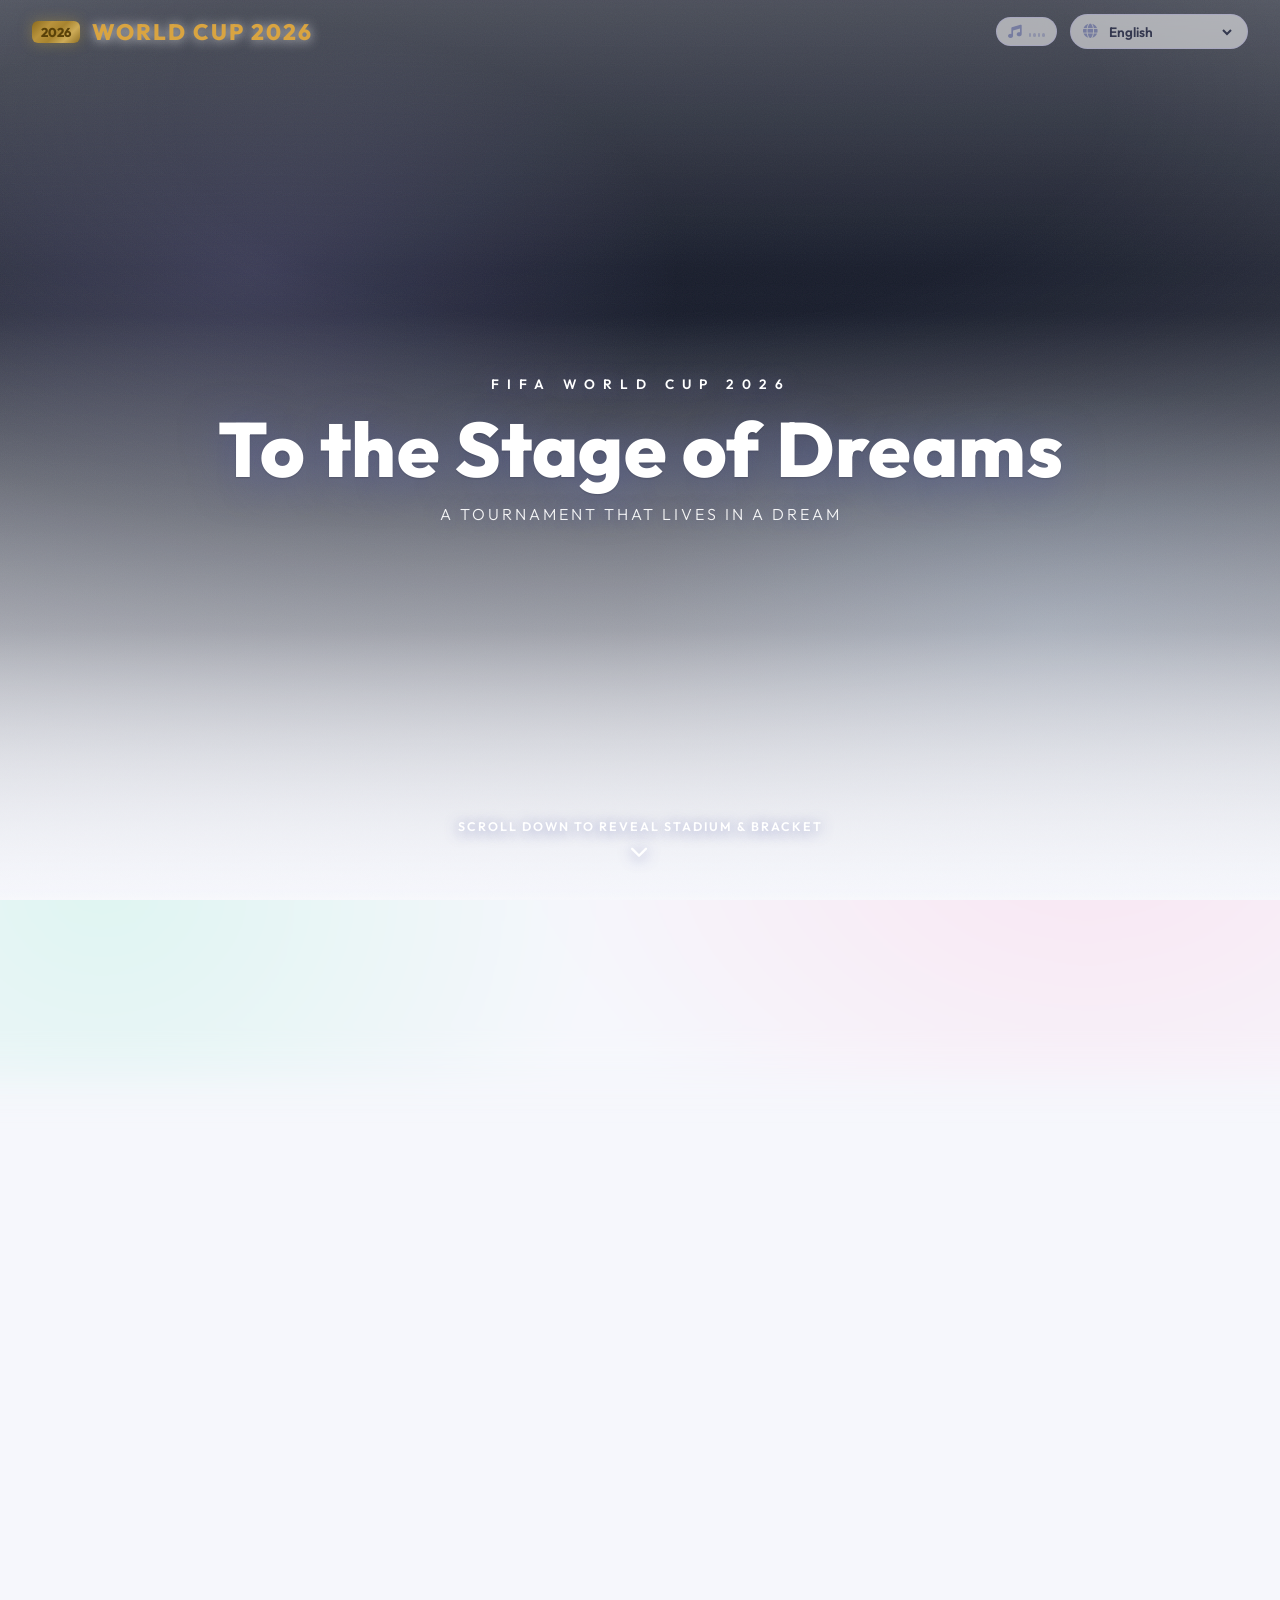
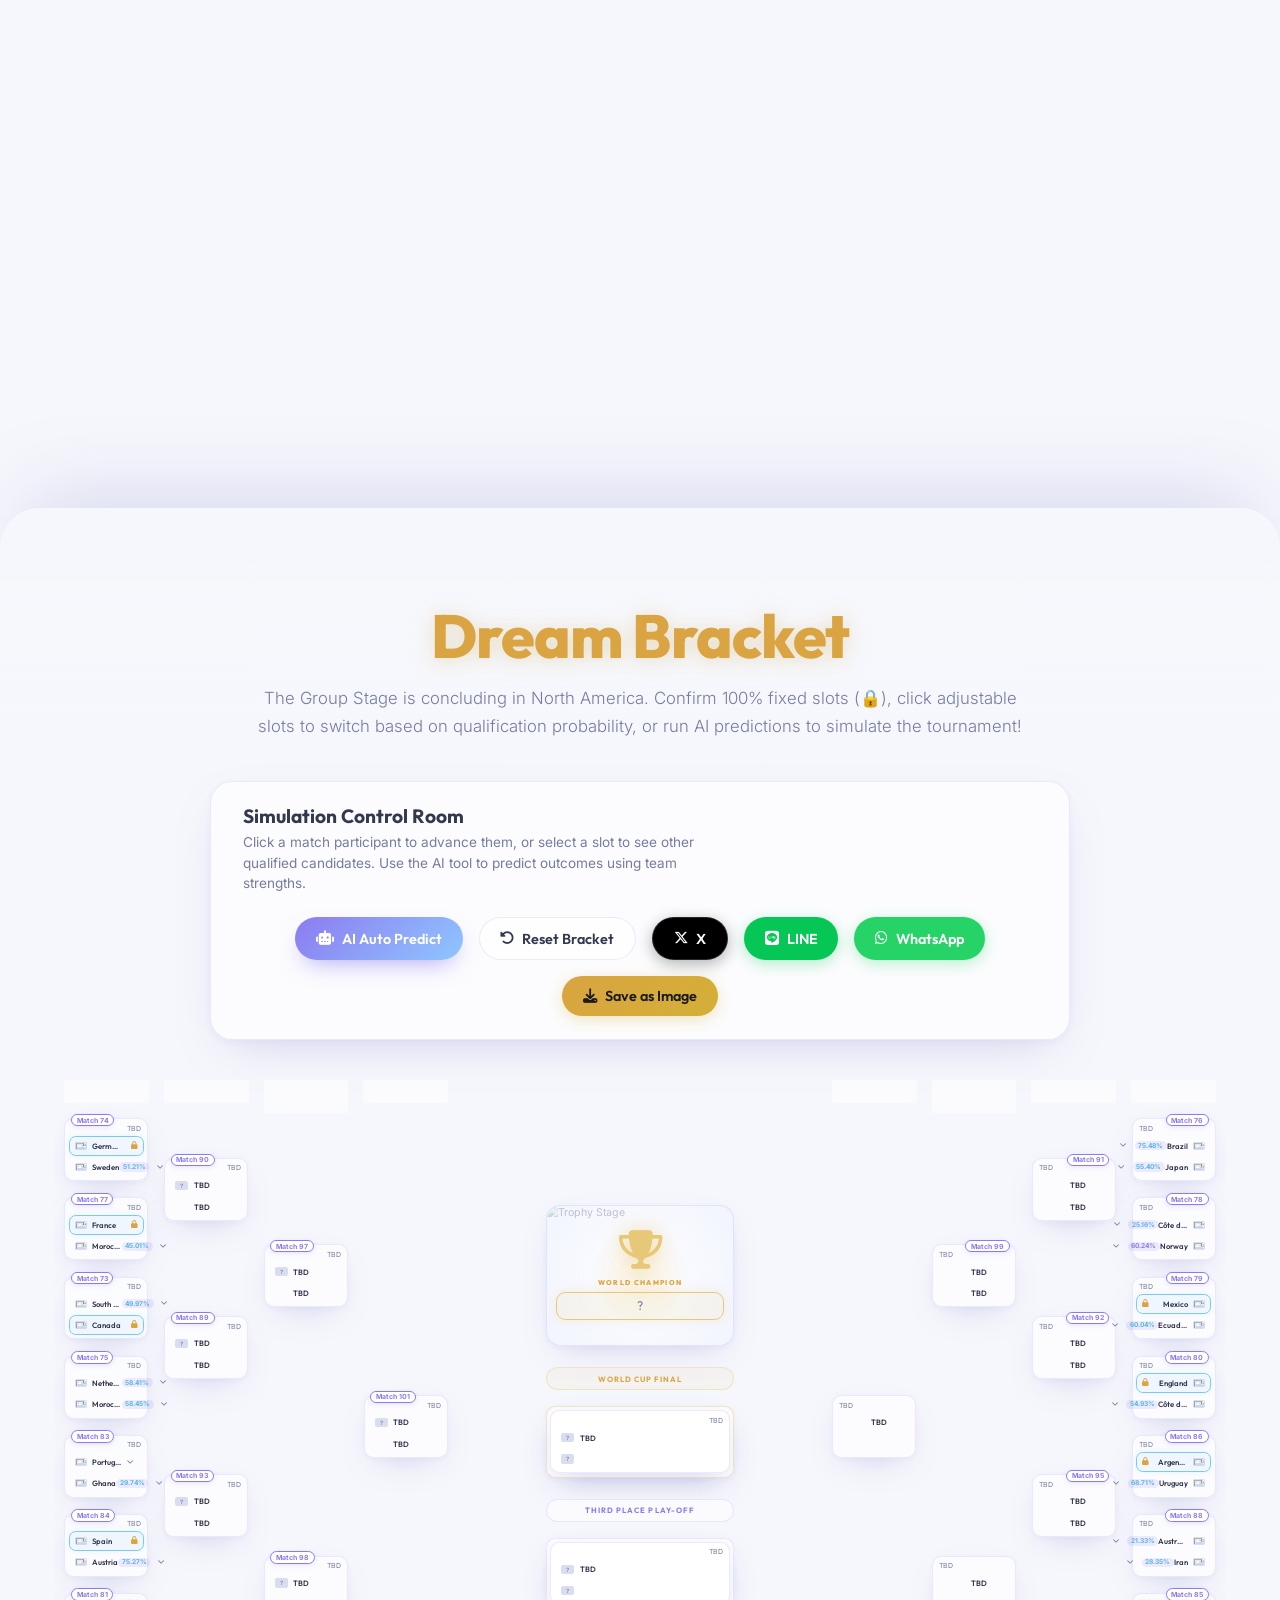
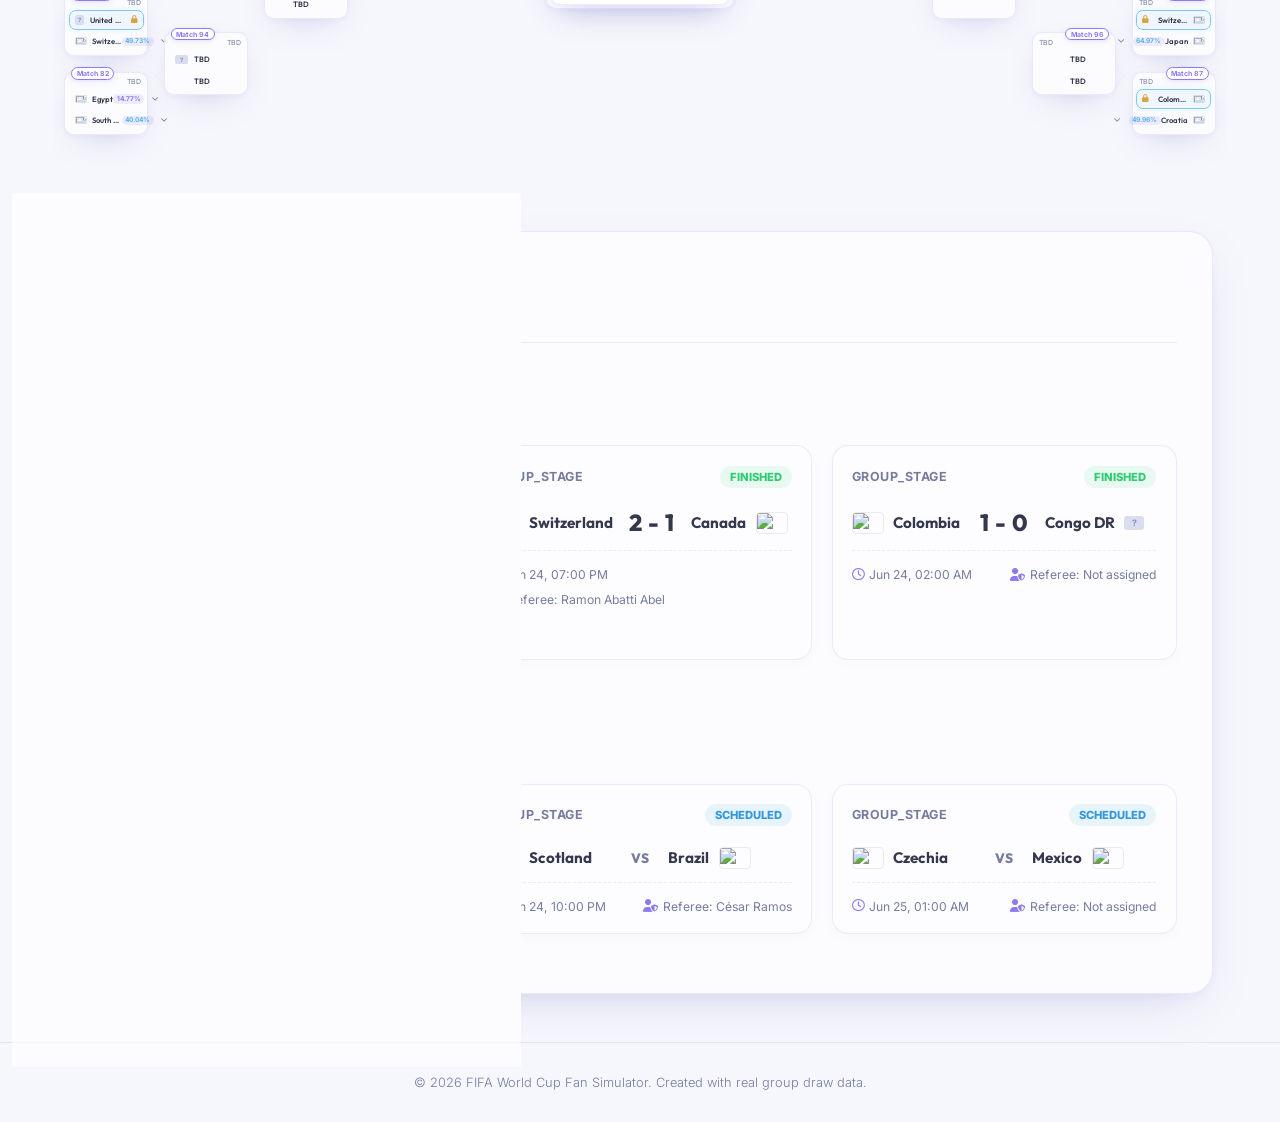
==== commit dc3b733b: "Add files via upload" ====
--- a/index.html
+++ b/index.html
@@ -110,7 +110,6 @@
 
     <!-- Bridge title between cinema and bracket -->
     <section class="bridge-hero reveal">
-      <p class="date-badge" data-key="heroDate">CURRENT DATE: JUNE 25, 2026</p>
       <h2 class="bridge-title">Dream Bracket</h2>
       <p class="hero-desc" data-key="heroDesc">The Group Stage is concluding. Confirm probabilities, switch candidates, run AI projections, or manually guide your team to FIFA World Cup glory!</p>
     </section>
@@ -129,9 +128,6 @@
           <button id="reset-btn" class="btn btn-secondary">
             <i class="fa-solid fa-rotate-left"></i> <span data-key="btnReset">Reset Bracket</span>
           </button>
-          <button id="live-toggle" class="btn btn-live active" title="Live group-stage updates">
-            <span class="live-dot"></span> <span class="live-label">LIVE 自動進行 ON</span>
-          </button>
           <button id="share-x-btn" class="btn btn-share-x" title="Share your prediction on X">
             <i class="fa-brands fa-x-twitter"></i> <span>X</span>
           </button>
@@ -142,7 +138,7 @@
             <i class="fa-brands fa-whatsapp"></i> <span>WhatsApp</span>
           </button>
           <button id="save-img-btn" class="btn btn-save-img" title="Download bracket as image">
-            <i class="fa-solid fa-download"></i> <span>画像で保存</span>
+            <i class="fa-solid fa-download"></i> <span data-key="btnSaveImg">画像で保存</span>
           </button>
         </div>
       </div>
@@ -231,6 +227,19 @@
 
     </main>
 
+    <!-- Live Matches Station -->
+    <section class="live-station-section reveal" id="live-matches-section">
+      <div class="live-station-container">
+        <div class="live-station-header">
+          <h3 data-key="liveMatchesTitle">LIVE MATCH STATION</h3>
+          <p data-key="liveMatchesDesc">Real-time scores and detailed statistics from active matches.</p>
+        </div>
+        <div class="live-matches-grid" id="live-matches-grid">
+          <!-- Dynamically populated by app.js -->
+        </div>
+      </div>
+    </section>
+
     <!-- Candidate Selection Popup Modal -->
     <div class="modal-overlay" id="candidates-modal">
       <div class="modal-card">
--- a/styles.css
+++ b/styles.css
@@ -420,17 +420,7 @@
 .btn-secondary { background: rgba(255,255,255,0.6); color: var(--ink); border: 1px solid var(--color-border); }
 .btn-secondary:hover { background: rgba(255,255,255,0.9); transform: translateY(-2px); }
 
-/* LIVE toggle */
-.btn-live { background: rgba(255,255,255,0.6); color: var(--ink-soft); border: 1px solid var(--color-border); }
-.btn-live:hover { transform: translateY(-2px); }
-.btn-live .live-dot { width: 9px; height: 9px; border-radius: 50%; background: #c2c7dc; box-shadow: none; transition: var(--transition-smooth); }
-.btn-live.active { color: #c0392b; border-color: rgba(231,76,60,0.4); background: rgba(231,76,60,0.06); }
-.btn-live.active .live-dot { background: #e74c3c; box-shadow: 0 0 0 0 rgba(231,76,60,0.6); animation: live-pulse 1.6s ease-out infinite; }
-@keyframes live-pulse {
-  0%   { box-shadow: 0 0 0 0 rgba(231,76,60,0.55); }
-  70%  { box-shadow: 0 0 0 8px rgba(231,76,60,0); }
-  100% { box-shadow: 0 0 0 0 rgba(231,76,60,0); }
-}
+
 
 /* Probability change flash */
 .prob-flash { animation: prob-flash-anim 0.7s ease-out; }
@@ -477,6 +467,7 @@
   display: flex; justify-content: space-between; width: 100%;
   max-width: 1750px; margin: 0 auto; padding: 0 1.5rem 5rem;
   gap: 1rem; overflow-x: auto; scrollbar-width: thin; position: relative;
+  zoom: 0.67; /* 初期表示サイズを67%に縮小 */
 }
 .bracket-container::after {
   content: ''; position: absolute; top: 0; left: 0; width: 100%; height: 4px;
@@ -671,6 +662,10 @@
   .btn { flex: 1; justify-content: center; }
   .lang-select { max-width: 90px; }
 
+  .bracket-container {
+    zoom: 1; /* モバイルでは視認性を確保するためズームを1倍（等倍）に戻す */
+  }
+
   .view-selector { display: flex; }
   .bracket-container.view-left .side-right,
   .bracket-container.view-left .side-center { display: none; }
@@ -736,3 +731,277 @@
   flex-wrap: wrap;
   justify-content: center;
 }
+
+/* =====================================================================
+   Live Match Station (Under the Bracket)
+   ===================================================================== */
+.live-station-section {
+  max-width: 1200px;
+  width: 92%;
+  margin: 4rem auto 3rem;
+  padding: 0 1rem;
+}
+.live-station-container {
+  background: var(--color-bg-card);
+  border: 1px solid var(--color-border);
+  border-radius: 24px;
+  padding: 2.2rem;
+  box-shadow: var(--card-shadow);
+  backdrop-filter: var(--glass-blur);
+  -webkit-backdrop-filter: var(--glass-blur);
+}
+.live-station-header {
+  margin-bottom: 2rem;
+  border-bottom: 1px solid var(--color-border);
+  padding-bottom: 1.2rem;
+}
+.live-station-header h3 {
+  font-family: var(--font-display);
+  font-size: 1.6rem;
+  font-weight: 800;
+  color: var(--ink);
+  letter-spacing: -0.5px;
+  background: linear-gradient(135deg, var(--iris), var(--sky));
+  -webkit-background-clip: text;
+  -webkit-text-fill-color: transparent;
+}
+.live-station-header p {
+  font-size: 0.9rem;
+  color: var(--ink-soft);
+  margin-top: 0.35rem;
+}
+
+/* Grids and layouts */
+.live-matches-grid {
+  display: flex;
+  flex-direction: column;
+  gap: 1.8rem;
+}
+.live-sub-grid {
+  display: grid;
+  grid-template-columns: repeat(auto-fill, minmax(340px, 1fr));
+  gap: 1.2rem;
+  margin-bottom: 1.5rem;
+}
+.live-section-subtitle {
+  font-family: var(--font-display);
+  font-size: 1.05rem;
+  font-weight: 700;
+  color: var(--iris);
+  display: flex;
+  align-items: center;
+  gap: 0.5rem;
+  margin-top: 0.5rem;
+  margin-bottom: 0.8rem;
+}
+
+/* Match Cards */
+.live-match-card {
+  background: rgba(255, 255, 255, 0.4);
+  border: 1px solid var(--color-border);
+  border-radius: 16px;
+  padding: 1.2rem;
+  box-shadow: 0 4px 15px rgba(0, 0, 0, 0.02);
+  transition: var(--transition-smooth);
+  display: flex;
+  flex-direction: column;
+  gap: 1rem;
+}
+.live-match-card:hover {
+  transform: translateY(-3px);
+  box-shadow: 0 10px 25px rgba(124, 123, 200, 0.12);
+  border-color: var(--color-border-hover);
+}
+.live-match-card.live {
+  border-color: rgba(231, 76, 60, 0.3);
+  background: rgba(231, 76, 60, 0.02);
+}
+.live-match-card.live:hover {
+  border-color: rgba(231, 76, 60, 0.6);
+  box-shadow: 0 8px 24px rgba(231, 76, 60, 0.15);
+}
+
+/* Card details inner */
+.card-meta {
+  display: flex;
+  justify-content: space-between;
+  align-items: center;
+  font-size: 0.78rem;
+}
+.card-stage {
+  font-weight: 700;
+  color: var(--ink-soft);
+  text-transform: uppercase;
+  letter-spacing: 0.5px;
+}
+.live-card-badge {
+  padding: 0.25rem 0.65rem;
+  border-radius: 50px;
+  font-weight: 800;
+  font-size: 0.7rem;
+  display: inline-flex;
+  align-items: center;
+  gap: 0.35rem;
+}
+.live-card-badge.active-live {
+  background: rgba(231, 76, 60, 0.12);
+  color: #e74c3c;
+}
+.live-card-badge.finished-live {
+  background: rgba(46, 204, 113, 0.1);
+  color: #2ecc71;
+}
+.live-card-badge.upcoming-live {
+  background: rgba(52, 152, 219, 0.1);
+  color: #3498db;
+}
+
+.badge-dot {
+  width: 7px;
+  height: 7px;
+  background-color: currentColor;
+  border-radius: 50%;
+  display: inline-block;
+}
+@keyframes pulse-dot {
+  0%, 100% { opacity: 0.2; }
+  50% { opacity: 1; }
+}
+.animate-pulse {
+  animation: pulse-dot 1.2s infinite;
+}
+
+/* Teams score display inside card */
+.card-teams-area {
+  display: flex;
+  align-items: center;
+  justify-content: space-between;
+  padding: 0.3rem 0;
+  border-bottom: 1px dashed var(--color-border);
+  padding-bottom: 0.8rem;
+}
+.card-team {
+  display: flex;
+  align-items: center;
+  gap: 0.6rem;
+  flex: 1;
+}
+.card-team.home {
+  justify-content: flex-start;
+}
+.card-team.away {
+  justify-content: flex-end;
+  flex-direction: row-reverse;
+}
+.match-card-flag {
+  width: 32px;
+  height: 22px;
+  object-fit: cover;
+  border-radius: 4px;
+  border: 1px solid rgba(0,0,0,0.08);
+}
+.card-team-name {
+  font-family: var(--font-display);
+  font-weight: 700;
+  font-size: 0.95rem;
+  color: var(--ink);
+  white-space: nowrap;
+}
+.card-score-display {
+  font-family: var(--font-display);
+  font-size: 1.45rem;
+  font-weight: 800;
+  color: var(--ink);
+  padding: 0 1rem;
+  letter-spacing: 1px;
+}
+.card-vs-label {
+  font-family: var(--font-display);
+  font-size: 0.85rem;
+  font-weight: 800;
+  color: var(--ink-soft);
+  padding: 0 1.2rem;
+}
+
+/* Card details grid (referee/date) */
+.card-details-grid {
+  display: flex;
+  justify-content: space-between;
+  font-size: 0.76rem;
+  color: var(--ink-soft);
+  flex-wrap: wrap;
+  gap: 0.6rem;
+}
+.detail-item {
+  display: flex;
+  align-items: center;
+  gap: 0.35rem;
+}
+.detail-item i {
+  color: var(--iris);
+}
+
+/* Bracket match box active live effect */
+.match-box.live-match-active {
+  border-color: #e74c3c;
+  box-shadow: 0 0 15px rgba(231, 76, 60, 0.35), var(--card-shadow);
+  animation: live-match-border-pulse 2s infinite alternate;
+}
+.match-box.live-match-active::after {
+  content: "LIVE";
+  position: absolute;
+  top: -8px;
+  right: 8px;
+  font-size: 0.55rem;
+  font-weight: 900;
+  color: #fff;
+  background: #e74c3c;
+  padding: 1px 5px;
+  border-radius: 30px;
+  box-shadow: 0 2px 6px rgba(231, 76, 60, 0.4);
+  animation: live-label-blink 1.2s infinite;
+}
+.side-right .match-box.live-match-active::after {
+  right: auto;
+  left: 8px;
+}
+
+@keyframes live-match-border-pulse {
+  0% { border-color: rgba(231, 76, 60, 0.3); box-shadow: 0 0 4px rgba(231, 76, 60, 0.15), var(--card-shadow); }
+  100% { border-color: rgba(231, 76, 60, 1); box-shadow: 0 0 18px rgba(231, 76, 60, 0.45), var(--card-shadow); }
+}
+@keyframes live-label-blink {
+  0%, 100% { opacity: 0.4; }
+  50% { opacity: 1; }
+}
+
+/* Placeholder inside live grid */
+.live-matches-placeholder {
+  text-align: center;
+  padding: 3rem 1rem;
+  color: var(--ink-soft);
+  display: flex;
+  flex-direction: column;
+  align-items: center;
+  gap: 0.8rem;
+}
+.live-matches-placeholder i {
+  font-size: 2.2rem;
+  color: var(--iris);
+}
+
+/* Responsive adjustments */
+@media (max-width: 768px) {
+  .live-station-container {
+    padding: 1.4rem;
+  }
+  .live-sub-grid {
+    grid-template-columns: 1fr;
+  }
+  .card-team-name {
+    font-size: 0.85rem;
+  }
+  .card-score-display {
+    font-size: 1.2rem;
+  }
+}
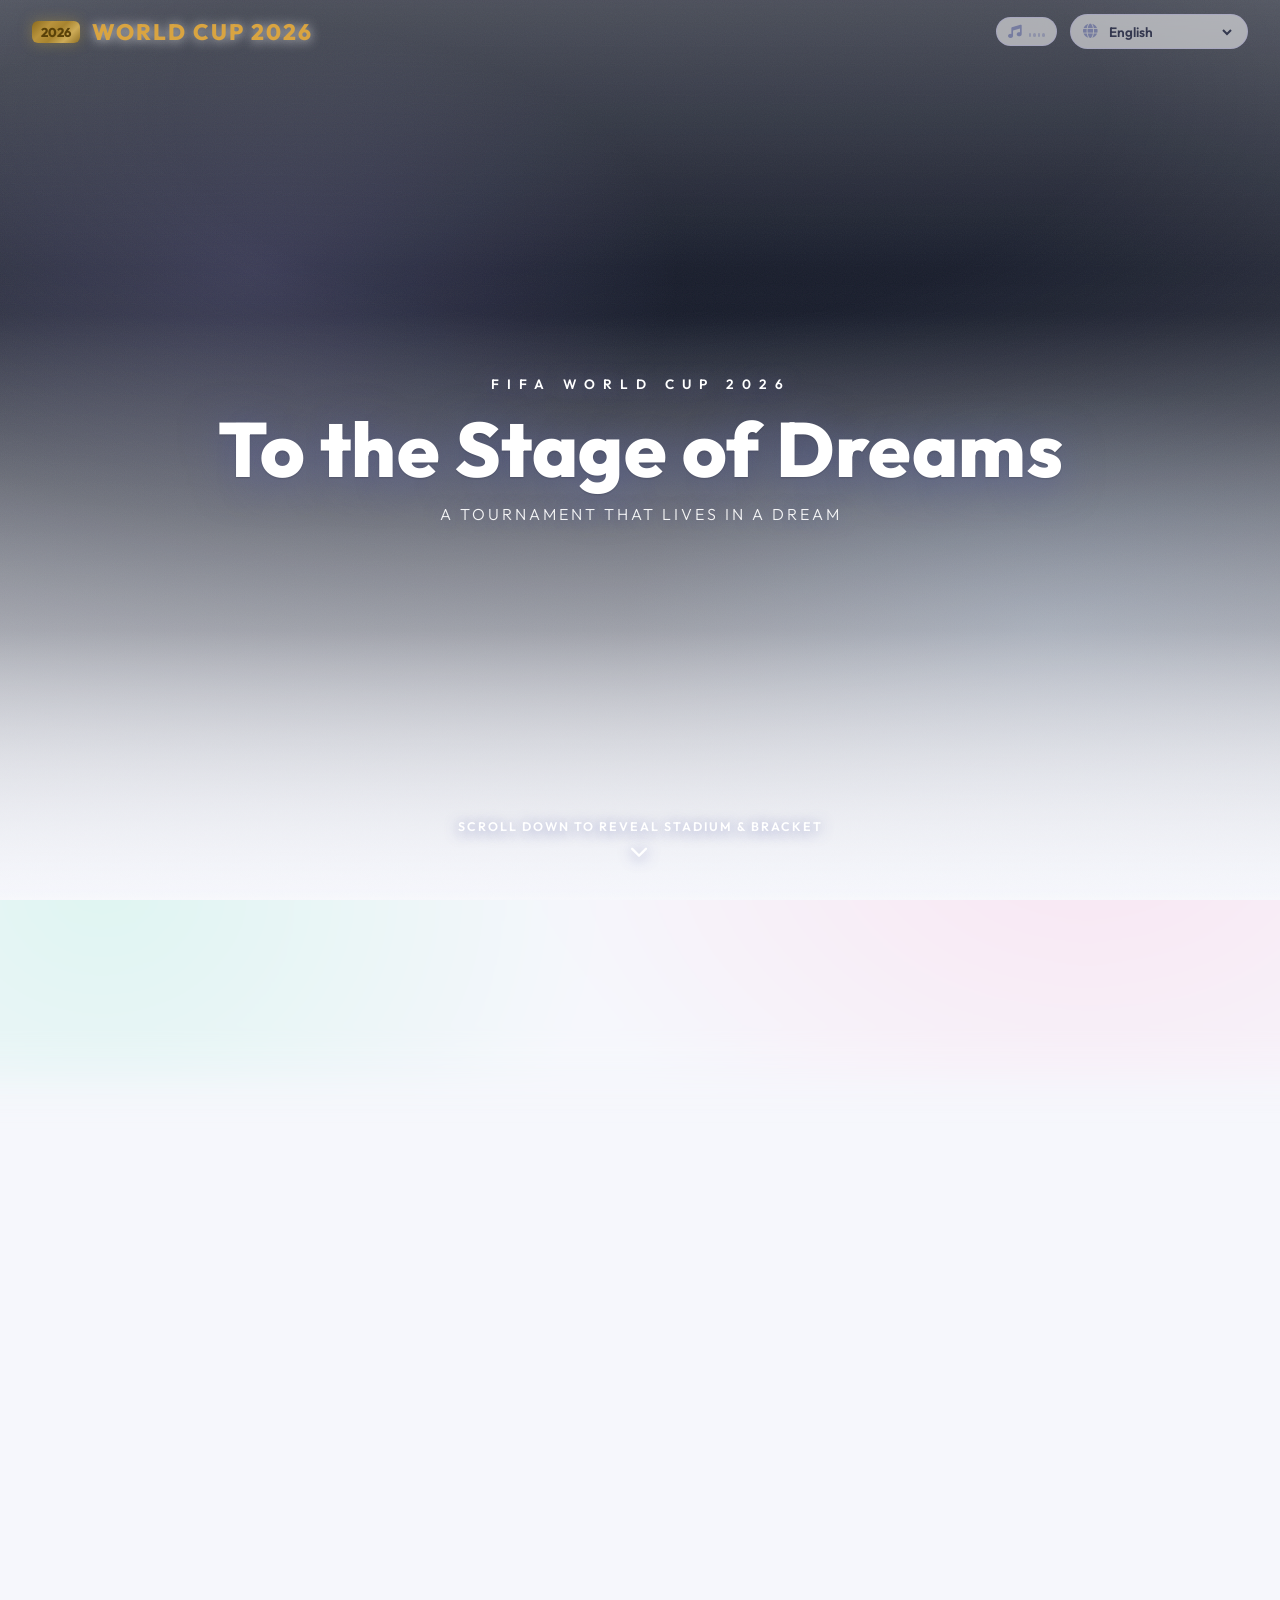
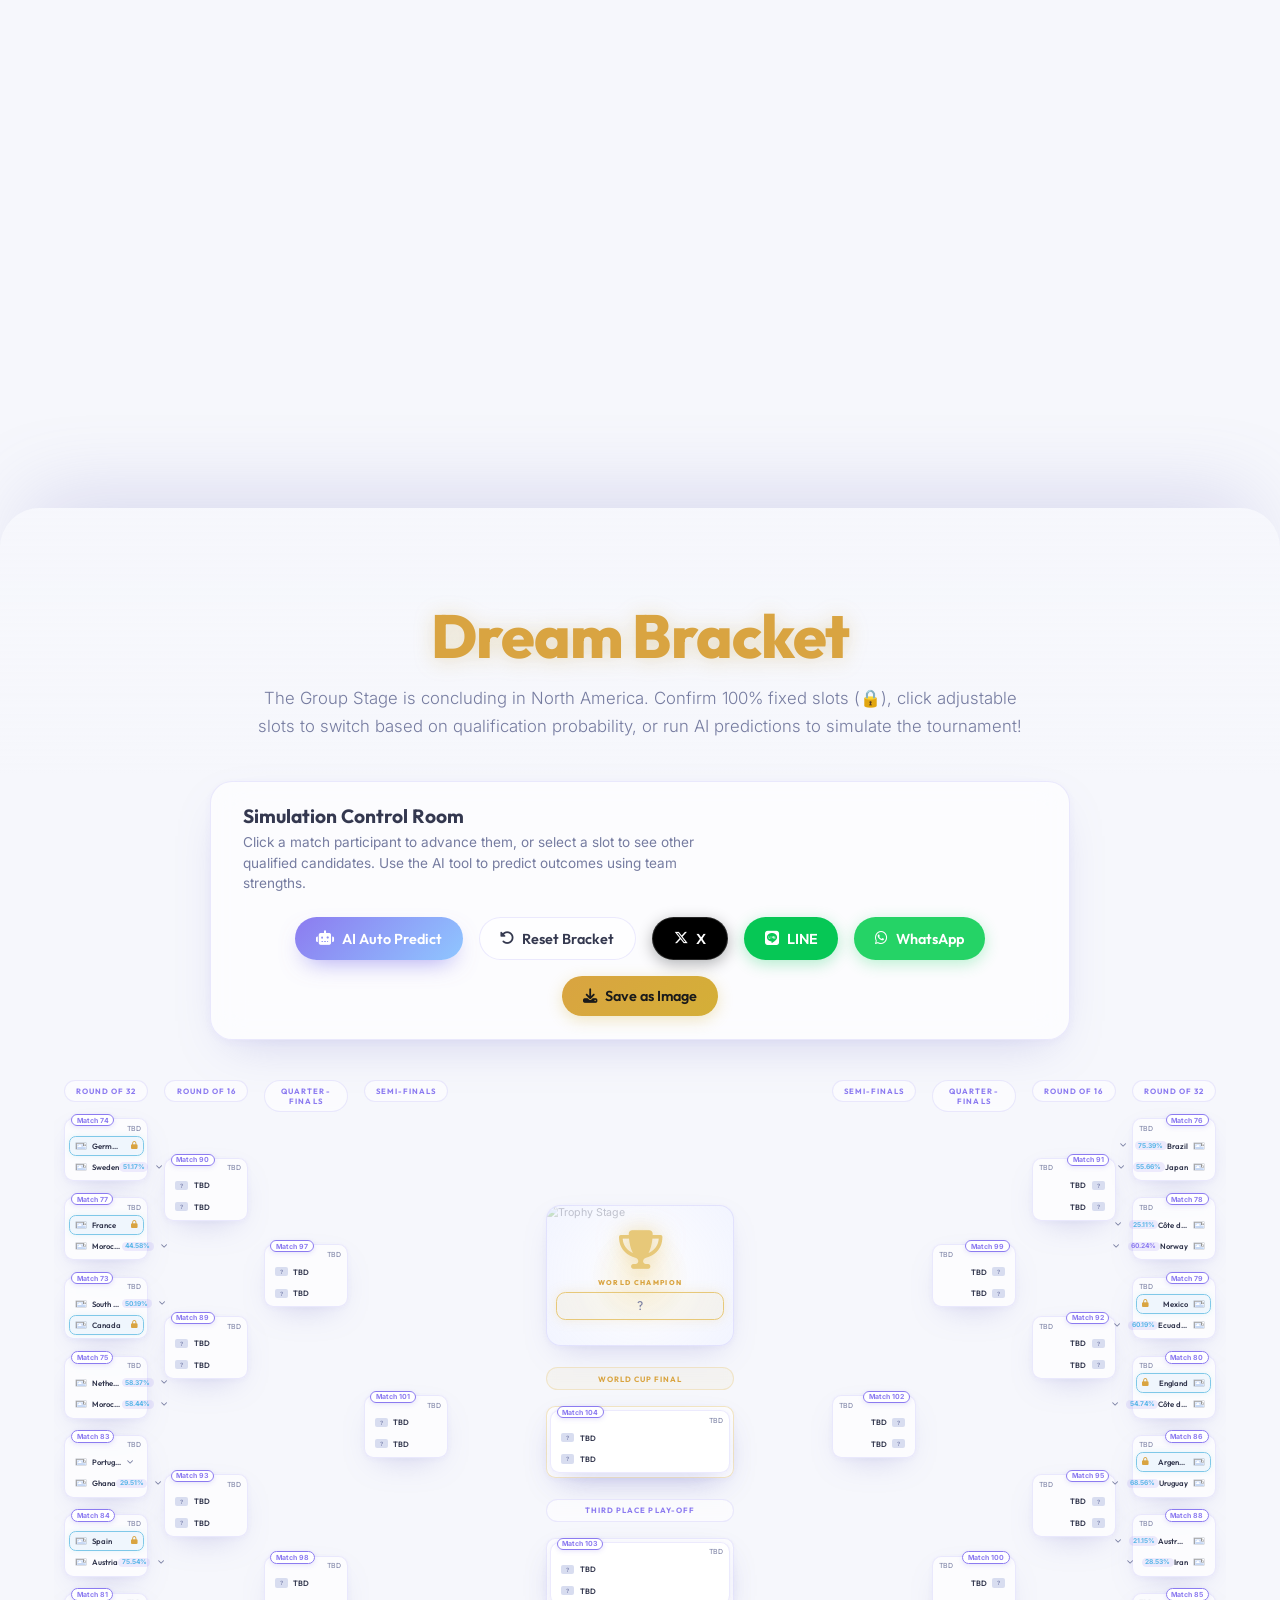
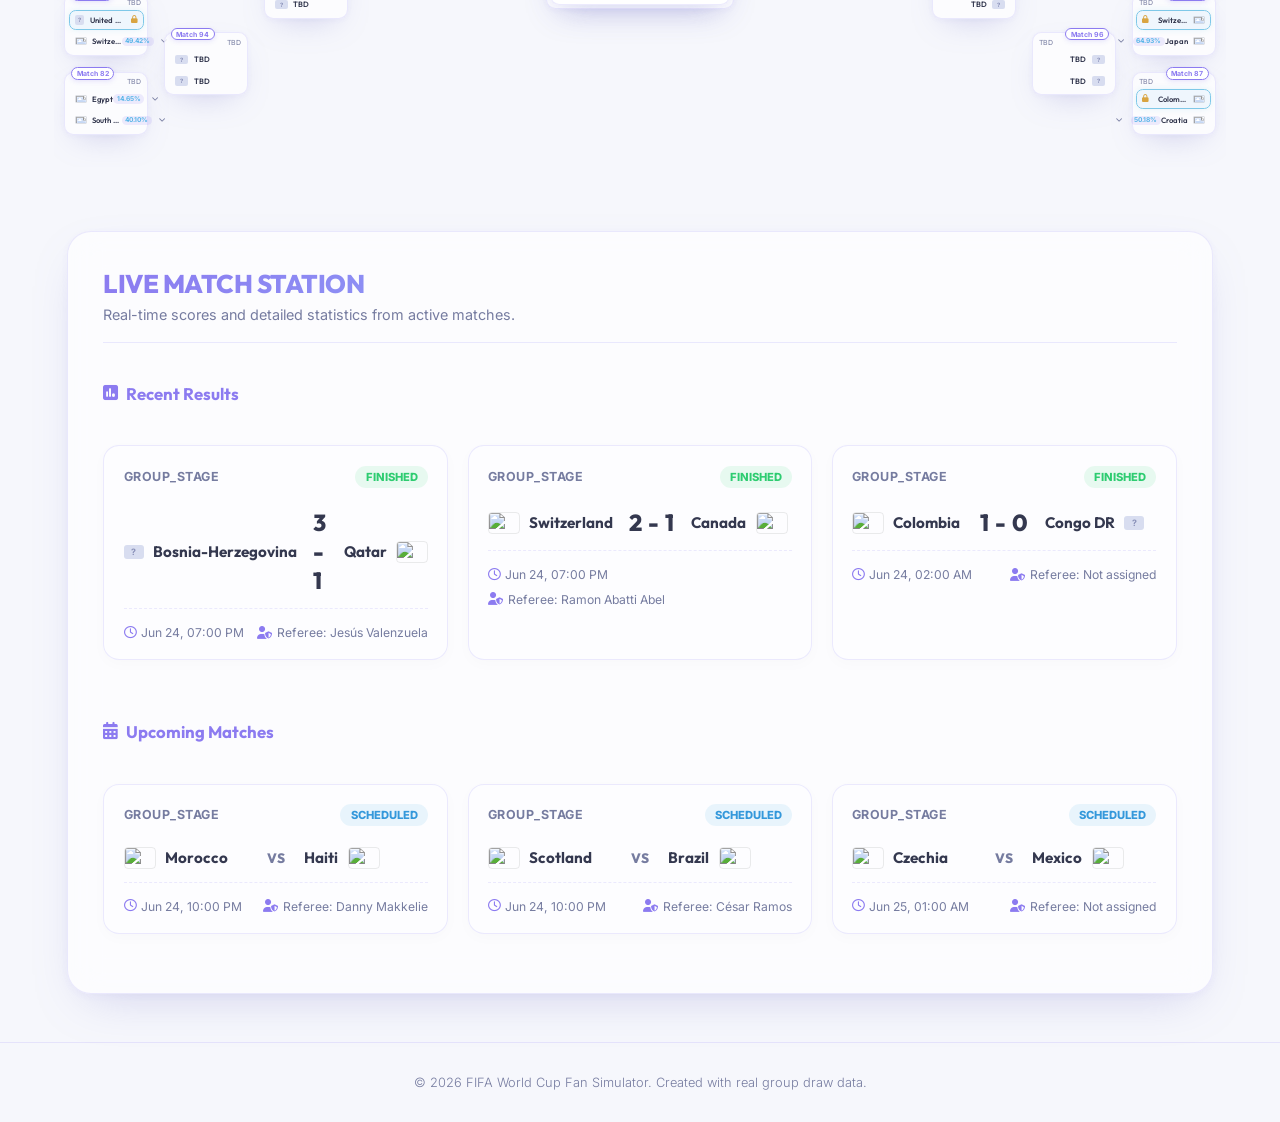
==== commit 6f59f7eb: "Add files via upload" ====
--- a/index.html
+++ b/index.html
@@ -14,6 +14,17 @@
   <meta name="twitter:card" content="summary_large_image">
   <meta name="twitter:title" content="FIFA World Cup 2026 — Dream Bracket Predictor">
   <meta name="twitter:description" content="48カ国のチーム力とリアルタイムデータを元に、あなたの手で2026年W杯の優勝国をシミュレート・予想しよう！">
+
+  <!-- Multilingual SEO alternate links -->
+  <link rel="alternate" hreflang="en" href="https://worldcup-predict2026.github.io/champion/" />
+  <link rel="alternate" hreflang="ja" href="https://worldcup-predict2026.github.io/champion/" />
+  <link rel="alternate" hreflang="es" href="https://worldcup-predict2026.github.io/champion/" />
+  <link rel="alternate" hreflang="fr" href="https://worldcup-predict2026.github.io/champion/" />
+  <link rel="alternate" hreflang="de" href="https://worldcup-predict2026.github.io/champion/" />
+  <link rel="alternate" hreflang="pt" href="https://worldcup-predict2026.github.io/champion/" />
+  <link rel="alternate" hreflang="ko" href="https://worldcup-predict2026.github.io/champion/" />
+  <link rel="alternate" hreflang="zh" href="https://worldcup-predict2026.github.io/champion/" />
+  <link rel="alternate" hreflang="x-default" href="https://worldcup-predict2026.github.io/champion/" />
 
   <link rel="stylesheet" href="styles.css">
   <!-- Google Fonts: Inter & Outfit -->
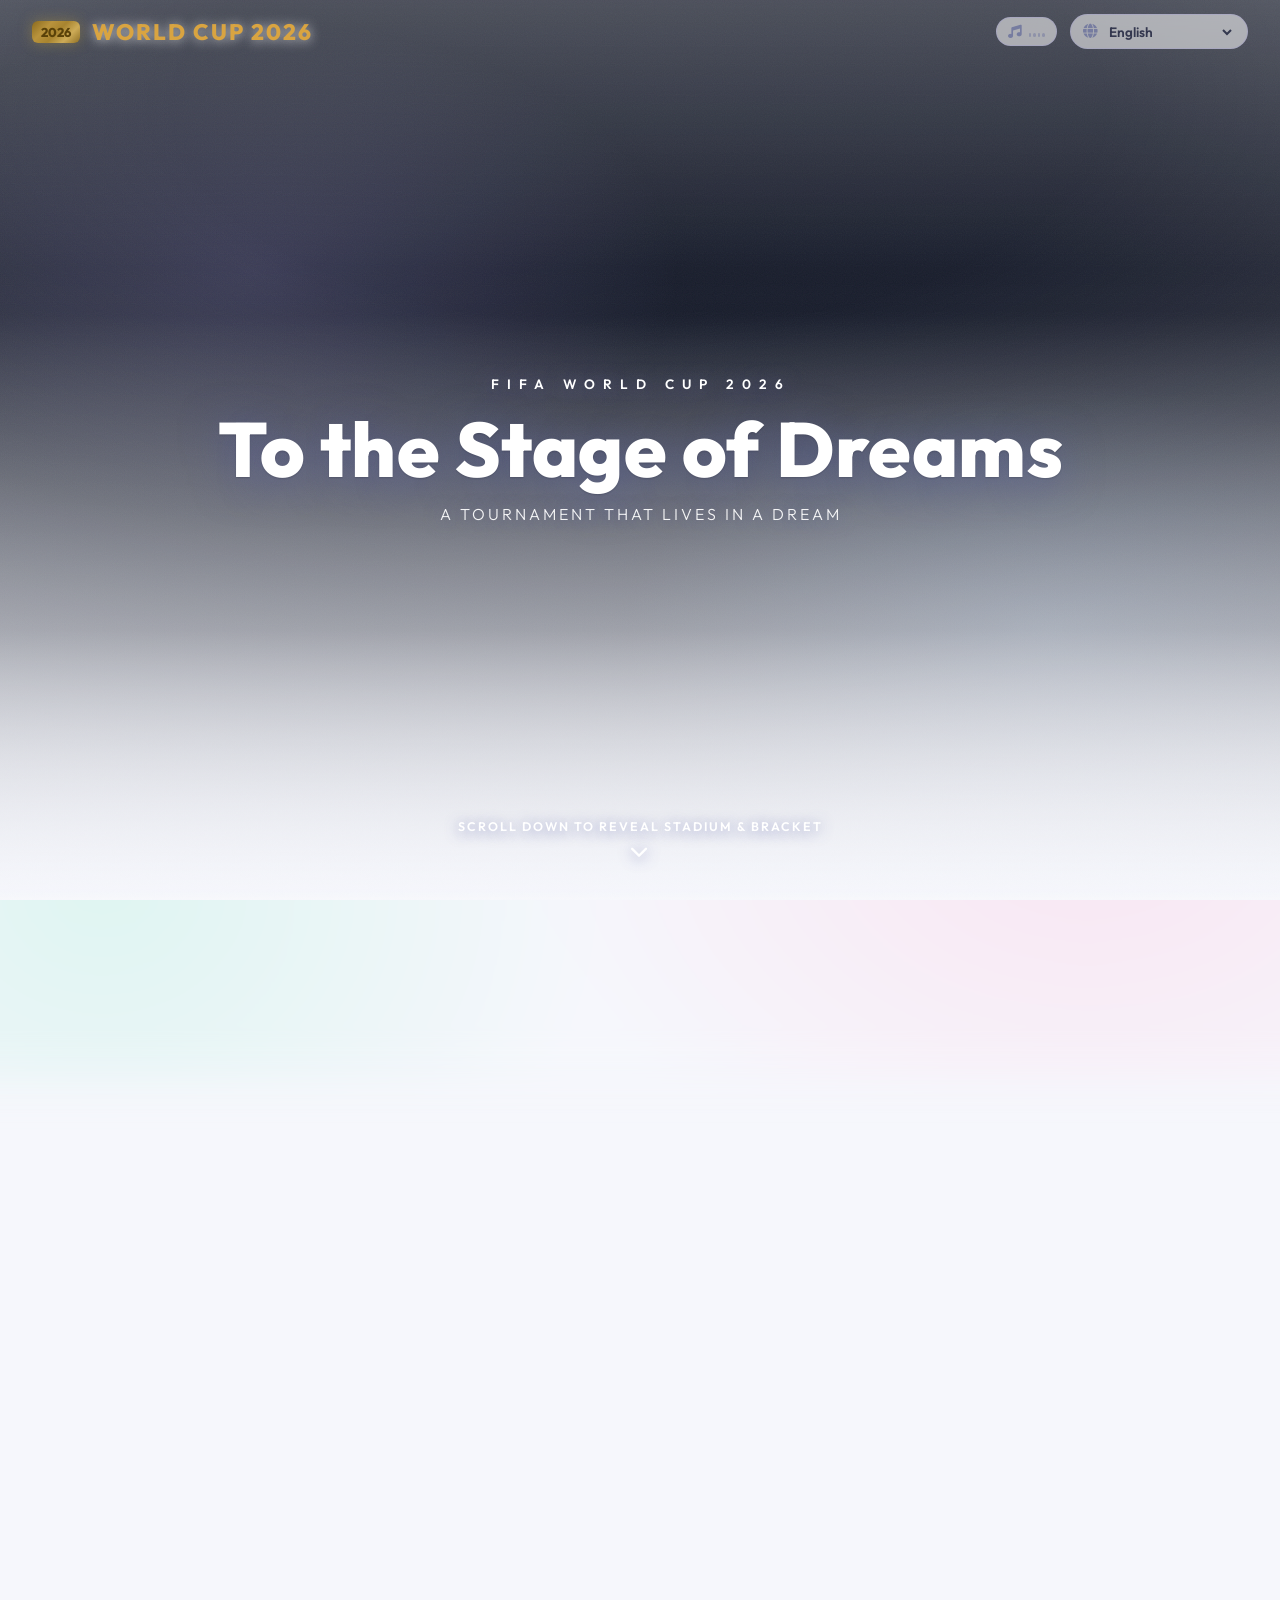
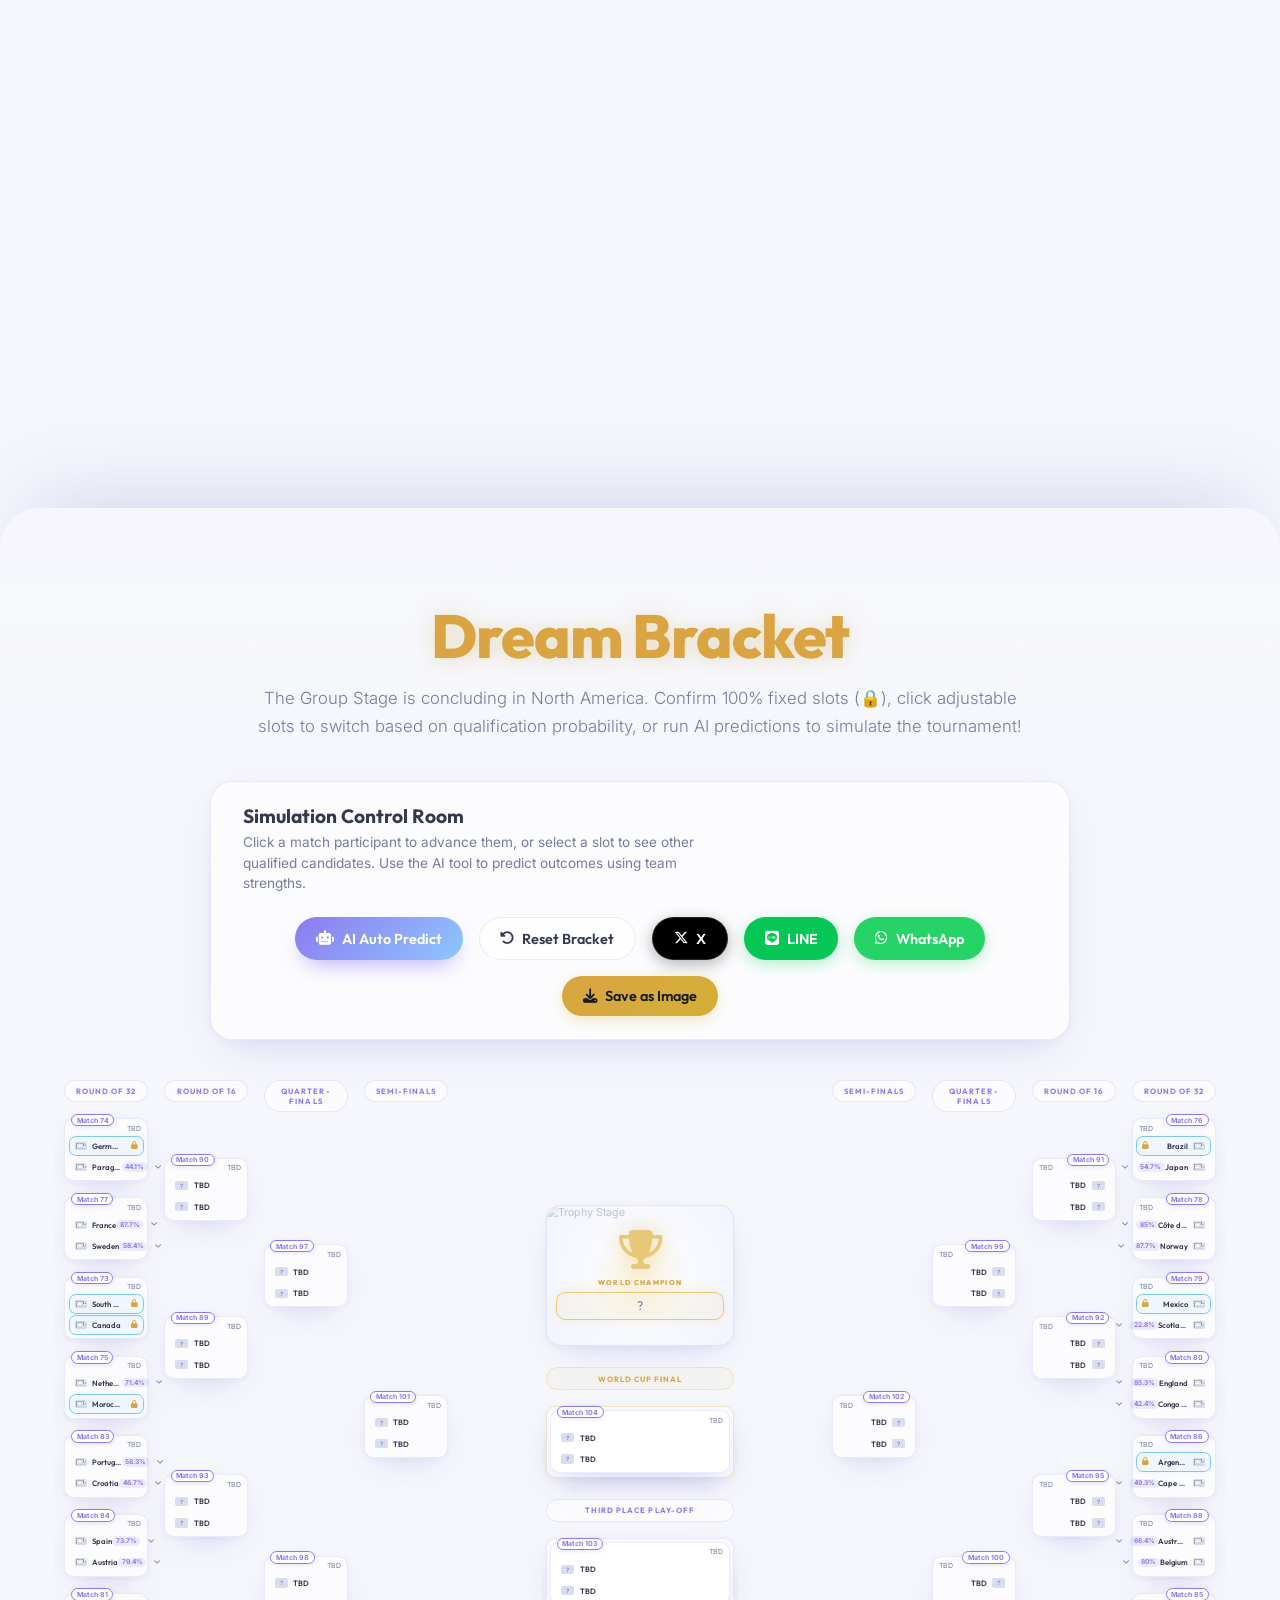
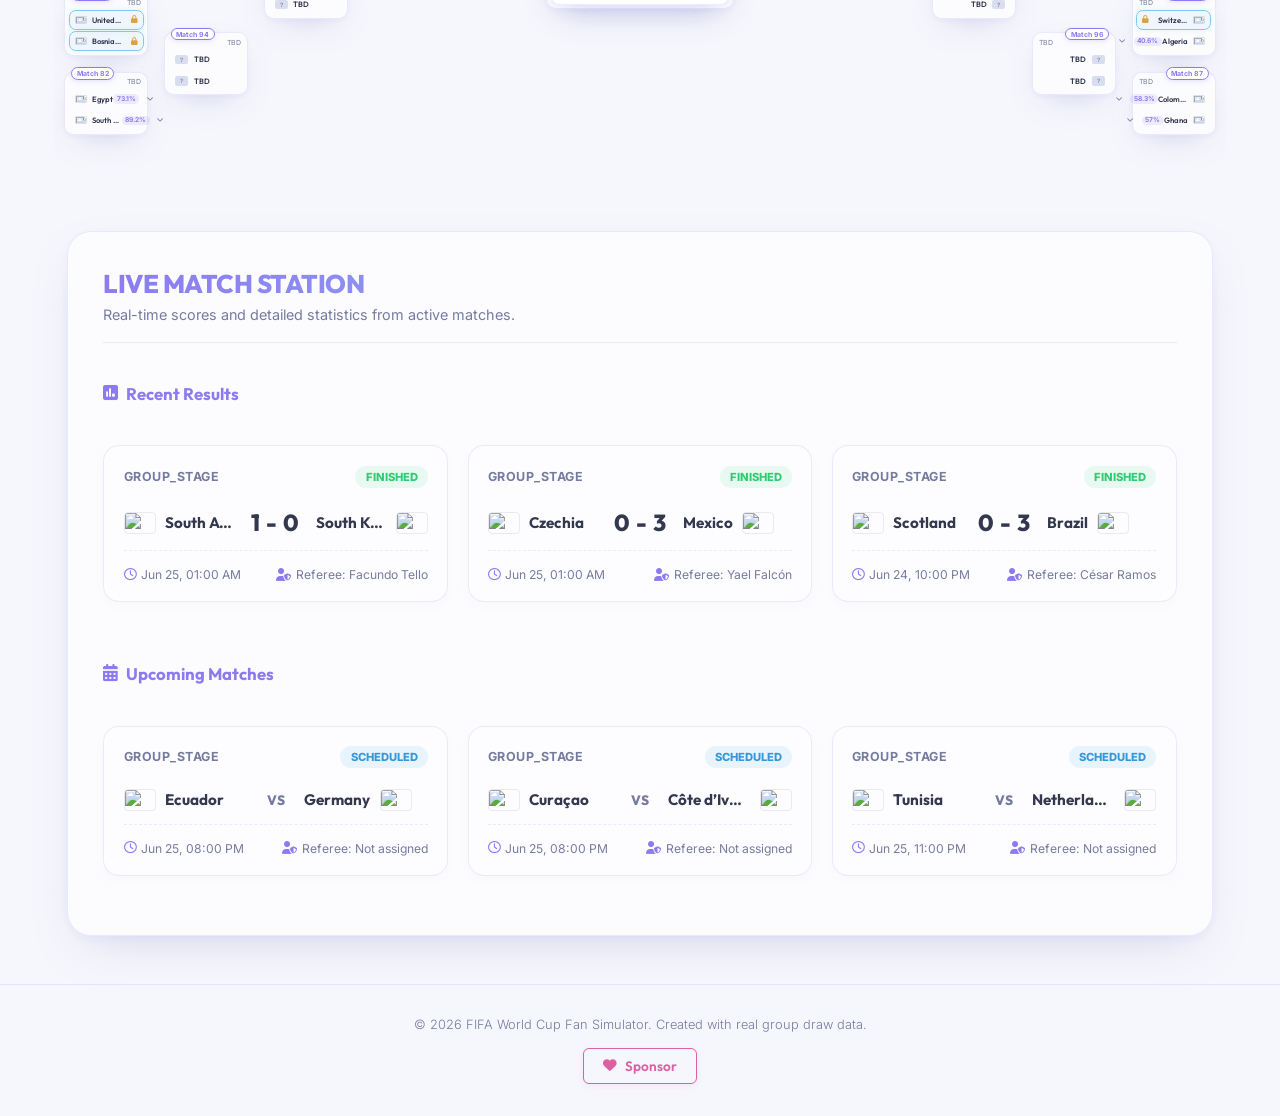
==== commit af572251: "Add files via upload" ====
--- a/index.html
+++ b/index.html
@@ -266,6 +266,12 @@
     <footer>
       <div class="footer-container">
         <p data-key="footerCredits">&copy; 2026 FIFA World Cup Fan Tracker. Built for international football fans.</p>
+        <div class="sponsor-button-container">
+          <a href="https://github.com/sponsors" target="_blank" class="btn-sponsor" id="btn-sponsor">
+            <i class="fa-solid fa-heart sponsor-icon"></i>
+            <span data-key="btnSponsor">Sponsor</span>
+          </a>
+        </div>
       </div>
     </footer>
   </div>
--- a/styles.css
+++ b/styles.css
@@ -624,6 +624,48 @@
 footer { margin-top: auto; border-top: 1px solid var(--color-border); padding: 2rem 1.5rem; text-align: center; }
 .footer-container p { font-size: 0.8rem; color: var(--ink-soft); font-weight: 300; }
 
+.sponsor-button-container {
+  margin-top: 1rem;
+  display: flex;
+  justify-content: center;
+}
+.btn-sponsor {
+  display: inline-flex;
+  align-items: center;
+  gap: 0.5rem;
+  padding: 0.5rem 1.2rem;
+  background-color: transparent;
+  border: 1px solid #db61a2;
+  color: #db61a2;
+  font-family: var(--font-display);
+  font-size: 0.85rem;
+  font-weight: 600;
+  border-radius: 6px;
+  text-decoration: none;
+  transition: all 0.3s cubic-bezier(0.16, 1, 0.3, 1);
+  cursor: pointer;
+  box-shadow: 0 2px 8px rgba(219, 97, 162, 0.1);
+}
+.btn-sponsor:hover {
+  background-color: #db61a2;
+  color: #ffffff;
+  box-shadow: 0 4px 12px rgba(219, 97, 162, 0.3);
+  transform: translateY(-1px);
+}
+.sponsor-icon {
+  color: #db61a2;
+  transition: color 0.3s ease, transform 0.3s ease;
+}
+.btn-sponsor:hover .sponsor-icon {
+  color: #ffffff;
+  animation: heart-beat 0.8s infinite alternate;
+}
+
+@keyframes heart-beat {
+  0% { transform: scale(1); }
+  100% { transform: scale(1.25); }
+}
+
 /* Finalised badge */
 .finalised-badge {
   margin-top: 0.75rem; background: linear-gradient(135deg, var(--gold), #f0d9a0);
@@ -885,6 +927,7 @@
   align-items: center;
   gap: 0.6rem;
   flex: 1;
+  min-width: 0;
 }
 .card-team.home {
   justify-content: flex-start;
@@ -906,6 +949,8 @@
   font-size: 0.95rem;
   color: var(--ink);
   white-space: nowrap;
+  overflow: hidden;
+  text-overflow: ellipsis;
 }
 .card-score-display {
   font-family: var(--font-display);
@@ -914,6 +959,10 @@
   color: var(--ink);
   padding: 0 1rem;
   letter-spacing: 1px;
+  white-space: nowrap;
+  flex-shrink: 0;
+  text-align: center;
+  min-width: 80px;
 }
 .card-vs-label {
   font-family: var(--font-display);
